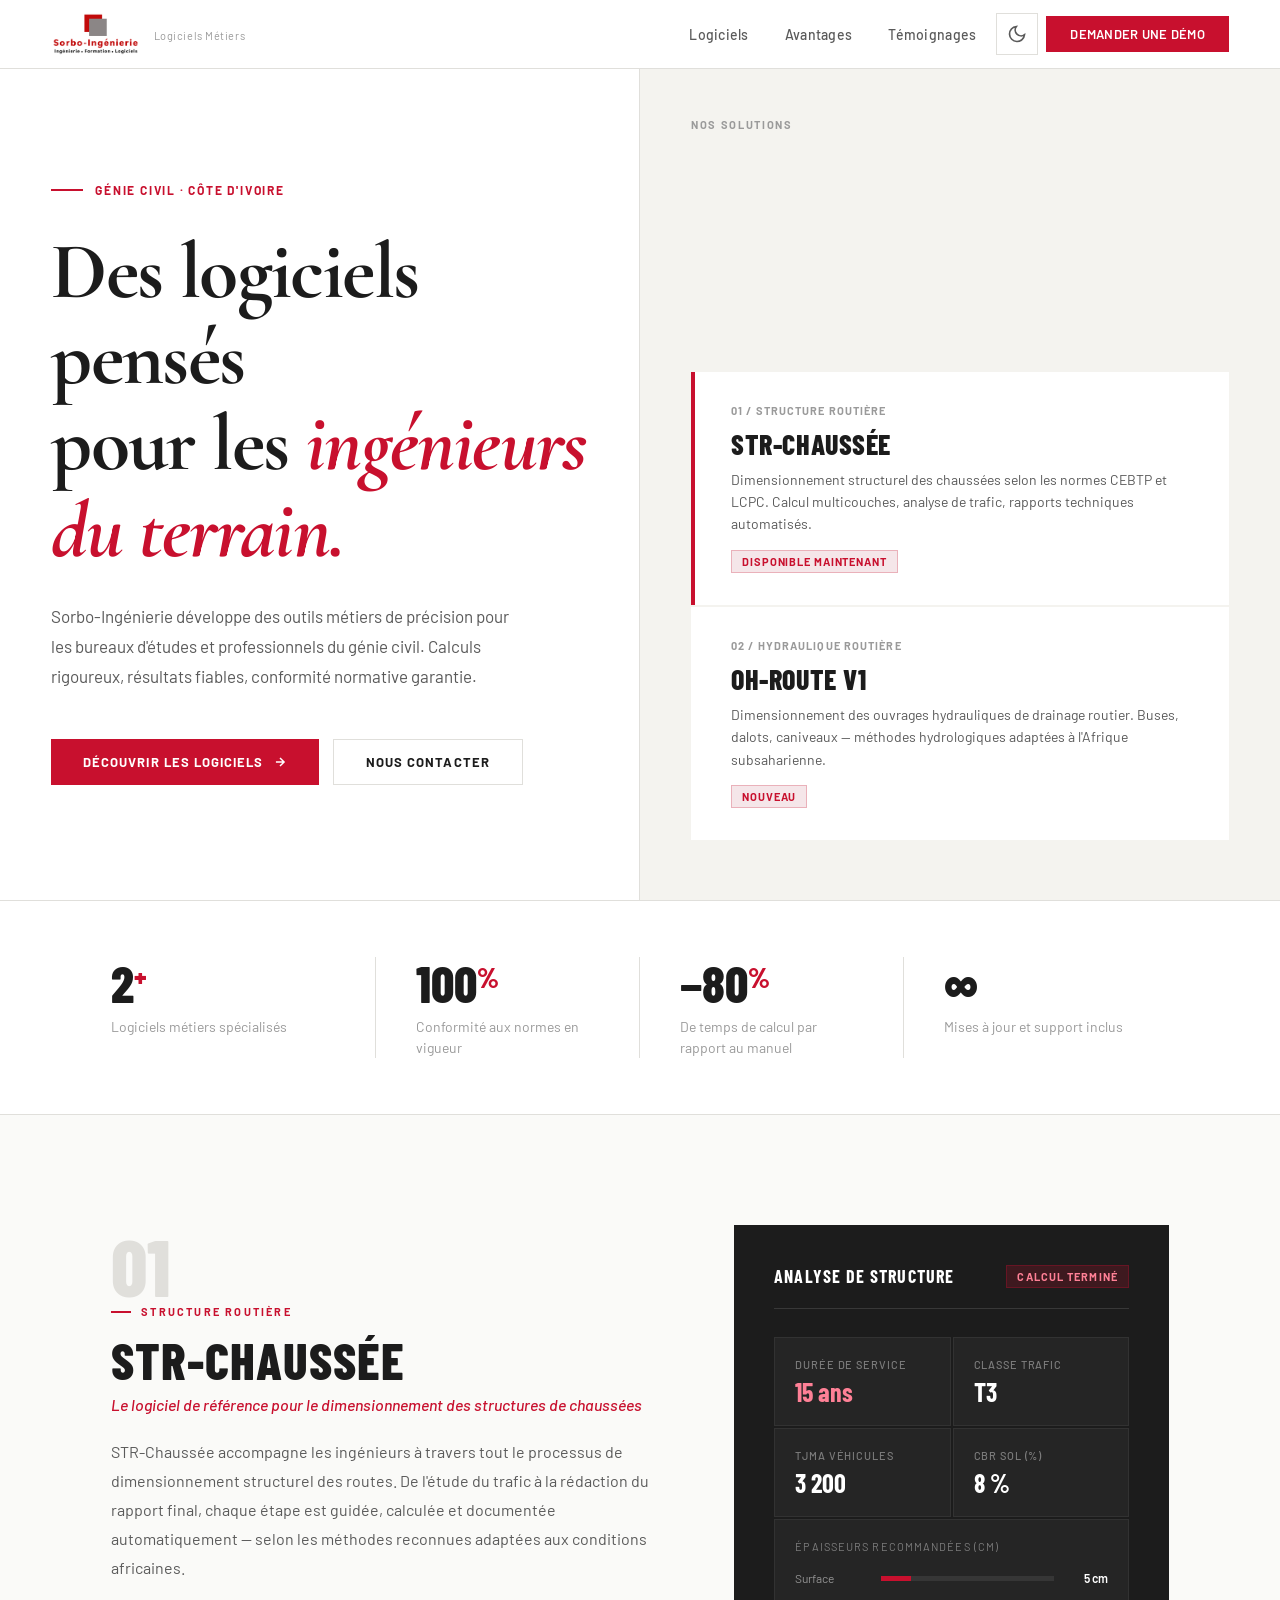
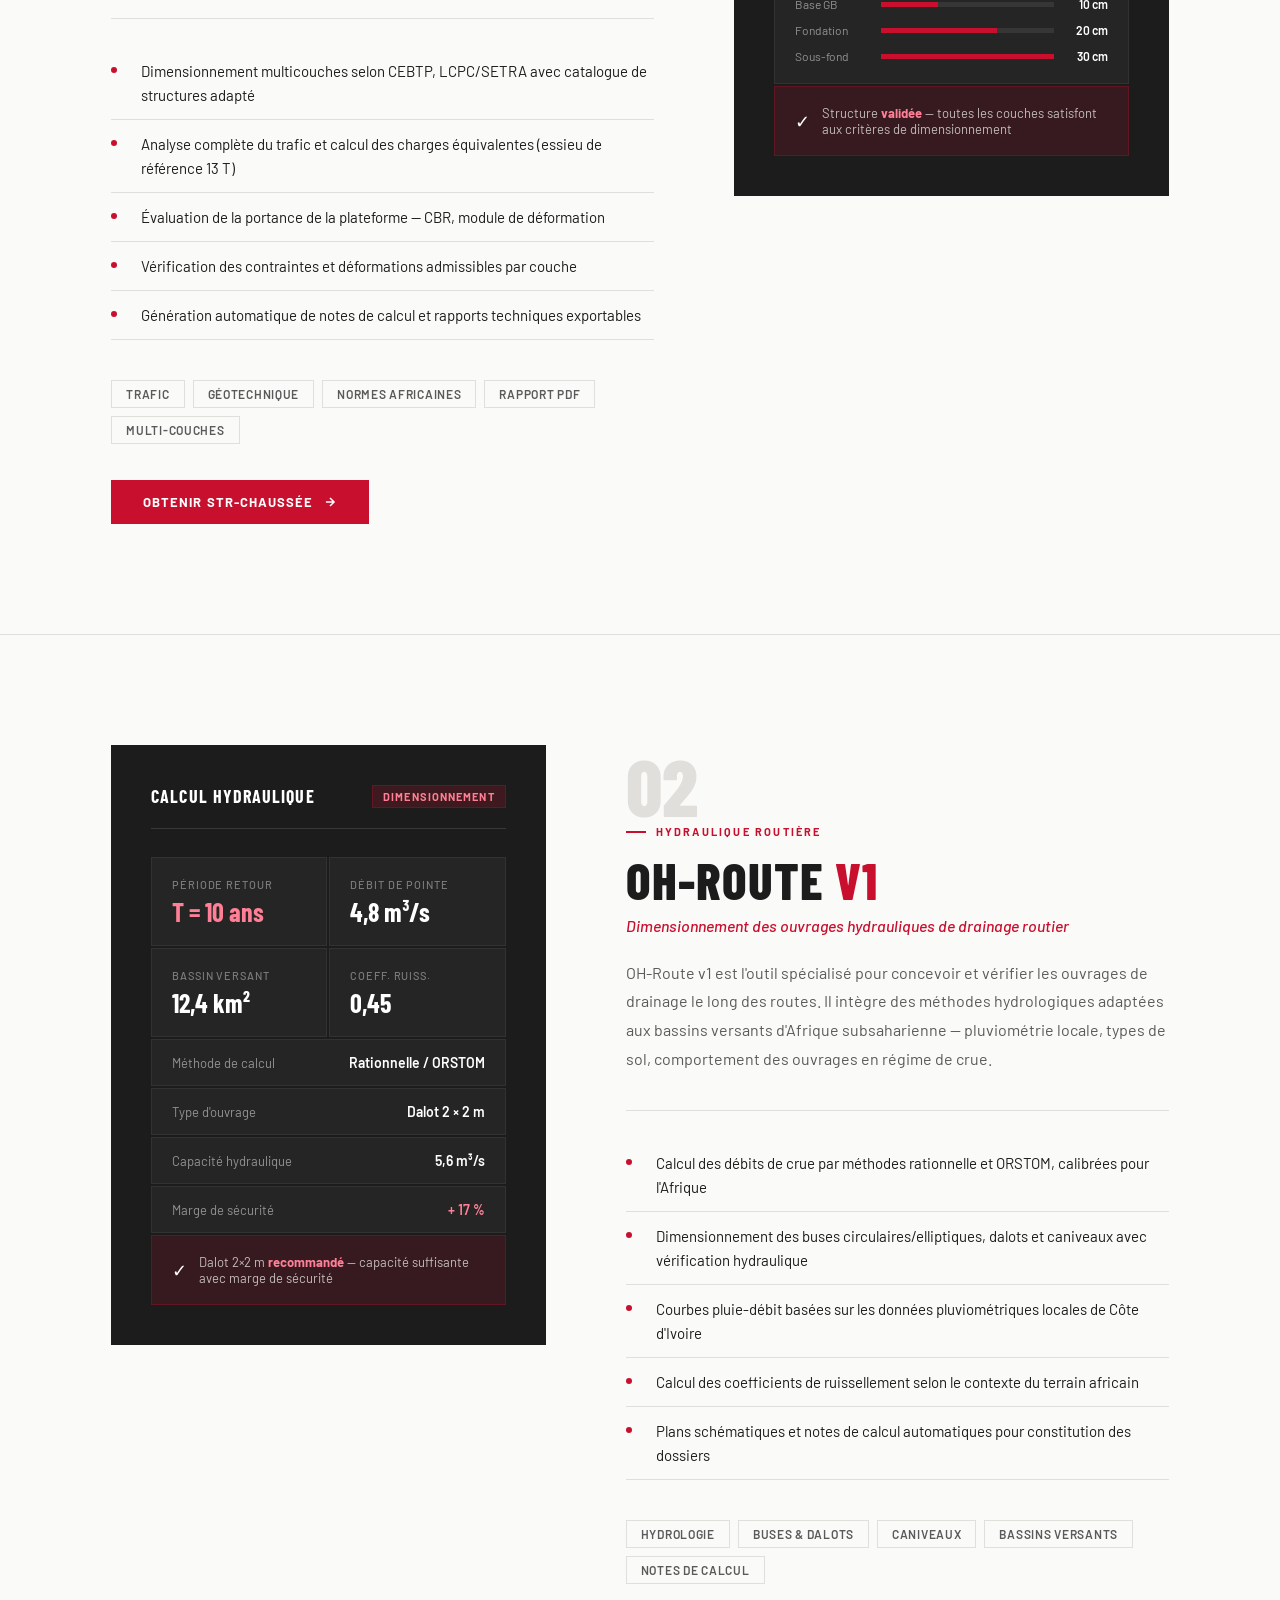
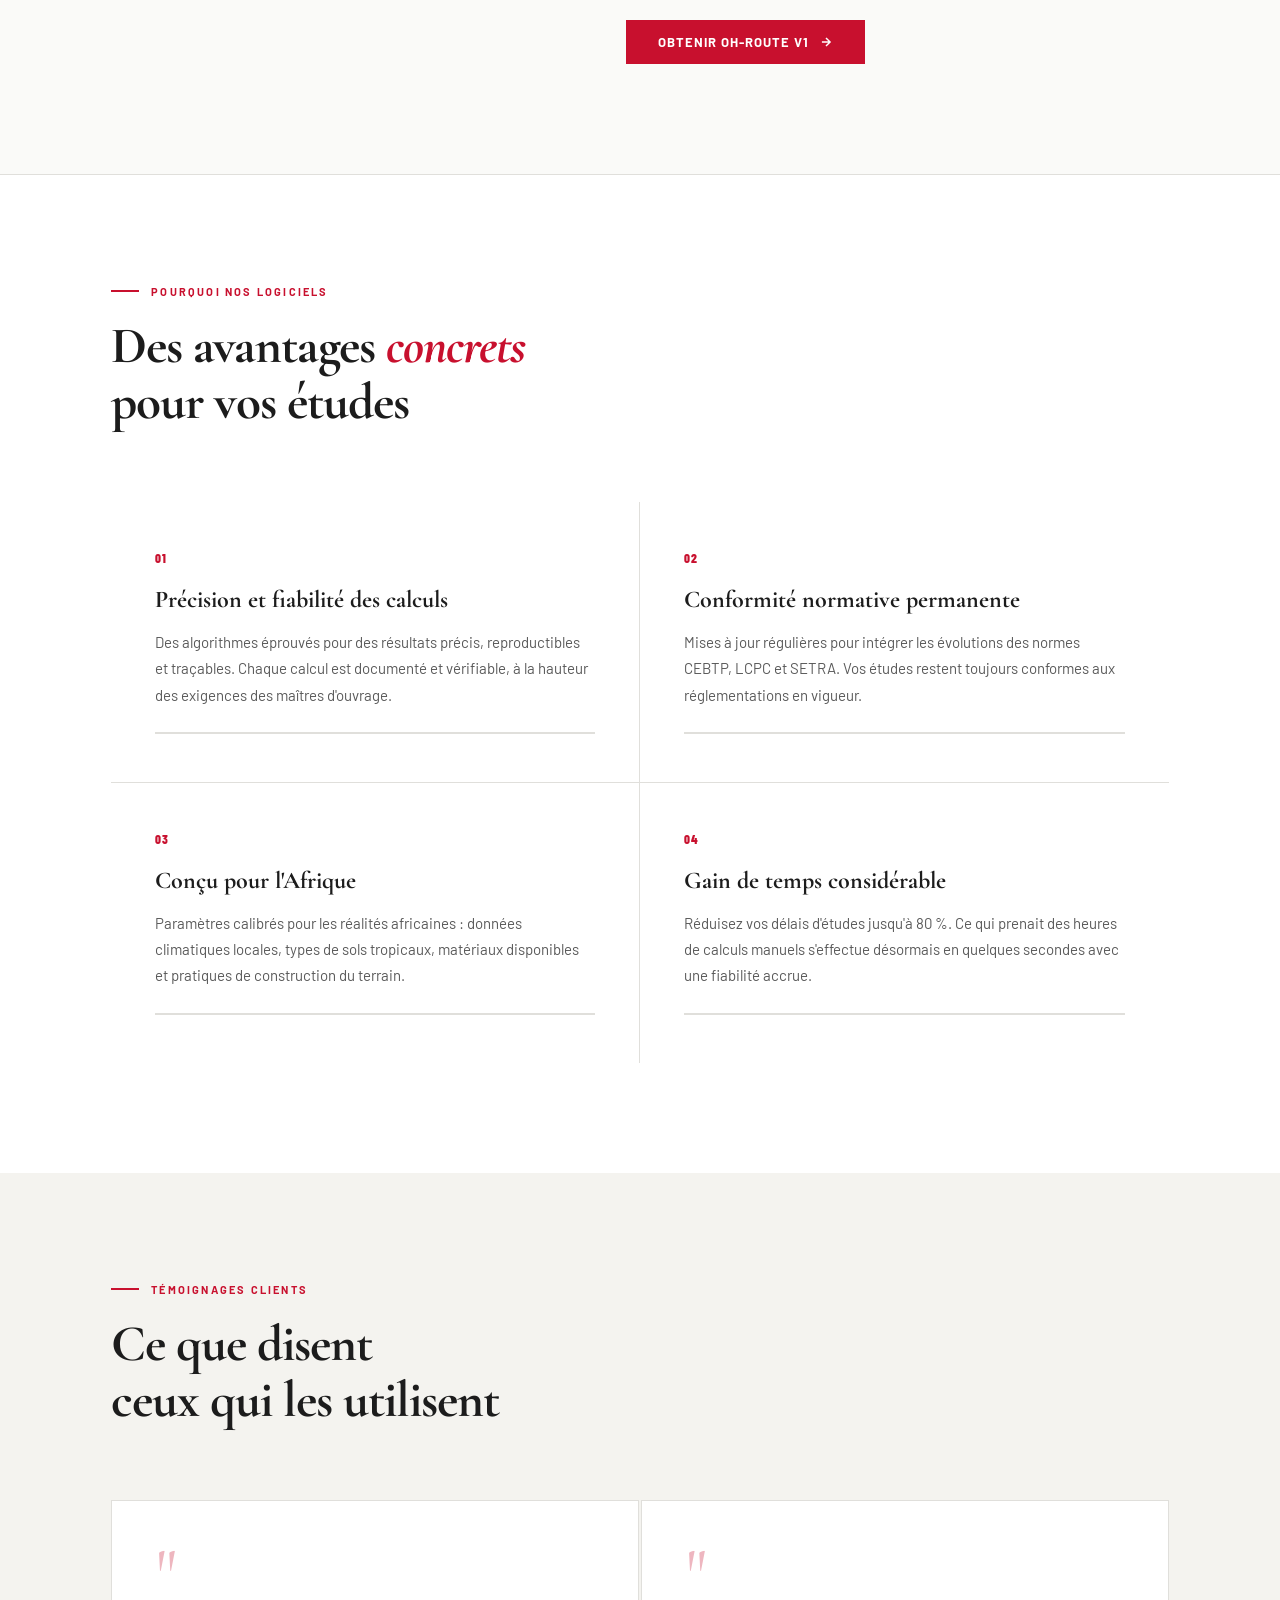
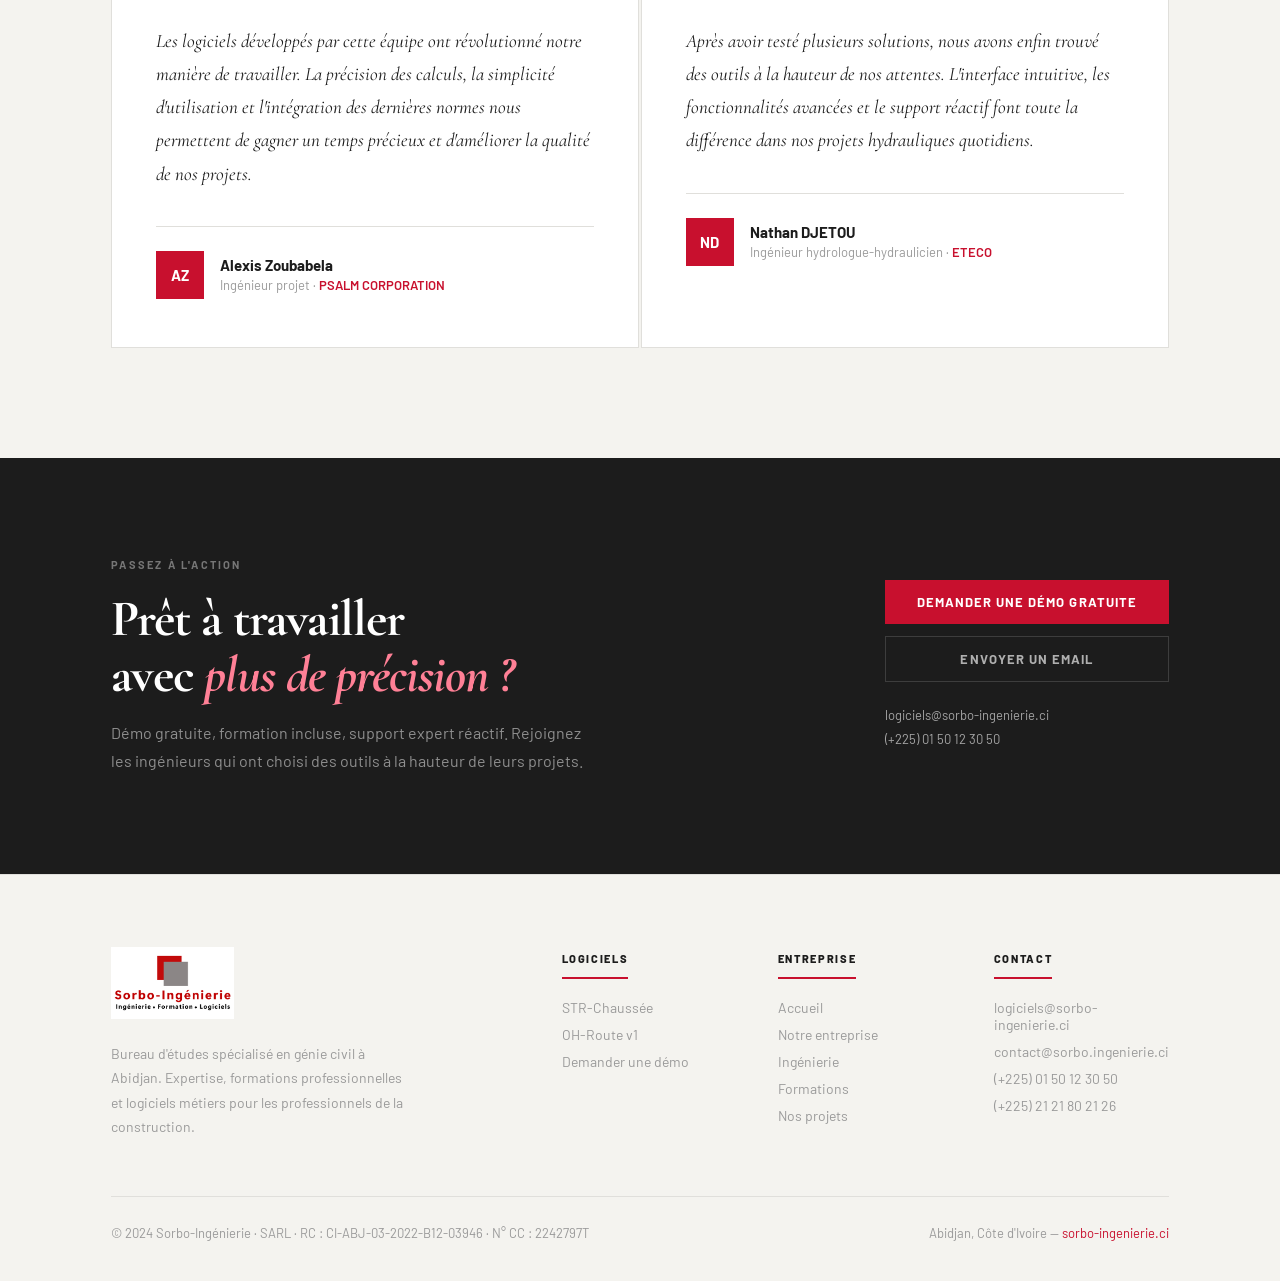
==== index.html @ fe6ba9fb "log" ====
<!DOCTYPE html>
<html lang="fr">
<head>
<meta charset="UTF-8">
<meta name="viewport" content="width=device-width, initial-scale=1, viewport-fit=cover">
<title>Logiciels Métiers — Sorbo-Ingénierie</title>
<script>
(function () {
  var k = 'sorbo-theme';
  var s = localStorage.getItem(k);
  var t = (s === 'light' || s === 'dark') ? s : (window.matchMedia('(prefers-color-scheme: dark)').matches ? 'dark' : 'light');
  document.documentElement.setAttribute('data-theme', t);
})();
</script>
<link href="https://fonts.googleapis.com/css2?family=Cormorant+Garamond:ital,wght@0,400;0,600;0,700;1,400;1,600&family=Barlow:wght@300;400;500;600;700&family=Barlow+Condensed:wght@600;700;800&display=swap" rel="stylesheet">
<link rel="stylesheet" href="sorbo-logiciels-v2.css">
</head>
<body>

<!-- NAVBAR -->
<nav class="site-nav" id="site-nav">
  <a href="#" class="nav-brand">
    <img src="images/logo.mr.png" alt="Sorbo-Ingénierie — Ingénierie, Formation, Logiciels" class="nav-brand-logo" width="200" height="80" decoding="async">
    <div class="nav-brand-text">
      <span class="nav-brand-sub">Logiciels Métiers</span>
    </div>
  </a>
  <div class="nav-shell">
    <button type="button" class="nav-burger" id="nav-burger" aria-controls="nav-links" aria-expanded="false" aria-label="Ouvrir le menu">
      <span class="nav-burger-bar" aria-hidden="true"></span>
      <span class="nav-burger-bar" aria-hidden="true"></span>
      <span class="nav-burger-bar" aria-hidden="true"></span>
    </button>
    <div class="nav-links" id="nav-links">
      <a href="logiciels.html">Logiciels</a>
      <a href="#avantages">Avantages</a>
      <a href="#temoignages">Témoignages</a>
      <button type="button" class="theme-toggle" id="theme-toggle" aria-label="Basculer thème clair ou sombre" title="Thème clair / sombre">
        <svg class="icon-moon" width="20" height="20" viewBox="0 0 24 24" fill="none" stroke="currentColor" stroke-width="2" aria-hidden="true"><path d="M21 12.79A9 9 0 1 1 11.21 3 7 7 0 0 0 21 12.79z"/></svg>
        <svg class="icon-sun" width="20" height="20" viewBox="0 0 24 24" fill="none" stroke="currentColor" stroke-width="2" aria-hidden="true"><circle cx="12" cy="12" r="4"/><path d="M12 2v2M12 20v2M4.93 4.93l1.41 1.41M17.66 17.66l1.41 1.41M2 12h2M20 12h2M6.34 17.66l-1.41 1.41M19.07 4.93l-1.41 1.41"/></svg>
      </button>
      <a href="https://sorbo-ingenierie.ci/contact" class="nav-btn">Demander une démo</a>
    </div>
  </div>
</nav>

<!-- HERO -->
<section class="hero">
  <div class="hero-left">
    <div class="hero-eyebrow">
      <span class="hero-eyebrow-line"></span>
      Génie Civil · Côte d'Ivoire
    </div>
    <h1 class="hero-h1">
      Des logiciels pensés<br>
      pour les <em>ingénieurs<br>
      du terrain.</em>
    </h1>
    <p class="hero-lead">
      Sorbo-Ingénierie développe des outils métiers de précision pour les bureaux d'études 
      et professionnels du génie civil. Calculs rigoureux, résultats fiables, 
      conformité normative garantie.
    </p>
    <div class="hero-actions">
      <a href="#solutions" class="btn-red">
        Découvrir les logiciels
        <svg width="14" height="14" fill="none" viewBox="0 0 24 24" stroke="currentColor" stroke-width="2.5"><path d="M5 12h14M12 5l7 7-7 7"/></svg>
      </a>
      <a href="https://sorbo-ingenierie.ci/contact" class="btn-outline">
        Nous contacter
      </a>
    </div>
  </div>
  <div class="hero-right">
    <div class="hero-right-label">NOS SOLUTIONS</div>
    <div class="hero-software-list">
      <div class="hero-sw-card active">
        <div class="hero-sw-num">01 / STRUCTURE ROUTIÈRE</div>
        <div class="hero-sw-name">STR-Chaussée</div>
        <div class="hero-sw-desc">Dimensionnement structurel des chaussées selon les normes CEBTP et LCPC. Calcul multicouches, analyse de trafic, rapports techniques automatisés.</div>
        <span class="hero-sw-tag">Disponible maintenant</span>
      </div>
      <div class="hero-sw-card">
        <div class="hero-sw-num">02 / HYDRAULIQUE ROUTIÈRE</div>
        <div class="hero-sw-name">OH-Route v1</div>
        <div class="hero-sw-desc">Dimensionnement des ouvrages hydrauliques de drainage routier. Buses, dalots, caniveaux — méthodes hydrologiques adaptées à l'Afrique subsaharienne.</div>
        <span class="hero-sw-tag">Nouveau</span>
      </div>
    </div>
  </div>
</section>

<!-- NUMBERS BAR -->
<div class="numbers-bar">
  <div class="wrap">
    <div class="numbers-grid">
      <div class="number-item reveal">
        <div class="number-val"><span class="js-count" data-target="2">0</span><sup>+</sup></div>
        <div class="number-desc">Logiciels métiers spécialisés</div>
      </div>
      <div class="number-item reveal delay-1">
        <div class="number-val"><span class="js-count" data-target="100">0</span><sup>%</sup></div>
        <div class="number-desc">Conformité aux normes en vigueur</div>
      </div>
      <div class="number-item reveal delay-2">
        <div class="number-val"><span class="js-count" data-target="-80">0</span><sup>%</sup></div>
        <div class="number-desc">De temps de calcul par rapport au manuel</div>
      </div>
      <div class="number-item reveal delay-3">
        <div class="number-val" aria-label="Infini">∞</div>
        <div class="number-desc">Mises à jour et support inclus</div>
      </div>
    </div>
  </div>
</div>

<!-- SOLUTIONS -->
<div id="solutions"></div>

<!-- STR-CHAUSSÉE -->
<section class="product-section white-bg">
  <div class="wrap">
    <div class="product-grid">
      <div class="product-info reveal">
        <div class="product-num">01</div>
        <div class="product-cat">Structure routière</div>
        <h2 class="product-name">STR-Chaussée</h2>
        <p class="product-subtitle">Le logiciel de référence pour le dimensionnement des structures de chaussées</p>
        <p class="product-desc">
          STR-Chaussée accompagne les ingénieurs à travers tout le processus de dimensionnement 
          structurel des routes. De l'étude du trafic à la rédaction du rapport final, 
          chaque étape est guidée, calculée et documentée automatiquement — selon les méthodes 
          reconnues adaptées aux conditions africaines.
        </p>
        <div class="product-feats">
          <div class="product-feat">
            <div class="product-feat-bullet"></div>
            <div class="product-feat-text">Dimensionnement multicouches selon CEBTP, LCPC/SETRA avec catalogue de structures adapté</div>
          </div>
          <div class="product-feat">
            <div class="product-feat-bullet"></div>
            <div class="product-feat-text">Analyse complète du trafic et calcul des charges équivalentes (essieu de référence 13 T)</div>
          </div>
          <div class="product-feat">
            <div class="product-feat-bullet"></div>
            <div class="product-feat-text">Évaluation de la portance de la plateforme — CBR, module de déformation</div>
          </div>
          <div class="product-feat">
            <div class="product-feat-bullet"></div>
            <div class="product-feat-text">Vérification des contraintes et déformations admissibles par couche</div>
          </div>
          <div class="product-feat">
            <div class="product-feat-bullet"></div>
            <div class="product-feat-text">Génération automatique de notes de calcul et rapports techniques exportables</div>
          </div>
        </div>
        <div class="product-tags">
          <span class="product-tag">Trafic</span>
          <span class="product-tag">Géotechnique</span>
          <span class="product-tag">Normes africaines</span>
          <span class="product-tag">Rapport PDF</span>
          <span class="product-tag">Multi-couches</span>
        </div>
        <a href="https://sorbo-ingenierie.ci/contact" class="btn-red">
          Obtenir STR-Chaussée
          <svg width="14" height="14" fill="none" viewBox="0 0 24 24" stroke="currentColor" stroke-width="2.5"><path d="M5 12h14M12 5l7 7-7 7"/></svg>
        </a>
      </div>
      <div class="product-panel reveal delay-2" id="str-structure-panel">
        <div class="panel-header">
          <div class="panel-title">Analyse de structure</div>
          <div class="panel-status">Calcul terminé</div>
        </div>
        <div class="panel-metric-grid">
          <div class="panel-metric">
            <div class="panel-metric-label">Durée de service</div>
            <div class="panel-metric-val red"><span class="js-str-metric" data-target="15" data-suffix=" ans">0</span></div>
          </div>
          <div class="panel-metric">
            <div class="panel-metric-label">Classe trafic</div>
            <div class="panel-metric-val js-str-fade">T3</div>
          </div>
          <div class="panel-metric">
            <div class="panel-metric-label">TJMA véhicules</div>
            <div class="panel-metric-val"><span class="js-str-metric" data-target="3200" data-format="space">0</span></div>
          </div>
          <div class="panel-metric">
            <div class="panel-metric-label">CBR sol (%) </div>
            <div class="panel-metric-val"><span class="js-str-metric" data-target="8" data-suffix=" %">0</span></div>
          </div>
        </div>
        <div class="panel-bar-section">
          <div class="panel-bar-title">Épaisseurs recommandées (cm)</div>
          <div class="p-bar">
            <div class="p-bar-name">Surface</div>
            <div class="p-bar-track"><div class="p-bar-fill js-str-bar" data-width="17"></div></div>
            <div class="p-bar-val"><span class="js-str-metric" data-target="5" data-suffix="">0</span> cm</div>
          </div>
          <div class="p-bar">
            <div class="p-bar-name">Base GB</div>
            <div class="p-bar-track"><div class="p-bar-fill js-str-bar" data-width="33"></div></div>
            <div class="p-bar-val"><span class="js-str-metric" data-target="10" data-suffix="">0</span> cm</div>
          </div>
          <div class="p-bar">
            <div class="p-bar-name">Fondation</div>
            <div class="p-bar-track"><div class="p-bar-fill js-str-bar" data-width="67"></div></div>
            <div class="p-bar-val"><span class="js-str-metric" data-target="20" data-suffix="">0</span> cm</div>
          </div>
          <div class="p-bar">
            <div class="p-bar-name">Sous-fond</div>
            <div class="p-bar-track"><div class="p-bar-fill js-str-bar" data-width="100"></div></div>
            <div class="p-bar-val"><span class="js-str-metric" data-target="30" data-suffix="">0</span> cm</div>
          </div>
        </div>
        <div class="panel-result">
          <div class="panel-result-icon">✓</div>
          <div class="panel-result-text">Structure <span class="panel-result-val">validée</span> — toutes les couches satisfont aux critères de dimensionnement</div>
        </div>
      </div>
    </div>
  </div>
</section>

<!-- OH-ROUTE -->
<section class="product-section grey-bg">
  <div class="wrap">
    <div class="product-grid flip">
      <div class="product-panel reveal delay-2">
        <div class="panel-header">
          <div class="panel-title">Calcul hydraulique</div>
          <div class="panel-status">Dimensionnement</div>
        </div>
        <div class="panel-metric-grid">
          <div class="panel-metric">
            <div class="panel-metric-label">Période retour</div>
            <div class="panel-metric-val red">T = 10 ans</div>
          </div>
          <div class="panel-metric">
            <div class="panel-metric-label">Débit de pointe</div>
            <div class="panel-metric-val">4,8 m³/s</div>
          </div>
          <div class="panel-metric">
            <div class="panel-metric-label">Bassin versant</div>
            <div class="panel-metric-val">12,4 km²</div>
          </div>
          <div class="panel-metric">
            <div class="panel-metric-label">Coeff. ruiss.</div>
            <div class="panel-metric-val">0,45</div>
          </div>
        </div>
        <div class="panel-rows">
          <div class="panel-row">
            <div class="panel-row-label">Méthode de calcul</div>
            <div class="panel-row-val">Rationnelle / ORSTOM</div>
          </div>
          <div class="panel-row">
            <div class="panel-row-label">Type d'ouvrage</div>
            <div class="panel-row-val">Dalot 2 × 2 m</div>
          </div>
          <div class="panel-row">
            <div class="panel-row-label">Capacité hydraulique</div>
            <div class="panel-row-val">5,6 m³/s</div>
          </div>
          <div class="panel-row">
            <div class="panel-row-label">Marge de sécurité</div>
            <div class="panel-row-val panel-row-val--accent">+ 17 %</div>
          </div>
        </div>
        <div class="panel-result">
          <div class="panel-result-icon">✓</div>
          <div class="panel-result-text">Dalot 2×2 m <span class="panel-result-val">recommandé</span> — capacité suffisante avec marge de sécurité</div>
        </div>
      </div>
      <div class="product-info reveal">
        <div class="product-num">02</div>
        <div class="product-cat">Hydraulique routière</div>
        <h2 class="product-name">OH-Route <span class="product-name-version">v1</span></h2>
        <p class="product-subtitle">Dimensionnement des ouvrages hydrauliques de drainage routier</p>
        <p class="product-desc">
          OH-Route v1 est l'outil spécialisé pour concevoir et vérifier les ouvrages de drainage 
          le long des routes. Il intègre des méthodes hydrologiques adaptées aux bassins versants 
          d'Afrique subsaharienne — pluviométrie locale, types de sol, comportement des ouvrages 
          en régime de crue.
        </p>
        <div class="product-feats">
          <div class="product-feat">
            <div class="product-feat-bullet"></div>
            <div class="product-feat-text">Calcul des débits de crue par méthodes rationnelle et ORSTOM, calibrées pour l'Afrique</div>
          </div>
          <div class="product-feat">
            <div class="product-feat-bullet"></div>
            <div class="product-feat-text">Dimensionnement des buses circulaires/elliptiques, dalots et caniveaux avec vérification hydraulique</div>
          </div>
          <div class="product-feat">
            <div class="product-feat-bullet"></div>
            <div class="product-feat-text">Courbes pluie-débit basées sur les données pluviométriques locales de Côte d'Ivoire</div>
          </div>
          <div class="product-feat">
            <div class="product-feat-bullet"></div>
            <div class="product-feat-text">Calcul des coefficients de ruissellement selon le contexte du terrain africain</div>
          </div>
          <div class="product-feat">
            <div class="product-feat-bullet"></div>
            <div class="product-feat-text">Plans schématiques et notes de calcul automatiques pour constitution des dossiers</div>
          </div>
        </div>
        <div class="product-tags">
          <span class="product-tag">Hydrologie</span>
          <span class="product-tag">Buses & Dalots</span>
          <span class="product-tag">Caniveaux</span>
          <span class="product-tag">Bassins versants</span>
          <span class="product-tag">Notes de calcul</span>
        </div>
        <a href="https://sorbo-ingenierie.ci/contact" class="btn-red">
          Obtenir OH-Route v1
          <svg width="14" height="14" fill="none" viewBox="0 0 24 24" stroke="currentColor" stroke-width="2.5"><path d="M5 12h14M12 5l7 7-7 7"/></svg>
        </a>
      </div>
    </div>
  </div>
</section>

<!-- AVANTAGES -->
<section class="section white-bg" id="avantages">
  <div class="wrap">
    <div class="section-head reveal">
      <div class="section-label">Pourquoi nos logiciels</div>
      <h2 class="section-h2">Des avantages <em>concrets</em><br>pour vos études</h2>
    </div>
    <div class="avantages-grid">
      <div class="avantage-card reveal delay-1">
        <div class="avantage-num">01</div>
        <div class="avantage-title">Précision et fiabilité des calculs</div>
        <p class="avantage-text">Des algorithmes éprouvés pour des résultats précis, reproductibles et traçables. Chaque calcul est documenté et vérifiable, à la hauteur des exigences des maîtres d'ouvrage.</p>
        <div class="avantage-bar"></div>
      </div>
      <div class="avantage-card reveal delay-2">
        <div class="avantage-num">02</div>
        <div class="avantage-title">Conformité normative permanente</div>
        <p class="avantage-text">Mises à jour régulières pour intégrer les évolutions des normes CEBTP, LCPC et SETRA. Vos études restent toujours conformes aux réglementations en vigueur.</p>
        <div class="avantage-bar"></div>
      </div>
      <div class="avantage-card reveal delay-1">
        <div class="avantage-num">03</div>
        <div class="avantage-title">Conçu pour l'Afrique</div>
        <p class="avantage-text">Paramètres calibrés pour les réalités africaines : données climatiques locales, types de sols tropicaux, matériaux disponibles et pratiques de construction du terrain.</p>
        <div class="avantage-bar"></div>
      </div>
      <div class="avantage-card reveal delay-2">
        <div class="avantage-num">04</div>
        <div class="avantage-title">Gain de temps considérable</div>
        <p class="avantage-text">Réduisez vos délais d'études jusqu'à 80 %. Ce qui prenait des heures de calculs manuels s'effectue désormais en quelques secondes avec une fiabilité accrue.</p>
        <div class="avantage-bar"></div>
      </div>
    </div>
  </div>
</section>

<!-- TEMOIGNAGES -->
<section class="section grey-bg" id="temoignages">
  <div class="wrap">
    <div class="section-head reveal">
      <div class="section-label">Témoignages clients</div>
      <h2 class="section-h2">Ce que disent<br>ceux qui les utilisent</h2>
    </div>
    <div class="testi-layout">
      <div class="testi-card reveal delay-1">
        <span class="testi-quote-mark">"</span>
        <p class="testi-text">Les logiciels développés par cette équipe ont révolutionné notre manière de travailler. La précision des calculs, la simplicité d'utilisation et l'intégration des dernières normes nous permettent de gagner un temps précieux et d'améliorer la qualité de nos projets.</p>
        <div class="testi-author">
          <div class="testi-initials">AZ</div>
          <div>
            <div class="testi-name">Alexis Zoubabela</div>
            <div class="testi-role">Ingénieur projet · <span class="testi-company">PSALM CORPORATION</span></div>
          </div>
        </div>
      </div>
      <div class="testi-card reveal delay-2">
        <span class="testi-quote-mark">"</span>
        <p class="testi-text">Après avoir testé plusieurs solutions, nous avons enfin trouvé des outils à la hauteur de nos attentes. L'interface intuitive, les fonctionnalités avancées et le support réactif font toute la différence dans nos projets hydrauliques quotidiens.</p>
        <div class="testi-author">
          <div class="testi-initials">ND</div>
          <div>
            <div class="testi-name">Nathan DJETOU</div>
            <div class="testi-role">Ingénieur hydrologue-hydraulicien · <span class="testi-company">ETECO</span></div>
          </div>
        </div>
      </div>
    </div>
  </div>
</section>

<!-- CTA -->
<section class="cta-band">
  <div class="cta-inner">
    <div class="reveal">
      <div class="cta-label">Passez à l'action</div>
      <h2 class="cta-h2">Prêt à travailler<br>avec <em>plus de précision ?</em></h2>
      <p class="cta-p">Démo gratuite, formation incluse, support expert réactif. Rejoignez les ingénieurs qui ont choisi des outils à la hauteur de leurs projets.</p>
    </div>
    <div class="cta-actions reveal delay-2">
      <a href="https://sorbo-ingenierie.ci/contact" class="btn-red">
        Demander une démo gratuite
      </a>
      <a href="mailto:logiciels@sorbo-ingenierie.ci" class="btn-outline btn-outline-cta">
        Envoyer un email
      </a>
      <div class="cta-contact">
        <a href="mailto:logiciels@sorbo-ingenierie.ci">logiciels@sorbo-ingenierie.ci</a><br>
        <a href="tel:+2250150123050">(+225) 01 50 12 30 50</a>
      </div>
    </div>
  </div>
</section>

<!-- FOOTER -->
<footer>
  <div class="footer-wrap">
    <div class="footer-top">
      <div>
        <a href="https://sorbo-ingenierie.ci" class="footer-brand-link">
          <img src="images/logo.mr.png" alt="Sorbo-Ingénierie" class="footer-logo" width="220" height="88" decoding="async">
        </a>
        <p class="footer-brand-desc">Bureau d'études spécialisé en génie civil à Abidjan. Expertise, formations professionnelles et logiciels métiers pour les professionnels de la construction.</p>
      </div>
      <div class="footer-col">
        <h5>Logiciels</h5>
        <a href="logiciels.html#str-chaussee">STR-Chaussée</a>
        <a href="logiciels.html#oh-route">OH-Route v1</a>
        <a href="https://sorbo-ingenierie.ci/contact">Demander une démo</a>
      </div>
      <div class="footer-col">
        <h5>Entreprise</h5>
        <a href="https://sorbo-ingenierie.ci/">Accueil</a>
        <a href="https://sorbo-ingenierie.ci/notre-entreprise">Notre entreprise</a>
        <a href="https://sorbo-ingenierie.ci/ingenierie">Ingénierie</a>
        <a href="https://sorbo-ingenierie.ci/nos-formations">Formations</a>
        <a href="https://sorbo-ingenierie.ci/nos-projets">Nos projets</a>
      </div>
      <div class="footer-col">
        <h5>Contact</h5>
        <a href="mailto:logiciels@sorbo-ingenierie.ci">logiciels@sorbo-ingenierie.ci</a>
        <a href="mailto:contact@sorbo.ingenierie.ci">contact@sorbo.ingenierie.ci</a>
        <a href="tel:+2250150123050">(+225) 01 50 12 30 50</a>
        <a href="tel:+2252121802126">(+225) 21 21 80 21 26</a>
      </div>
    </div>
    <div class="footer-bottom">
      <span>© 2024 Sorbo-Ingénierie · SARL · RC : CI-ABJ-03-2022-B12-03946 · N° CC : 2242797T</span>
      <span>Abidjan, Côte d'Ivoire — <a href="https://sorbo-ingenierie.ci">sorbo-ingenierie.ci</a></span>
    </div>
  </div>
</footer>

<script src="sorbo-logiciels-v2.js" defer></script>

</body>
</html>
---- sorbo-logiciels-v2.css ----
* { margin: 0; padding: 0; box-sizing: border-box; }
html {
  scroll-behavior: smooth;
  font-size: 16px;
  -webkit-text-size-adjust: 100%;
  text-size-adjust: 100%;
}
body {
  font-family: 'Barlow', sans-serif;
  background: var(--off-white);
  color: var(--grey-dark);
  overflow-x: hidden;
  transition: background-color 0.35s ease, color 0.35s ease;
}

:root {
  --red: #C8102E;
  --red-dark: #9E0A22;
  --red-light: #F5E6E9;
  --grey-dark: #1C1C1C;
  --grey-mid: #5A5A5A;
  --grey-soft: #9A9A9A;
  --grey-line: #E0DFDB;
  --grey-bg: #F4F3EF;
  --white: #FFFFFF;
  --off-white: #FAFAF8;
  --ink: #1C1C1C;
  color-scheme: light;
  --pad-x: clamp(14px, 4vw, 72px);
  --nav-h: 68px;
  --touch: 44px;
}

[data-theme="dark"] {
  --red: #E8485F;
  --red-dark: #C8102E;
  --red-light: rgba(200, 16, 46, 0.18);
  --grey-dark: #EDECE6;
  --grey-mid: #A9A79E;
  --grey-soft: #7A7870;
  --grey-line: #3D3C38;
  --grey-bg: #1A1A18;
  --white: #242422;
  --off-white: #141413;
  --ink: #0E0E0D;
  color-scheme: dark;
}

/* ── THEME TOGGLE ── */
.theme-toggle {
  display: inline-flex;
  align-items: center;
  justify-content: center;
  width: 42px;
  height: 42px;
  margin-right: 4px;
  padding: 0;
  border: 1px solid var(--grey-line);
  border-radius: 0;
  background: transparent;
  color: var(--grey-mid);
  cursor: pointer;
  transition: color 0.2s, border-color 0.2s, background 0.2s;
}
.theme-toggle:hover {
  color: var(--red);
  border-color: var(--grey-mid);
  background: var(--grey-bg);
}
.theme-toggle:focus-visible {
  outline: 2px solid var(--red);
  outline-offset: 2px;
}
.theme-toggle .icon-sun { display: none; }
.theme-toggle .icon-moon { display: block; }
[data-theme="dark"] .theme-toggle .icon-sun { display: block; }
[data-theme="dark"] .theme-toggle .icon-moon { display: none; }
@media (max-width: 700px) {
  .theme-toggle { margin-right: 0; }
}

/* ── NAVBAR ── */
nav.site-nav {
  position: fixed; top: 0; left: 0; right: 0; z-index: 100;
  background: var(--white);
  border-bottom: 1px solid var(--grey-line);
  min-height: var(--nav-h);
  display: flex; align-items: center;
  padding: 8px max(var(--pad-x), env(safe-area-inset-left, 0px)) 8px max(var(--pad-x), env(safe-area-inset-right, 0px));
  justify-content: space-between;
  gap: 12px;
}
.nav-shell {
  display: flex;
  align-items: center;
  gap: 6px;
  margin-left: auto;
  flex: 1;
  justify-content: flex-end;
  min-width: 0;
}
.nav-burger {
  display: none;
  flex-direction: column;
  justify-content: center;
  align-items: center;
  gap: 5px;
  width: var(--touch);
  height: var(--touch);
  padding: 0;
  border: 1px solid var(--grey-line);
  background: transparent;
  color: var(--grey-dark);
  cursor: pointer;
  flex-shrink: 0;
  transition: border-color 0.2s, background 0.2s;
}
.nav-burger:hover {
  border-color: var(--grey-mid);
  background: var(--grey-bg);
}
.nav-burger:focus-visible {
  outline: 2px solid var(--red);
  outline-offset: 2px;
}
.nav-burger-bar {
  display: block;
  width: 20px;
  height: 2px;
  background: currentColor;
  transition: transform 0.3s ease, opacity 0.2s ease;
}
nav.site-nav.is-nav-open .nav-burger-bar:nth-child(1) {
  transform: translateY(7px) rotate(45deg);
}
nav.site-nav.is-nav-open .nav-burger-bar:nth-child(2) { opacity: 0; }
nav.site-nav.is-nav-open .nav-burger-bar:nth-child(3) {
  transform: translateY(-7px) rotate(-45deg);
}
.nav-brand { display: flex; align-items: center; gap: 14px; text-decoration: none; color: inherit; }
.nav-brand-logo {
  height: 52px;
  width: auto;
  max-width: min(200px, 38vw);
  object-fit: contain;
  object-position: left center;
  display: block;
  flex-shrink: 0;
}
.nav-brand-text { line-height: 1.2; }
.footer-brand-link {
  display: inline-block;
  text-decoration: none;
  margin-bottom: 4px;
}
.footer-logo {
  height: 72px;
  width: auto;
  max-width: 260px;
  object-fit: contain;
  object-position: left center;
  display: block;
}
.nav-brand-name {
  font-family: 'Barlow Condensed', sans-serif;
  font-weight: 700; font-size: 16px; color: var(--grey-dark);
  letter-spacing: 0.03em; text-transform: uppercase;
}
.nav-brand-sub { font-size: 11px; color: var(--grey-soft); font-weight: 400; letter-spacing: 0.05em; }
.nav-links { display: flex; align-items: center; gap: 4px; }
.nav-links a {
  font-size: 14px; color: var(--grey-mid); text-decoration: none;
  font-weight: 500; padding: 8px 16px; transition: color 0.2s;
  letter-spacing: 0.02em;
}
.nav-links a:hover { color: var(--red); }
.nav-btn {
  background: var(--red) !important;
  color: white !important; font-weight: 600 !important;
  padding: 10px 24px !important;
  letter-spacing: 0.04em; font-size: 13px !important;
  text-transform: uppercase !important;
  transition: background 0.2s !important;
}
.nav-btn:hover { background: var(--red-dark) !important; color: white !important; }

/* ── HERO ── */
.hero {
  padding-top: var(--nav-h);
  min-height: 100vh;
  min-height: 100dvh;
  display: grid;
  grid-template-columns: 1fr 1fr;
  background: var(--white);
}
.hero-left {
  padding: clamp(48px, 10vw, 80px) var(--pad-x);
  display: flex; flex-direction: column; justify-content: center;
  border-right: 1px solid var(--grey-line);
}
.hero-eyebrow {
  display: flex; align-items: center; gap: 12px;
  font-size: 12px; font-weight: 700; letter-spacing: 0.15em;
  text-transform: uppercase; color: var(--red); margin-bottom: 32px;
}
.hero-eyebrow-line { width: 32px; height: 2px; background: var(--red); flex-shrink: 0; }
.hero-h1 {
  font-family: 'Cormorant Garamond', serif;
  font-size: clamp(2.15rem, 6.5vw + 0.5rem, 5rem);
  font-weight: 700; line-height: 1.08;
  letter-spacing: -0.02em;
  color: var(--grey-dark);
  margin-bottom: 28px;
}
.hero-h1 em { font-style: italic; color: var(--red); }
.hero-lead {
  font-size: 17px; color: var(--grey-mid); line-height: 1.75;
  max-width: 480px; margin-bottom: 48px;
  font-weight: 400;
}
.hero-actions { display: flex; gap: 14px; flex-wrap: wrap; }
.btn-red {
  background: var(--red); color: white;
  font-family: 'Barlow', sans-serif;
  font-size: 13px; font-weight: 700;
  letter-spacing: 0.08em; text-transform: uppercase;
  padding: 14px 32px; text-decoration: none;
  transition: background 0.2s, transform 0.2s;
  display: inline-flex; align-items: center; gap: 10px;
  border: none; cursor: pointer;
}
.btn-red:hover { background: var(--red-dark); transform: translateY(-1px); }
.btn-outline {
  background: transparent; color: var(--grey-dark);
  font-family: 'Barlow', sans-serif;
  font-size: 13px; font-weight: 700;
  letter-spacing: 0.08em; text-transform: uppercase;
  padding: 14px 32px; text-decoration: none;
  border: 1.5px solid var(--grey-line);
  transition: border-color 0.2s, color 0.2s;
  display: inline-flex; align-items: center; gap: 10px;
}
.btn-outline:hover { border-color: var(--grey-dark); color: var(--grey-dark); }
.hero-right {
  background: var(--grey-bg);
  display: flex; flex-direction: column; justify-content: flex-end;
  position: relative; overflow: hidden;
  padding: clamp(40px, 8vw, 60px) var(--pad-x);
}
.hero-right-label {
  position: absolute; top: clamp(28px, 5vw, 50px); left: var(--pad-x);
  font-size: 11px; font-weight: 700; letter-spacing: 0.15em;
  text-transform: uppercase; color: var(--grey-soft);
}
.hero-software-list { display: flex; flex-direction: column; gap: 2px; }
.hero-sw-card {
  background: var(--white); padding: 32px 36px;
  border-left: 4px solid transparent;
  transition: all 0.3s; cursor: default;
}
.hero-sw-card.active { border-left-color: var(--red); }
.hero-sw-card:hover { border-left-color: var(--red); }
.hero-sw-num { font-size: 11px; font-weight: 700; color: var(--grey-soft); letter-spacing: 0.1em; margin-bottom: 10px; }
.hero-sw-name {
  font-family: 'Barlow Condensed', sans-serif;
  font-size: 28px; font-weight: 800;
  color: var(--grey-dark); letter-spacing: 0.02em; text-transform: uppercase;
  margin-bottom: 8px;
}
.hero-sw-desc { font-size: 14px; color: var(--grey-mid); line-height: 1.6; }
.hero-sw-tag {
  display: inline-block; margin-top: 14px;
  font-size: 11px; font-weight: 700; letter-spacing: 0.08em;
  text-transform: uppercase; color: var(--red);
  padding: 4px 10px; border: 1px solid rgba(200,16,46,0.25);
  background: var(--red-light);
}

/* ── SECTION BASE ── */
.section { padding: clamp(64px, 14vw, 110px) 0; }
.section.grey-bg { background: var(--grey-bg); }
.section.white-bg { background: var(--white); }
.wrap { max-width: 1160px; margin: 0 auto; padding: 0 var(--pad-x); }
.section-head { margin-bottom: 72px; }
.section-label {
  font-size: 11px; font-weight: 700; letter-spacing: 0.2em;
  text-transform: uppercase; color: var(--red);
  display: flex; align-items: center; gap: 12px; margin-bottom: 20px;
}
.section-label::before { content: ''; width: 28px; height: 2px; background: var(--red); }
.section-h2 {
  font-family: 'Cormorant Garamond', serif;
  font-size: clamp(2.4rem, 4vw, 3.6rem);
  font-weight: 700; line-height: 1.1;
  letter-spacing: -0.02em; color: var(--grey-dark);
}
.section-h2 em { font-style: italic; color: var(--red); }
.section-h2.large {
  font-size: clamp(3rem, 5vw, 4.5rem);
}
.section-p {
  font-size: 17px; color: var(--grey-mid); line-height: 1.75;
  max-width: 520px; margin-top: 20px;
}
.ruled { border-top: 1px solid var(--grey-line); padding-top: 20px; margin-top: 20px; }

/* ── NUMBERS BAR ── */
.numbers-bar {
  border-top: 1px solid var(--grey-line);
  border-bottom: 1px solid var(--grey-line);
  background: var(--white);
  padding: clamp(36px, 8vw, 56px) 0;
}
.numbers-grid { display: grid; grid-template-columns: repeat(4, 1fr); }
.number-item {
  padding: 0 40px;
  border-right: 1px solid var(--grey-line);
}
.number-item:last-child { border-right: none; }
.number-item:first-child { padding-left: 0; }
.number-val {
  font-family: 'Barlow Condensed', sans-serif;
  font-weight: 800; font-size: clamp(2rem, 8vw, 3.2rem);
  color: var(--grey-dark); line-height: 1; margin-bottom: 8px;
}
.number-val sup { color: var(--red); font-size: 1.8rem; vertical-align: top; margin-top: 6px; display: inline-block; }
.number-desc { font-size: 14px; color: var(--grey-soft); font-weight: 400; line-height: 1.5; }

/* ── PRODUCT SECTIONS ── */
.product-section { padding: clamp(64px, 14vw, 110px) 0; border-bottom: 1px solid var(--grey-line); }
.product-grid {
  display: grid; grid-template-columns: 5fr 4fr;
  gap: 80px; align-items: start;
}
.product-grid.flip { grid-template-columns: 4fr 5fr; }
.product-grid.flip .product-info { order: 2; }
.product-grid.flip .product-panel { order: 1; }
.product-num {
  font-family: 'Barlow Condensed', sans-serif;
  font-weight: 800; font-size: 80px; line-height: 1;
  color: var(--grey-line); margin-bottom: 0;
  user-select: none;
}
.product-cat {
  font-size: 11px; font-weight: 700; letter-spacing: 0.2em;
  text-transform: uppercase; color: var(--red); margin-bottom: 16px;
  display: flex; align-items: center; gap: 10px;
}
.product-cat::before { content: ''; width: 20px; height: 2px; background: var(--red); }
.product-name {
  font-family: 'Barlow Condensed', sans-serif;
  font-weight: 800; font-size: clamp(2.8rem, 4vw, 3.8rem);
  text-transform: uppercase; letter-spacing: 0.02em;
  color: var(--grey-dark); line-height: 1.0; margin-bottom: 10px;
}
.product-subtitle { font-size: 16px; color: var(--red); font-weight: 500; margin-bottom: 24px; font-style: italic; }
.product-desc { font-size: 16px; color: var(--grey-mid); line-height: 1.8; margin-bottom: 36px; }
.product-feats { border-top: 1px solid var(--grey-line); padding-top: 28px; margin-bottom: 40px; }
.product-feat {
  display: grid; grid-template-columns: 16px 1fr;
  gap: 14px; padding: 12px 0;
  border-bottom: 1px solid var(--grey-line);
  align-items: start;
}
.product-feat-bullet {
  width: 6px; height: 6px; background: var(--red); border-radius: 50%;
  margin-top: 8px; flex-shrink: 0;
}
.product-feat-text { font-size: 15px; color: var(--grey-dark); line-height: 1.6; }
.product-tags { display: flex; flex-wrap: wrap; gap: 8px; margin-top: 32px; margin-bottom: 36px; }
.product-tag {
  font-size: 12px; font-weight: 600; letter-spacing: 0.06em;
  text-transform: uppercase; padding: 6px 14px;
  border: 1px solid var(--grey-line); color: var(--grey-mid);
  transition: all 0.2s;
}
.product-tag:hover { border-color: var(--red); color: var(--red); }

/* ── PRODUCT PANEL (visuel données) ── */
.product-panel {
  background: var(--ink);
  color: white;
  padding: clamp(24px, 5vw, 40px);
  position: sticky; top: 100px;
}
.panel-header {
  border-bottom: 1px solid rgba(255,255,255,0.12);
  padding-bottom: 20px; margin-bottom: 28px;
  display: flex; justify-content: space-between; align-items: flex-start;
}
.panel-title {
  font-family: 'Barlow Condensed', sans-serif;
  font-size: 18px; font-weight: 700;
  text-transform: uppercase; letter-spacing: 0.06em;
}
.panel-status {
  font-size: 11px; font-weight: 700; letter-spacing: 0.1em;
  text-transform: uppercase; padding: 4px 10px;
  background: rgba(200,16,46,0.2); color: #FF8096;
  border: 1px solid rgba(200,16,46,0.3);
}
.panel-metric-grid { display: grid; grid-template-columns: 1fr 1fr; gap: 2px; margin-bottom: 2px; }
.panel-metric {
  background: rgba(255,255,255,0.04);
  padding: 20px; border: 1px solid rgba(255,255,255,0.06);
}
.panel-metric-label { font-size: 11px; color: rgba(255,255,255,0.4); font-weight: 500; letter-spacing: 0.08em; text-transform: uppercase; margin-bottom: 8px; }
.panel-metric-val {
  font-family: 'Barlow Condensed', sans-serif;
  font-size: 26px; font-weight: 700; color: white; line-height: 1;
}
.panel-metric-val.red { color: #FF8096; }
.panel-rows { margin: 2px 0; display: flex; flex-direction: column; gap: 2px; }
.panel-row {
  background: rgba(255,255,255,0.04);
  padding: 14px 20px; border: 1px solid rgba(255,255,255,0.06);
  display: flex; align-items: center; justify-content: space-between;
}
.panel-row-label { font-size: 13px; color: rgba(255,255,255,0.5); }
.panel-row-val { font-size: 14px; font-weight: 600; color: white; }
.panel-bar-section { background: rgba(255,255,255,0.04); padding: 20px; border: 1px solid rgba(255,255,255,0.06); margin-top: 2px; }
.panel-bar-title { font-size: 11px; color: rgba(255,255,255,0.4); letter-spacing: 0.1em; text-transform: uppercase; margin-bottom: 18px; }
.p-bar { display: flex; align-items: center; gap: 14px; margin-bottom: 12px; }
.p-bar:last-child { margin-bottom: 0; }
.p-bar-name { font-size: 12px; color: rgba(255,255,255,0.5); width: 72px; flex-shrink: 0; }
.p-bar-track { flex: 1; height: 5px; background: rgba(255,255,255,0.08); }
.p-bar-fill { height: 100%; background: var(--red); }
#str-structure-panel .p-bar-fill.js-str-bar {
  width: 0;
  max-width: 100%;
  transition: width 1.35s cubic-bezier(0.25, 0.82, 0.25, 1);
}
#str-structure-panel .js-str-fade {
  opacity: 0;
  transition: opacity 0.55s ease 0.2s;
}
#str-structure-panel.str-panel-done .js-str-fade {
  opacity: 1;
}
.p-bar-val { font-size: 12px; font-weight: 600; color: white; width: 40px; text-align: right; }
.panel-result {
  margin-top: 2px; padding: 18px 20px;
  background: rgba(200,16,46,0.15);
  border: 1px solid rgba(200,16,46,0.3);
  display: flex; align-items: center; gap: 12px;
}
.panel-result-icon { font-size: 18px; }
.panel-result-text { font-size: 13px; color: rgba(255,255,255,0.7); }
.panel-result-val { font-weight: 700; color: #FF8096; }

/* ── AVANTAGES ── */
.avantages-grid { display: grid; grid-template-columns: repeat(2, 1fr); gap: 0; }
.avantage-card {
  padding: 48px 44px;
  border-right: 1px solid var(--grey-line);
  border-bottom: 1px solid var(--grey-line);
  transition: background 0.3s;
}
.avantage-card:nth-child(2n) { border-right: none; }
.avantage-card:nth-child(3), .avantage-card:nth-child(4) { border-bottom: none; }
.avantage-card:hover { background: var(--white); }
.avantage-num {
  font-family: 'Barlow Condensed', sans-serif;
  font-size: 13px; font-weight: 800; letter-spacing: 0.1em;
  color: var(--red); margin-bottom: 20px;
}
.avantage-title {
  font-family: 'Cormorant Garamond', serif;
  font-size: 24px; font-weight: 700;
  color: var(--grey-dark); margin-bottom: 14px; line-height: 1.2;
}
.avantage-text { font-size: 15px; color: var(--grey-mid); line-height: 1.75; }
.avantage-bar {
  margin-top: 24px; height: 2px;
  background: var(--grey-line); position: relative; overflow: hidden;
}
.avantage-bar::after {
  content: ''; position: absolute; left: 0; top: 0;
  height: 100%; width: 0; background: var(--red);
  transition: width 0.8s ease;
}
.avantage-card:hover .avantage-bar::after { width: 100%; }

/* ── TEMOIGNAGES ── */
.testi-layout { display: grid; grid-template-columns: 1fr 1fr; gap: 2px; }
.testi-card {
  background: var(--white); padding: 48px 44px;
  border: 1px solid var(--grey-line);
}
.testi-quote-mark {
  font-family: 'Cormorant Garamond', serif;
  font-size: 72px; color: var(--red); line-height: 0.7;
  margin-bottom: 24px; display: block; opacity: 0.3;
}
.testi-text {
  font-family: 'Cormorant Garamond', serif;
  font-size: 19px; font-style: italic;
  color: var(--grey-dark); line-height: 1.75;
  margin-bottom: 36px;
}
.testi-author { display: flex; align-items: center; gap: 16px; padding-top: 24px; border-top: 1px solid var(--grey-line); }
.testi-initials {
  width: 48px; height: 48px; background: var(--red);
  display: flex; align-items: center; justify-content: center;
  font-family: 'Barlow', sans-serif; font-weight: 700;
  font-size: 15px; color: white; letter-spacing: 0.04em;
  flex-shrink: 0;
}
.testi-name { font-weight: 700; font-size: 15px; color: var(--grey-dark); margin-bottom: 3px; }
.testi-role { font-size: 13px; color: var(--grey-soft); }
.testi-company { color: var(--red); font-weight: 600; }

/* ── CTA BAND ── */
.cta-band {
  background: var(--ink); padding: clamp(64px, 12vw, 100px) 0;
}
.cta-actions .btn-red,
.cta-actions .btn-outline {
  width: 100%;
  justify-content: center;
}
.cta-actions .btn-outline-cta {
  border-color: rgba(255, 255, 255, 0.15);
  color: rgba(255, 255, 255, 0.65);
}
.cta-actions .btn-outline-cta:hover {
  border-color: rgba(255, 255, 255, 0.35);
  color: rgba(255, 255, 255, 0.9);
}
.cta-inner {
  max-width: 1160px; margin: 0 auto; padding: 0 var(--pad-x);
  display: grid; grid-template-columns: 1fr auto;
  gap: 60px; align-items: center;
}
.cta-label { font-size: 11px; font-weight: 700; letter-spacing: 0.2em; text-transform: uppercase; color: rgba(255,255,255,0.4); margin-bottom: 20px; }
.cta-h2 {
  font-family: 'Cormorant Garamond', serif;
  font-size: clamp(2.5rem, 4vw, 3.8rem);
  font-weight: 700; color: white; line-height: 1.1;
  letter-spacing: -0.02em;
}
.cta-h2 em { font-style: italic; color: #FF8096; }
.cta-p { font-size: 16px; color: rgba(255,255,255,0.5); margin-top: 16px; line-height: 1.7; max-width: 480px; }
.cta-actions { display: flex; flex-direction: column; gap: 12px; align-items: flex-start; min-width: 220px; }
.cta-contact { font-size: 13px; color: rgba(255,255,255,0.4); margin-top: 10px; line-height: 1.8; }
.cta-contact a { color: rgba(255,255,255,0.6); text-decoration: none; }
.cta-contact a:hover { color: white; }

/* ── FOOTER ── */
footer {
  background: var(--grey-bg); border-top: 1px solid var(--grey-line);
  padding: clamp(48px, 10vw, 72px) 0 calc(40px + env(safe-area-inset-bottom, 0px));
}
.footer-wrap { max-width: 1160px; margin: 0 auto; padding: 0 var(--pad-x); }
.footer-top { display: grid; grid-template-columns: 2.5fr 1fr 1fr 1fr; gap: 60px; margin-bottom: 56px; }
.footer-brand-desc { font-size: 14px; color: var(--grey-soft); line-height: 1.75; max-width: 300px; margin-top: 16px; }
.footer-col h5 {
  font-size: 11px; font-weight: 800; letter-spacing: 0.15em;
  text-transform: uppercase; color: var(--grey-dark);
  margin-bottom: 20px; padding-bottom: 12px; border-bottom: 2px solid var(--red);
  display: inline-block;
}
.footer-col a {
  display: block; font-size: 14px; color: var(--grey-soft);
  text-decoration: none; margin-bottom: 10px; transition: color 0.2s;
}
.footer-col a:hover { color: var(--red); }
.footer-bottom {
  border-top: 1px solid var(--grey-line); padding-top: 28px;
  display: flex; justify-content: space-between; align-items: center;
  font-size: 13px; color: var(--grey-soft); flex-wrap: wrap; gap: 10px;
}
.footer-bottom a { color: var(--red); text-decoration: none; }

/* ── REVEAL ANIM ── */
.reveal { opacity: 0; transform: translateY(24px); transition: opacity 0.65s ease, transform 0.65s ease; }
.reveal.up { opacity: 1; transform: translateY(0); }
.delay-1 { transition-delay: 0.1s; }
.delay-2 { transition-delay: 0.2s; }
.delay-3 { transition-delay: 0.3s; }
.delay-4 { transition-delay: 0.4s; }

/* ── RESPONSIVE ── */
@media (max-width: 1200px) {
  .product-grid, .product-grid.flip { gap: clamp(32px, 5vw, 80px); }
}
@media (max-width: 1024px) {
  body.nav-open {
    overflow: hidden;
    overscroll-behavior: contain;
  }
  .nav-burger { display: flex; }
  nav.site-nav {
    position: fixed;
    z-index: 200;
  }
  .nav-shell {
    flex: 0 0 auto;
    margin-left: auto;
    position: static;
  }
  .nav-links {
    position: absolute;
    top: 100%;
    left: 0;
    right: 0;
    flex-direction: column;
    align-items: stretch;
    gap: 0;
    margin: 0;
    padding: 8px var(--pad-x) calc(16px + env(safe-area-inset-bottom, 0px));
    background: var(--white);
    border-bottom: 1px solid var(--grey-line);
    box-shadow: 0 20px 40px rgba(0, 0, 0, 0.1);
    max-height: 0;
    overflow: hidden;
    opacity: 0;
    visibility: hidden;
    transition: max-height 0.45s ease, opacity 0.3s ease, visibility 0.45s;
  }
  nav.site-nav.is-nav-open .nav-links {
    max-height: min(78vh, 520px);
    overflow-y: auto;
    -webkit-overflow-scrolling: touch;
    opacity: 1;
    visibility: visible;
  }
  .nav-links a {
    display: flex !important;
    align-items: center;
    width: 100%;
    min-height: var(--touch);
    padding: 12px 14px !important;
    box-sizing: border-box;
    border-bottom: 1px solid var(--grey-line);
  }
  .nav-links a.nav-btn {
    justify-content: center;
    margin-top: 8px;
    border-bottom: none;
  }
  .nav-links .theme-toggle {
    align-self: flex-end;
    margin: 8px 0 4px;
  }
  .hero {
    grid-template-columns: 1fr;
    min-height: 0;
  }
  .hero-left { border-right: none; }
  .hero-right {
    min-height: min(420px, 55vh);
    padding: clamp(32px, 6vw, 40px) var(--pad-x);
  }
  .hero-right-label { top: clamp(20px, 4vw, 30px); }
  .hero-sw-card { padding: clamp(20px, 4vw, 32px) clamp(18px, 4vw, 36px); }
  .hero-sw-name { font-size: clamp(1.35rem, 5vw, 28px); }
  .product-grid, .product-grid.flip { grid-template-columns: 1fr; }
  .product-grid.flip .product-info { order: 1; }
  .product-grid.flip .product-panel { order: 2; }
  .product-panel { position: static; }
  .numbers-grid { grid-template-columns: repeat(2, 1fr); }
  .number-item { padding: 24px 16px; border-right: none; border-bottom: 1px solid var(--grey-line); }
  .number-item:first-child { padding-left: 16px; }
  .footer-top { grid-template-columns: 1fr 1fr; gap: clamp(32px, 6vw, 60px); }
  .cta-inner { grid-template-columns: 1fr; gap: clamp(32px, 6vw, 60px); }
  .cta-actions { min-width: 0; width: 100%; max-width: 360px; }
  .section-h2 { font-size: clamp(2rem, 6vw, 3.6rem); }
  .software-catalog { padding-top: 56px; padding-bottom: clamp(72px, 12vw, 110px); }
  .software-grid { grid-template-columns: repeat(auto-fill, minmax(min(100%, 280px), 1fr)); }
}
@media (max-width: 700px) {
  .avantages-grid { grid-template-columns: 1fr; }
  .avantage-card { border-right: none; padding: clamp(32px, 8vw, 48px) clamp(22px, 5vw, 44px); }
  .avantage-card:nth-child(3), .avantage-card:nth-child(4) { border-bottom: 1px solid var(--grey-line); }
  .testi-layout { grid-template-columns: 1fr; }
  .testi-card { padding: clamp(32px, 8vw, 48px) clamp(22px, 5vw, 44px); }
  .footer-top { grid-template-columns: 1fr; }
  .product-num { font-size: clamp(3rem, 18vw, 80px); }
  .btn-red, .btn-outline { min-height: var(--touch); padding-left: clamp(18px, 4vw, 32px); padding-right: clamp(18px, 4vw, 32px); }
  .software-grid { grid-template-columns: 1fr; }
}
@media (max-width: 600px) {
  .numbers-grid { grid-template-columns: 1fr; }
  .number-item { padding-left: 0; padding-right: 0; }
  .number-item:first-child { padding-left: 0; }
  .number-desc { font-size: 13px; }
}
@media (max-width: 480px) {
  .nav-brand-logo { height: 44px; max-width: min(200px, 62vw); }
  .nav-brand-sub { font-size: 10px; letter-spacing: 0.04em; }
  .panel-metric-grid { grid-template-columns: 1fr; }
  .panel-metric-val { font-size: clamp(1.35rem, 6vw, 26px); }
  .p-bar { flex-wrap: wrap; row-gap: 8px; }
  .p-bar-name { flex: 1 1 40%; min-width: 5.5rem; }
  .p-bar-track { flex: 1 1 100%; order: 3; min-width: 0; }
  .p-bar-val { flex: 0 0 auto; margin-left: auto; }
  .footer-logo { height: 56px; max-width: 220px; }
  .sw-card-icon { left: clamp(14px, 4vw, 24px); }
  .sw-card-body { padding: 38px clamp(18px, 4vw, 28px) 28px; }
}

.panel-row-val--accent { color: #ff8096; }
.product-name-version { color: var(--red); }

/* ── PAGE CATALOGUE LOGICIELS ── */
.page-hero {
  padding: clamp(88px, 16vw, 120px) 0 clamp(40px, 8vw, 56px);
  margin-top: 0;
  background: var(--white);
  border-bottom: 1px solid var(--grey-line);
}
.page-hero .section-p { max-width: 560px; }
.software-catalog { padding-top: 72px; padding-bottom: 110px; }
.software-grid {
  display: grid;
  grid-template-columns: repeat(auto-fill, minmax(300px, 1fr));
  gap: 36px;
  align-items: stretch;
}
.software-card {
  display: flex;
  flex-direction: column;
  background: var(--white);
  border: 1px solid var(--grey-line);
  transition: border-color 0.25s ease, box-shadow 0.25s ease;
}
.software-card:hover {
  border-color: rgba(200, 16, 46, 0.35);
  box-shadow: 0 16px 40px rgba(28, 28, 28, 0.06);
}
[data-theme="dark"] .software-card:hover {
  box-shadow: 0 16px 40px rgba(0, 0, 0, 0.35);
}
.sw-card-header {
  position: relative;
  flex-shrink: 0;
  /* Pas d'overflow ici : l'icône déborde volontairement sous le bandeau */
}
.sw-card-header-media {
  position: relative;
  height: 176px;
  overflow: hidden;
}
.sw-card-header-bg {
  position: absolute;
  inset: 0;
  background: linear-gradient(148deg, var(--ink) 0%, #3a3a36 45%, var(--red-dark) 180%);
  opacity: 1;
}
.sw-card-header--hydro .sw-card-header-bg {
  background: linear-gradient(148deg, #1a2830 0%, #2c3a42 50%, var(--red-dark) 180%);
}
.sw-card-cover {
  position: absolute;
  inset: 0;
  width: 100%;
  height: 100%;
  object-fit: cover;
  object-position: center;
  z-index: 1;
}
.sw-card-icon {
  position: absolute;
  bottom: -28px;
  left: 24px;
  z-index: 3;
  width: 58px;
  height: 58px;
  padding: 12px;
  box-sizing: border-box;
  background: var(--red);
  border: 3px solid var(--white);
  display: flex;
  align-items: center;
  justify-content: center;
  color: white;
  box-shadow: 0 8px 24px rgba(0, 0, 0, 0.15);
}
.sw-card-icon svg {
  display: block;
  width: 30px;
  height: 30px;
  flex-shrink: 0;
  overflow: visible;
}
.sw-card-body {
  padding: 40px 28px 32px;
  display: flex;
  flex-direction: column;
  flex: 1;
  gap: 14px;
}
.sw-card-cat {
  font-size: 11px;
  font-weight: 700;
  letter-spacing: 0.18em;
  text-transform: uppercase;
  color: var(--red);
  margin-top: 4px;
}
.sw-card-title {
  font-family: 'Barlow Condensed', sans-serif;
  font-weight: 800;
  font-size: clamp(1.6rem, 3vw, 2rem);
  text-transform: uppercase;
  letter-spacing: 0.02em;
  color: var(--grey-dark);
  line-height: 1.1;
}
.sw-card-desc {
  font-size: 15px;
  color: var(--grey-mid);
  line-height: 1.7;
  flex: 1;
}
.software-card .btn-red {
  align-self: flex-start;
  margin-top: 8px;
}
.nav-links a.is-active {
  color: var(--red);
}
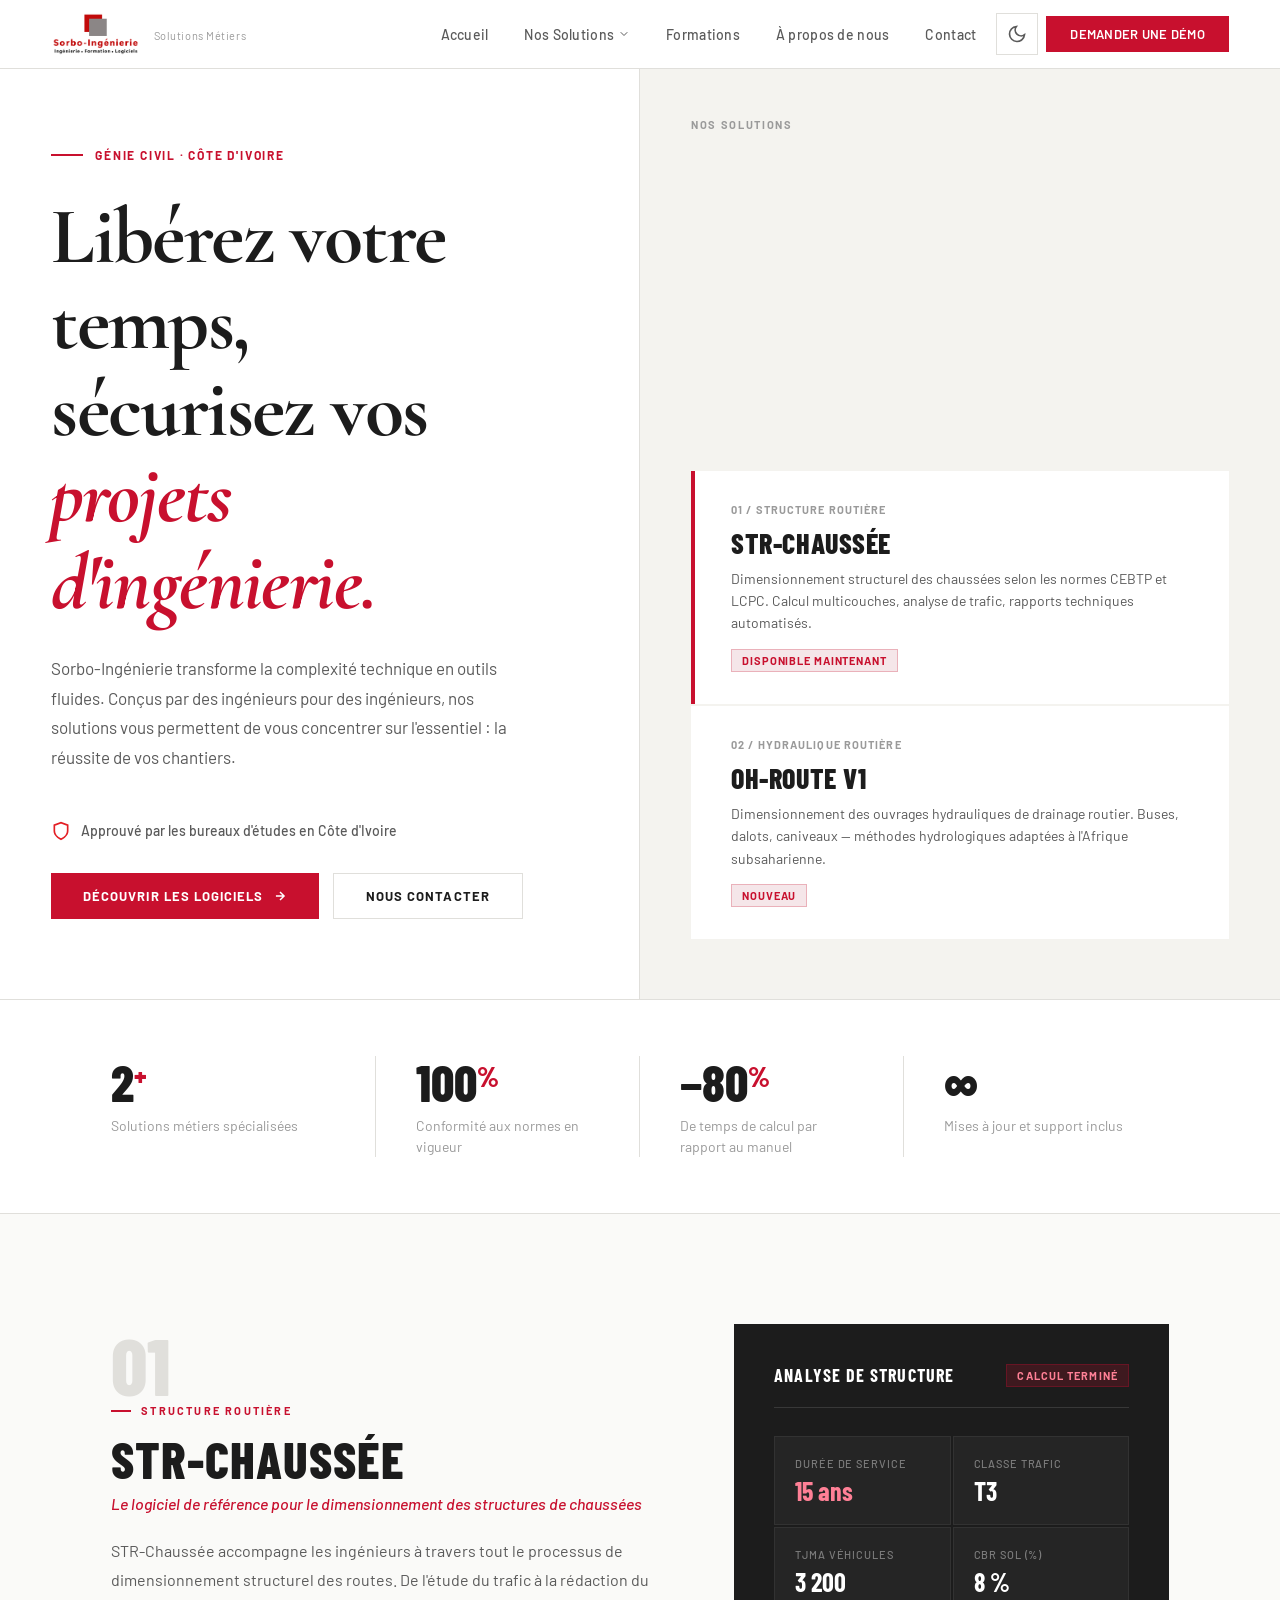
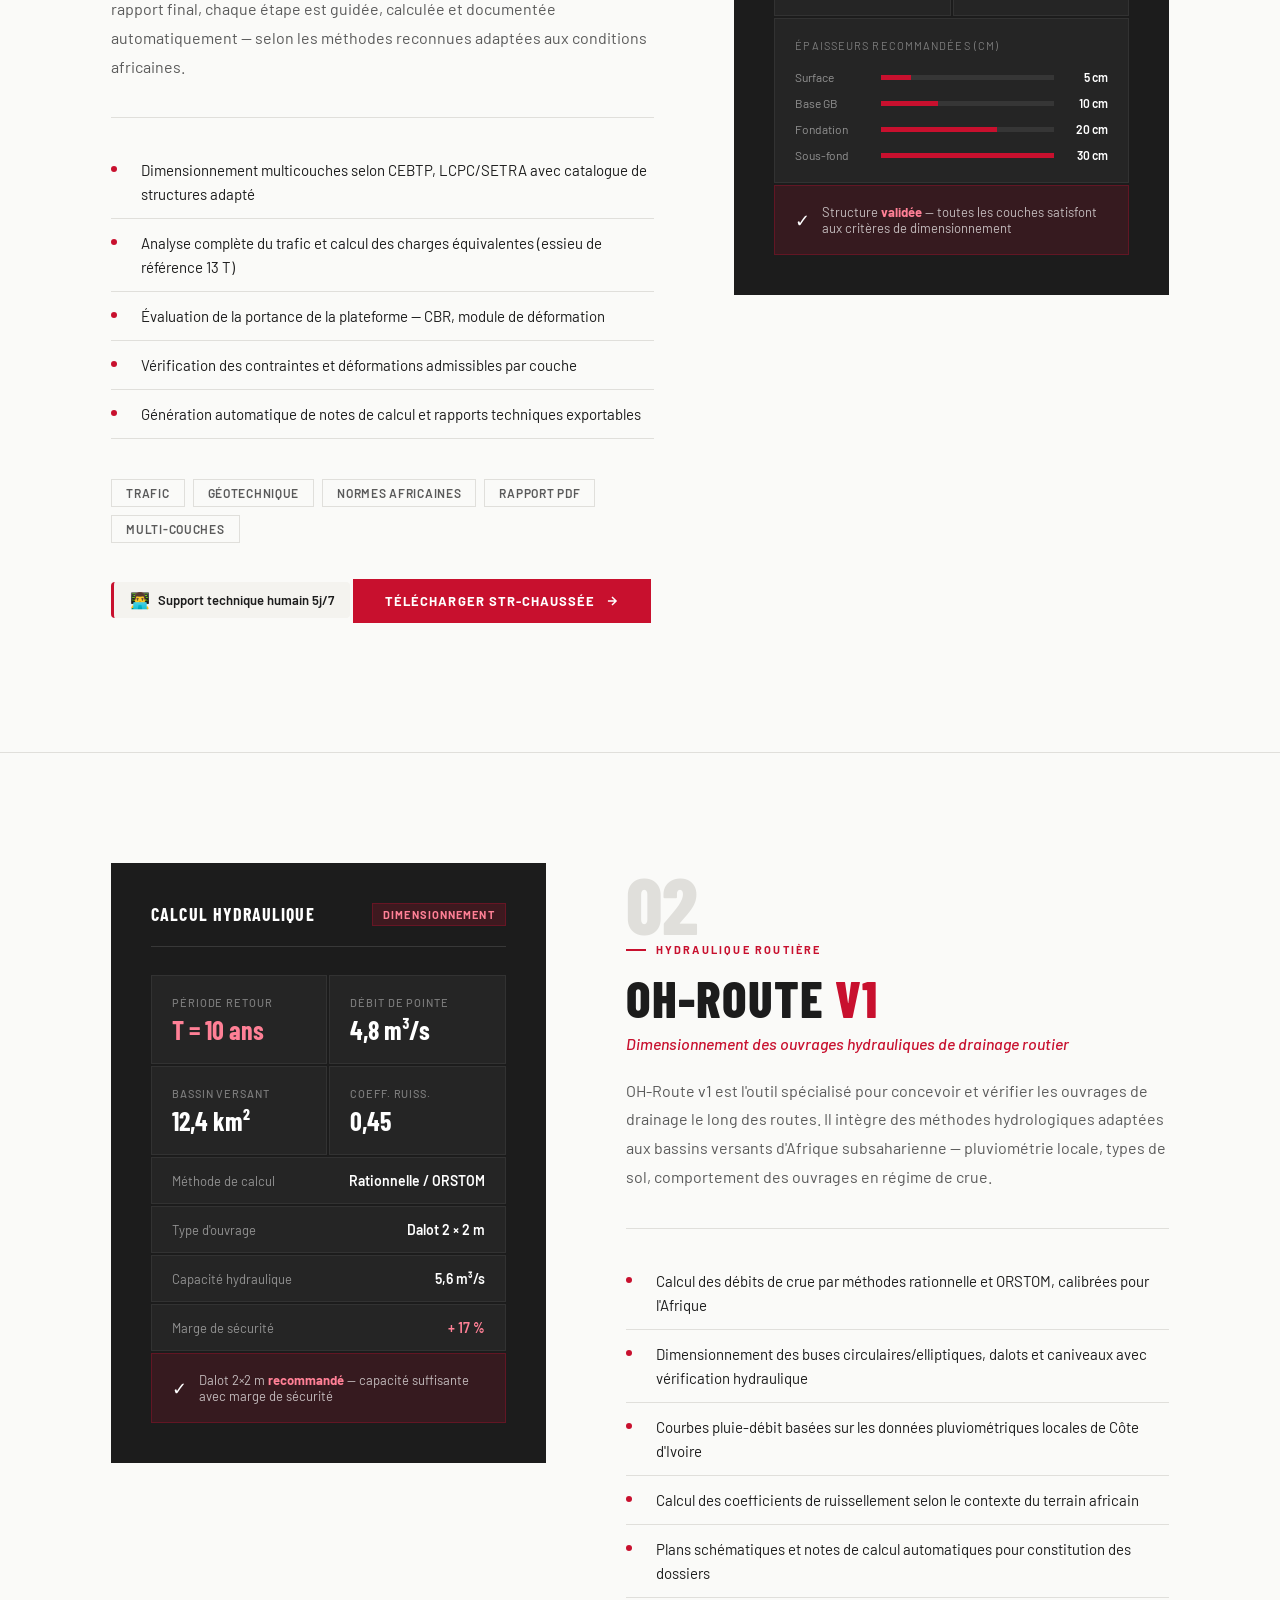
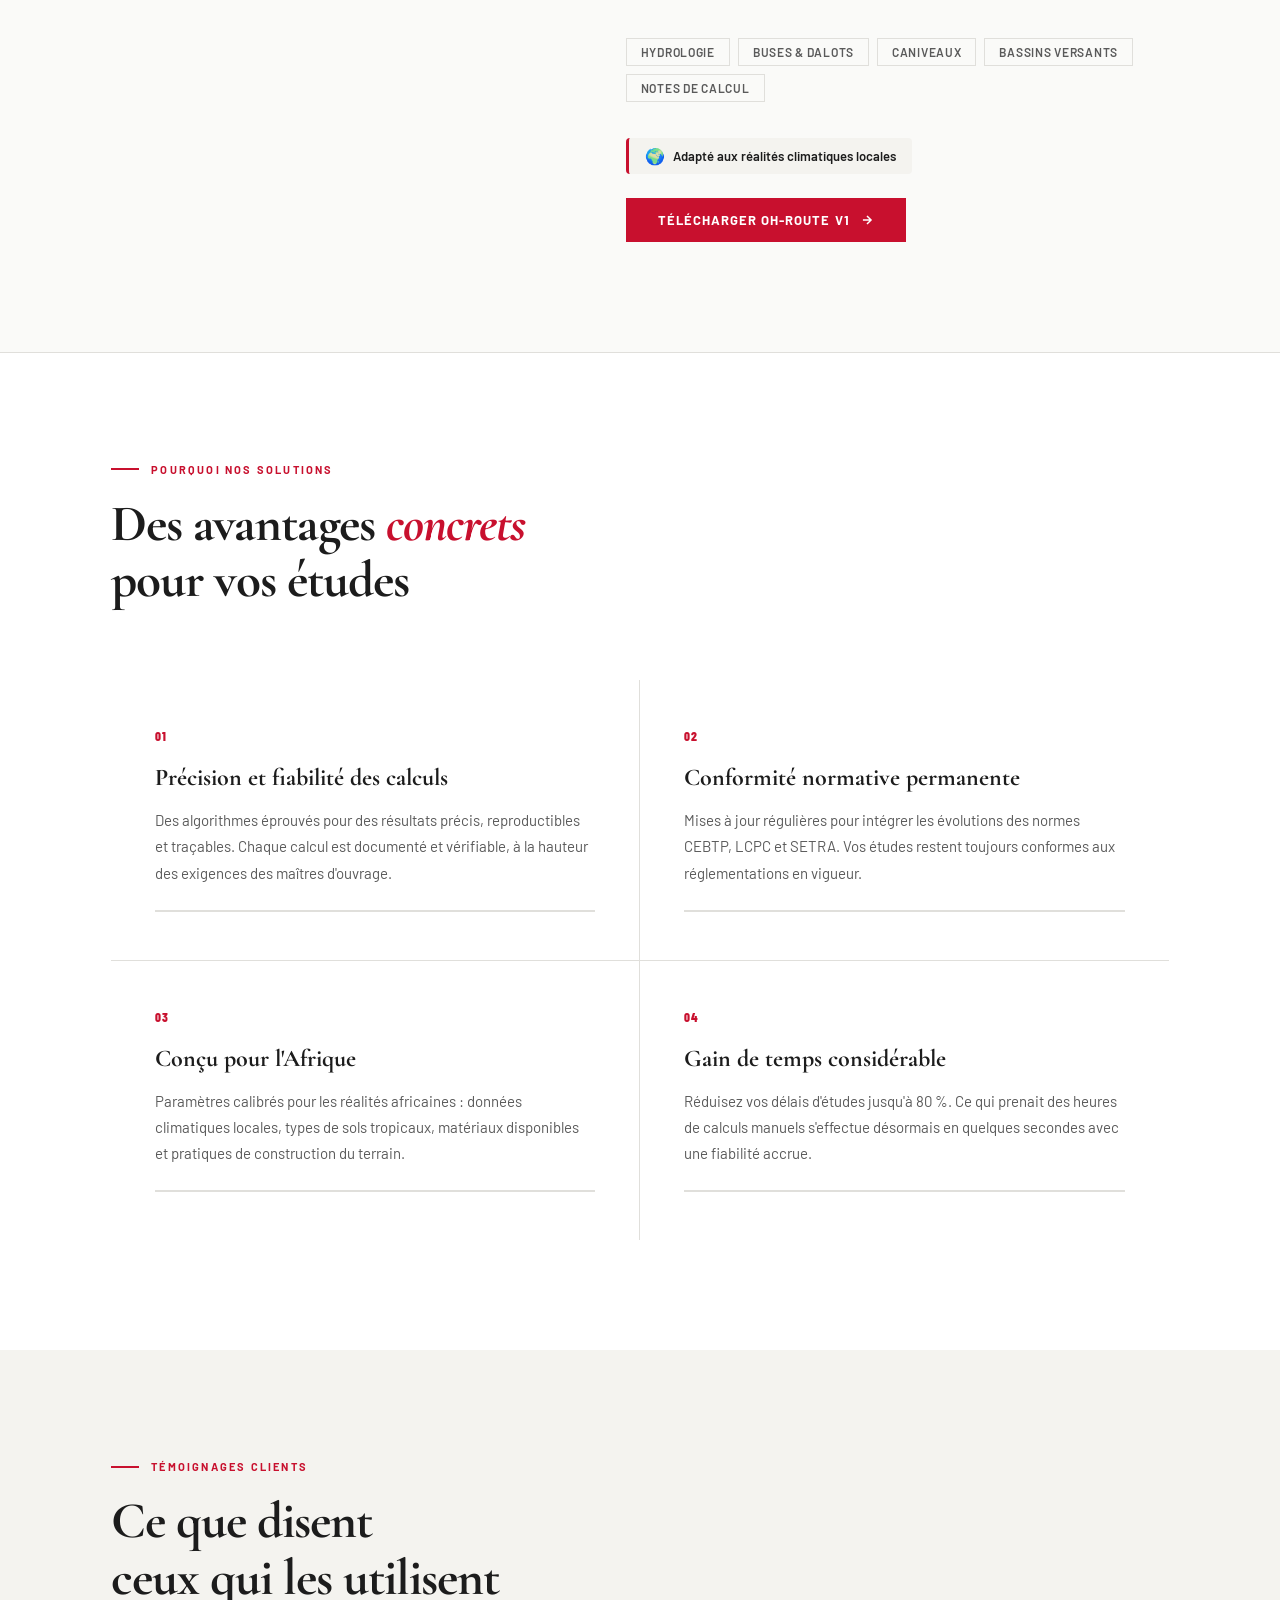
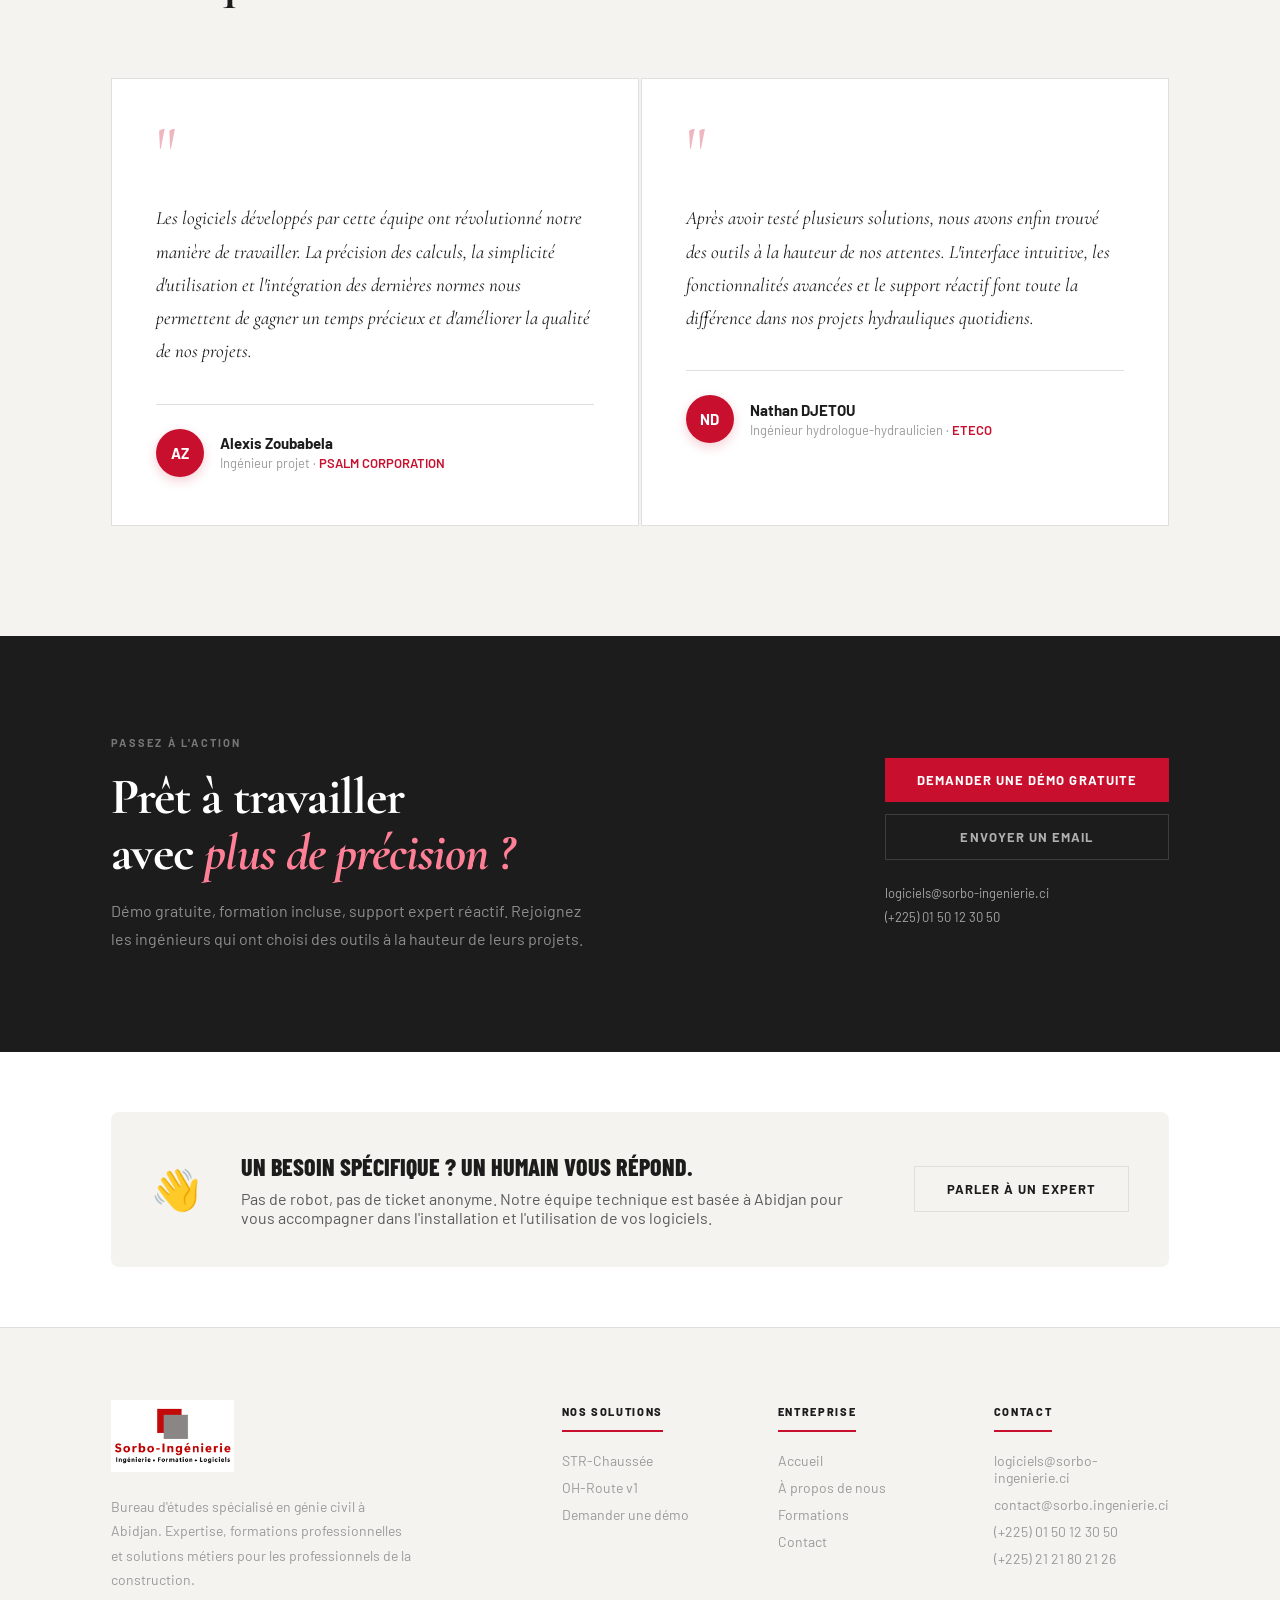
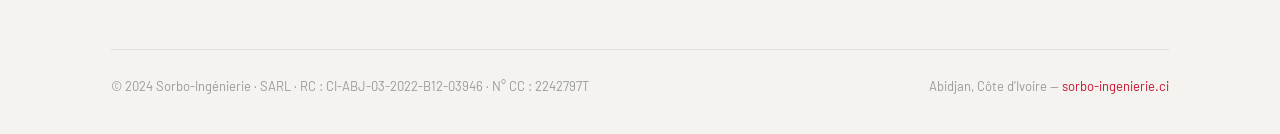
==== commit eba183a4: "jhh" ====
--- a/index.html
+++ b/index.html
@@ -3,7 +3,8 @@
 <head>
 <meta charset="UTF-8">
 <meta name="viewport" content="width=device-width, initial-scale=1, viewport-fit=cover">
-<title>Logiciels Métiers — Sorbo-Ingénierie</title>
+<link rel="icon" type="image/png" href="images/logo.mr.png">
+<title>Solutions Métiers — Sorbo-Ingénierie</title>
 <script>
 (function () {
   var k = 'sorbo-theme';
@@ -22,7 +23,7 @@
   <a href="#" class="nav-brand">
     <img src="images/logo.mr.png" alt="Sorbo-Ingénierie — Ingénierie, Formation, Logiciels" class="nav-brand-logo" width="200" height="80" decoding="async">
     <div class="nav-brand-text">
-      <span class="nav-brand-sub">Logiciels Métiers</span>
+      <span class="nav-brand-sub">Solutions Métiers</span>
     </div>
   </a>
   <div class="nav-shell">
@@ -32,9 +33,34 @@
       <span class="nav-burger-bar" aria-hidden="true"></span>
     </button>
     <div class="nav-links" id="nav-links">
-      <a href="logiciels.html">Logiciels</a>
-      <a href="#avantages">Avantages</a>
-      <a href="#temoignages">Témoignages</a>
+      <a href="index.html">Accueil</a>
+      <div class="nav-item-has-mega">
+        <a href="logiciels.html" class="nav-link-mega">Nos Solutions <svg width="12" height="12" viewBox="0 0 24 24" fill="none" stroke="currentColor" stroke-width="2" stroke-linecap="round" stroke-linejoin="round" style="margin-left:4px;"><polyline points="6 9 12 15 18 9"></polyline></svg></a>
+        <div class="mega-menu">
+          <div class="mega-menu-inner">
+            <a href="str-chaussee.html" class="mega-card mega-str" style="background-image: url('https://images.unsplash.com/photo-1519817914152-22d216bb9170?auto=format&fit=crop&w=600&q=80');">
+              <div class="mega-card-content">
+                <span class="mega-tag">Structure routière</span>
+                <h4>STR-Chaussée</h4>
+                <p>Dimensionnement multicouches des chaussées (CEBTP, LCPC)</p>
+              </div>
+            </a>
+            <a href="oh-route.html" class="mega-card mega-oh" style="background-image: url('https://images.unsplash.com/photo-1432405972618-c60b0225b8f9?auto=format&fit=crop&w=600&q=80');">
+              <div class="mega-card-content">
+                <span class="mega-tag">Hydraulique routière</span>
+                <h4>OH-Route v1</h4>
+                <p>Dimensionnement des ouvrages de drainage et débits de crue</p>
+              </div>
+            </a>
+          </div>
+          <div class="mega-menu-footer">
+            <a href="logiciels.html">Voir tout le catalogue <svg width="14" height="14" viewBox="0 0 24 24" fill="none" stroke="currentColor" stroke-width="2" stroke-linecap="round" stroke-linejoin="round"><line x1="5" y1="12" x2="19" y2="12"></line><polyline points="12 5 19 12 12 19"></polyline></svg></a>
+          </div>
+        </div>
+      </div>
+      <a href="formations.html">Formations</a>
+      <a href="a-propos.html">À propos de nous</a>
+      <a href="contact.html">Contact</a>
       <button type="button" class="theme-toggle" id="theme-toggle" aria-label="Basculer thème clair ou sombre" title="Thème clair / sombre">
         <svg class="icon-moon" width="20" height="20" viewBox="0 0 24 24" fill="none" stroke="currentColor" stroke-width="2" aria-hidden="true"><path d="M21 12.79A9 9 0 1 1 11.21 3 7 7 0 0 0 21 12.79z"/></svg>
         <svg class="icon-sun" width="20" height="20" viewBox="0 0 24 24" fill="none" stroke="currentColor" stroke-width="2" aria-hidden="true"><circle cx="12" cy="12" r="4"/><path d="M12 2v2M12 20v2M4.93 4.93l1.41 1.41M17.66 17.66l1.41 1.41M2 12h2M20 12h2M6.34 17.66l-1.41 1.41M19.07 4.93l-1.41 1.41"/></svg>
@@ -52,15 +78,19 @@
       Génie Civil · Côte d'Ivoire
     </div>
     <h1 class="hero-h1">
-      Des logiciels pensés<br>
-      pour les <em>ingénieurs<br>
-      du terrain.</em>
+      Libérez votre temps,<br>
+      sécurisez vos <em>projets<br>
+      d'ingénierie.</em>
     </h1>
     <p class="hero-lead">
-      Sorbo-Ingénierie développe des outils métiers de précision pour les bureaux d'études 
-      et professionnels du génie civil. Calculs rigoureux, résultats fiables, 
-      conformité normative garantie.
+      Sorbo-Ingénierie transforme la complexité technique en outils fluides. Conçus 
+      par des ingénieurs pour des ingénieurs, nos solutions vous permettent de 
+      vous concentrer sur l'essentiel : la réussite de vos chantiers.
     </p>
+    <div class="hero-trust-badge">
+      <svg width="20" height="20" viewBox="0 0 24 24" fill="none" stroke="#E31E24" stroke-width="2"><path d="M12 22s8-4 8-10V5l-8-3-8 3v7c0 6 8 10 8 10z"/></svg>
+      <span>Approuvé par les bureaux d'études en Côte d'Ivoire</span>
+    </div>
     <div class="hero-actions">
       <a href="#solutions" class="btn-red">
         Découvrir les logiciels
@@ -96,7 +126,7 @@
     <div class="numbers-grid">
       <div class="number-item reveal">
         <div class="number-val"><span class="js-count" data-target="2">0</span><sup>+</sup></div>
-        <div class="number-desc">Logiciels métiers spécialisés</div>
+        <div class="number-desc">Solutions métiers spécialisées</div>
       </div>
       <div class="number-item reveal delay-1">
         <div class="number-val"><span class="js-count" data-target="100">0</span><sup>%</sup></div>
@@ -161,8 +191,12 @@
           <span class="product-tag">Rapport PDF</span>
           <span class="product-tag">Multi-couches</span>
         </div>
-        <a href="https://sorbo-ingenierie.ci/contact" class="btn-red">
-          Obtenir STR-Chaussée
+        <div class="human-badge">
+          <span class="human-badge-icon">👨‍💻</span>
+          <span class="human-badge-text">Support technique humain 5j/7</span>
+        </div>
+        <a href="/telecharger/str-chaussee" class="btn-red">
+          Télécharger STR-Chaussée
           <svg width="14" height="14" fill="none" viewBox="0 0 24 24" stroke="currentColor" stroke-width="2.5"><path d="M5 12h14M12 5l7 7-7 7"/></svg>
         </a>
       </div>
@@ -311,8 +345,12 @@
           <span class="product-tag">Bassins versants</span>
           <span class="product-tag">Notes de calcul</span>
         </div>
-        <a href="https://sorbo-ingenierie.ci/contact" class="btn-red">
-          Obtenir OH-Route v1
+        <div class="human-badge">
+          <span class="human-badge-icon">🌍</span>
+          <span class="human-badge-text">Adapté aux réalités climatiques locales</span>
+        </div>
+        <a href="/telecharger/oh-route" class="btn-red">
+          Télécharger OH-Route v1
           <svg width="14" height="14" fill="none" viewBox="0 0 24 24" stroke="currentColor" stroke-width="2.5"><path d="M5 12h14M12 5l7 7-7 7"/></svg>
         </a>
       </div>
@@ -324,7 +362,7 @@
 <section class="section white-bg" id="avantages">
   <div class="wrap">
     <div class="section-head reveal">
-      <div class="section-label">Pourquoi nos logiciels</div>
+      <div class="section-label">Pourquoi nos solutions</div>
       <h2 class="section-h2">Des avantages <em>concrets</em><br>pour vos études</h2>
     </div>
     <div class="avantages-grid">
@@ -413,6 +451,20 @@
   </div>
 </section>
 
+<!-- HUMAN SUPPORT SECTION -->
+<section class="section white-bg" style="padding: 60px 0;">
+  <div class="wrap">
+    <div class="support-box reveal" style="display: flex; align-items: center; gap: 40px; background: var(--grey-bg); padding: 40px; border-radius: 8px;">
+      <div class="support-icon" style="font-size: 40px;">👋</div>
+      <div class="support-content">
+        <h3 style="font-family: 'Barlow Condensed', sans-serif; font-weight: 800; font-size: 24px; text-transform: uppercase; margin-bottom: 8px;">Un besoin spécifique ? Un humain vous répond.</h3>
+        <p style="color: var(--grey-mid); font-size: 16px;">Pas de robot, pas de ticket anonyme. Notre équipe technique est basée à Abidjan pour vous accompagner dans l'installation et l'utilisation de vos logiciels.</p>
+      </div>
+      <a href="https://sorbo-ingenierie.ci/contact" class="btn-outline" style="white-space: nowrap;">Parler à un expert</a>
+    </div>
+  </div>
+</section>
+
 <!-- FOOTER -->
 <footer>
   <div class="footer-wrap">
@@ -421,21 +473,20 @@
         <a href="https://sorbo-ingenierie.ci" class="footer-brand-link">
           <img src="images/logo.mr.png" alt="Sorbo-Ingénierie" class="footer-logo" width="220" height="88" decoding="async">
         </a>
-        <p class="footer-brand-desc">Bureau d'études spécialisé en génie civil à Abidjan. Expertise, formations professionnelles et logiciels métiers pour les professionnels de la construction.</p>
+        <p class="footer-brand-desc">Bureau d'études spécialisé en génie civil à Abidjan. Expertise, formations professionnelles et solutions métiers pour les professionnels de la construction.</p>
       </div>
       <div class="footer-col">
-        <h5>Logiciels</h5>
+        <h5>Nos Solutions</h5>
         <a href="logiciels.html#str-chaussee">STR-Chaussée</a>
         <a href="logiciels.html#oh-route">OH-Route v1</a>
         <a href="https://sorbo-ingenierie.ci/contact">Demander une démo</a>
       </div>
       <div class="footer-col">
         <h5>Entreprise</h5>
-        <a href="https://sorbo-ingenierie.ci/">Accueil</a>
-        <a href="https://sorbo-ingenierie.ci/notre-entreprise">Notre entreprise</a>
-        <a href="https://sorbo-ingenierie.ci/ingenierie">Ingénierie</a>
-        <a href="https://sorbo-ingenierie.ci/nos-formations">Formations</a>
-        <a href="https://sorbo-ingenierie.ci/nos-projets">Nos projets</a>
+        <a href="index.html">Accueil</a>
+        <a href="a-propos.html">À propos de nous</a>
+        <a href="formations.html">Formations</a>
+        <a href="contact.html">Contact</a>
       </div>
       <div class="footer-col">
         <h5>Contact</h5>
--- a/sorbo-logiciels-v2.css
+++ b/sorbo-logiciels-v2.css
@@ -821,3 +821,236 @@
 .nav-links a.is-active {
   color: var(--red);
 }
+
+/* ── HUMAN DESIGN ADDITIONS ── */
+.hero-trust-badge {
+  display: flex;
+  align-items: center;
+  gap: 10px;
+  margin-bottom: 32px;
+  font-size: 14px;
+  color: var(--grey-mid);
+  font-weight: 500;
+}
+.hero-trust-badge svg { flex-shrink: 0; }
+
+.human-badge {
+  display: inline-flex;
+  align-items: center;
+  gap: 8px;
+  background: var(--grey-bg);
+  padding: 8px 16px;
+  border-radius: 4px;
+  margin-bottom: 24px;
+  border-left: 3px solid var(--red);
+}
+.human-badge-icon { font-size: 16px; }
+.human-badge-text {
+  font-size: 13px;
+  font-weight: 600;
+  color: var(--grey-dark);
+}
+
+.testi-initials {
+  border-radius: 50%; /* Humanize initials with circles */
+  box-shadow: 0 4px 12px rgba(200,16,46,0.2);
+}
+
+.testi-card {
+  transition: transform 0.3s ease, box-shadow 0.3s ease;
+}
+.testi-card:hover {
+  transform: translateY(-5px);
+  box-shadow: 0 12px 32px rgba(0,0,0,0.08);
+}
+
+@media (max-width: 768px) {
+  .support-box {
+    flex-direction: column;
+    text-align: center;
+    gap: 24px !important;
+  }
+  .hero-trust-badge {
+    justify-content: center;
+  }
+}
+
+/* ── MEGA MENU ── */
+.nav-item-has-mega {
+  position: relative;
+  display: inline-flex;
+  align-items: center;
+  height: 100%;
+}
+.nav-link-mega {
+  display: inline-flex !important;
+  align-items: center;
+}
+.mega-menu {
+  position: absolute;
+  top: 100%;
+  left: 50%;
+  transform: translateX(-50%) translateY(15px);
+  opacity: 0;
+  visibility: hidden;
+  background: var(--white);
+  border: 1px solid var(--grey-line);
+  border-radius: 12px;
+  box-shadow: 0 24px 48px rgba(0,0,0,0.12);
+  width: 720px;
+  padding: 24px;
+  transition: all 0.3s cubic-bezier(0.25, 0.82, 0.25, 1);
+  z-index: 1000;
+  pointer-events: none;
+}
+.nav-item-has-mega:hover .mega-menu {
+  opacity: 1;
+  visibility: visible;
+  transform: translateX(-50%) translateY(0);
+  pointer-events: auto;
+}
+.mega-menu-inner {
+  display: grid;
+  grid-template-columns: 1fr 1fr;
+  gap: 20px;
+  margin-bottom: 20px;
+}
+.mega-card {
+  position: relative;
+  display: flex;
+  flex-direction: column;
+  justify-content: flex-end;
+  height: 240px;
+  border-radius: 8px;
+  overflow: hidden;
+  text-decoration: none;
+  color: white !important;
+  background-size: cover;
+  background-position: center;
+  padding: 0 !important;
+}
+.mega-card::before {
+  content: '';
+  position: absolute;
+  inset: 0;
+  background: linear-gradient(to top, rgba(0,0,0,0.95) 0%, rgba(0,0,0,0.4) 50%, rgba(0,0,0,0.1) 100%);
+  transition: opacity 0.5s ease;
+  z-index: 1;
+}
+.mega-card::after {
+  content: '';
+  position: absolute;
+  bottom: 0;
+  left: 0;
+  width: 100%;
+  height: 0;
+  background: linear-gradient(to top, var(--mega-hover-color) 0%, rgba(0,0,0,0) 100%);
+  transition: height 0.6s cubic-bezier(0.25, 0.82, 0.25, 1);
+  z-index: 1;
+  opacity: 0.9;
+}
+.mega-card:hover::before {
+  opacity: 0.3;
+}
+.mega-card:hover::after {
+  height: 100%;
+}
+.mega-card.mega-str {
+  --mega-hover-color: rgba(200, 16, 46, 0.95);
+}
+.mega-card.mega-oh {
+  --mega-hover-color: rgba(0, 150, 180, 0.95);
+}
+.mega-card-content {
+  position: relative;
+  z-index: 2;
+  padding: 24px;
+}
+.mega-card:hover .mega-tag {
+  color: white;
+}
+.mega-tag {
+  font-size: 11px;
+  font-weight: 800;
+  text-transform: uppercase;
+  letter-spacing: 0.1em;
+  color: #FF8096;
+  margin-bottom: 8px;
+  display: block;
+}
+.mega-card h4 {
+  font-family: 'Barlow Condensed', sans-serif;
+  font-size: 26px;
+  font-weight: 800;
+  text-transform: uppercase;
+  margin-bottom: 8px;
+  color: white;
+  line-height: 1;
+}
+.mega-card p {
+  font-size: 14px;
+  color: rgba(255,255,255,0.85);
+  line-height: 1.5;
+  margin: 0;
+  font-weight: 400;
+}
+.mega-menu-footer {
+  border-top: 1px solid var(--grey-line);
+  padding-top: 16px;
+  text-align: center;
+}
+.mega-menu-footer a {
+  display: inline-flex !important;
+  align-items: center;
+  gap: 8px;
+  color: var(--red) !important;
+  font-weight: 700 !important;
+  font-size: 14px !important;
+  text-transform: uppercase;
+  letter-spacing: 0.05em;
+  padding: 0 !important;
+}
+.mega-menu-footer a:hover {
+  color: var(--red-dark) !important;
+}
+
+@media (max-width: 1024px) {
+  .nav-item-has-mega {
+    display: flex;
+    flex-direction: column;
+    align-items: flex-start;
+    height: auto;
+    width: 100%;
+  }
+  .nav-link-mega {
+    width: 100%;
+    justify-content: space-between;
+  }
+  .mega-menu {
+    position: static;
+    transform: none;
+    opacity: 1;
+    visibility: visible;
+    pointer-events: auto;
+    width: 100%;
+    box-shadow: none;
+    border: none;
+    padding: 10px 0 20px 20px;
+    background: transparent;
+    display: none;
+  }
+  .nav-item-has-mega:focus-within .mega-menu,
+  .nav-item-has-mega:hover .mega-menu {
+    display: block;
+  }
+  .mega-menu-inner {
+    grid-template-columns: 1fr;
+    gap: 12px;
+  }
+  .mega-card {
+    height: 160px;
+  }
+  .mega-card-content {
+    padding: 16px;
+  }
+}
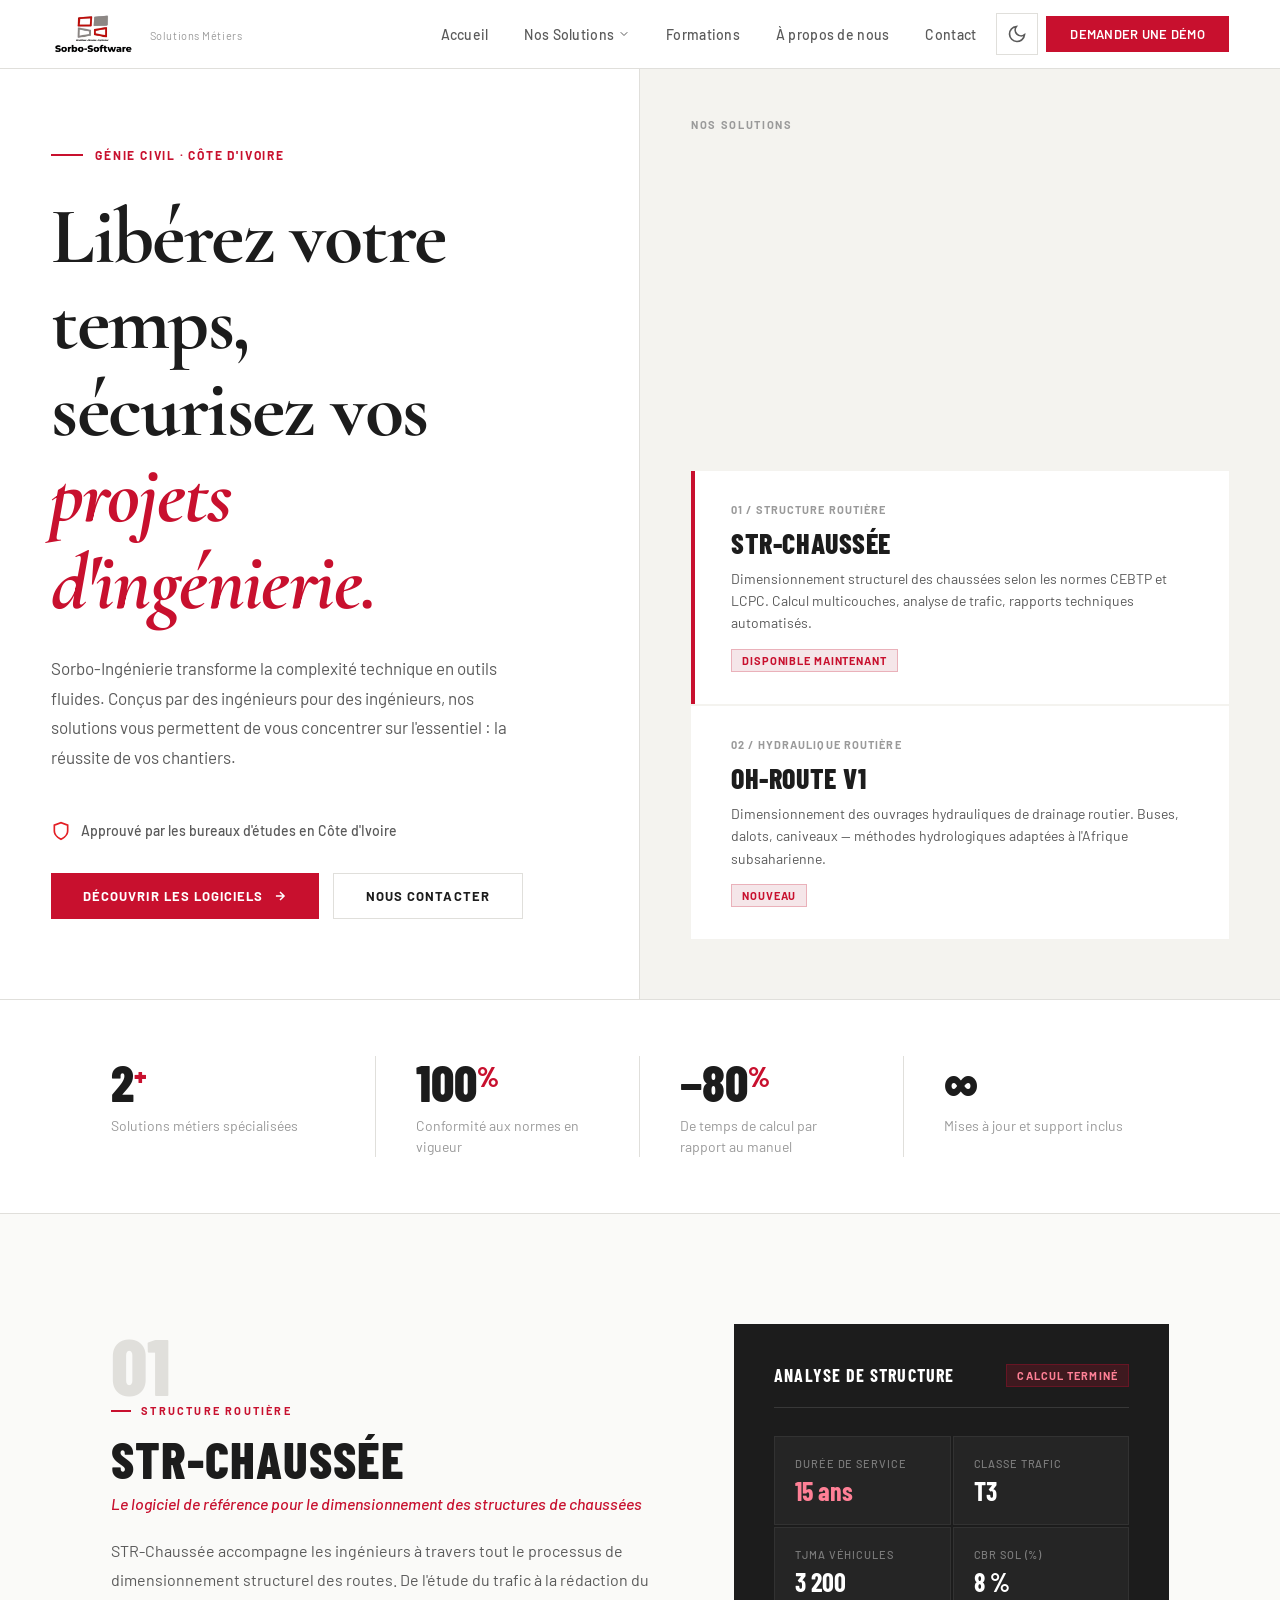
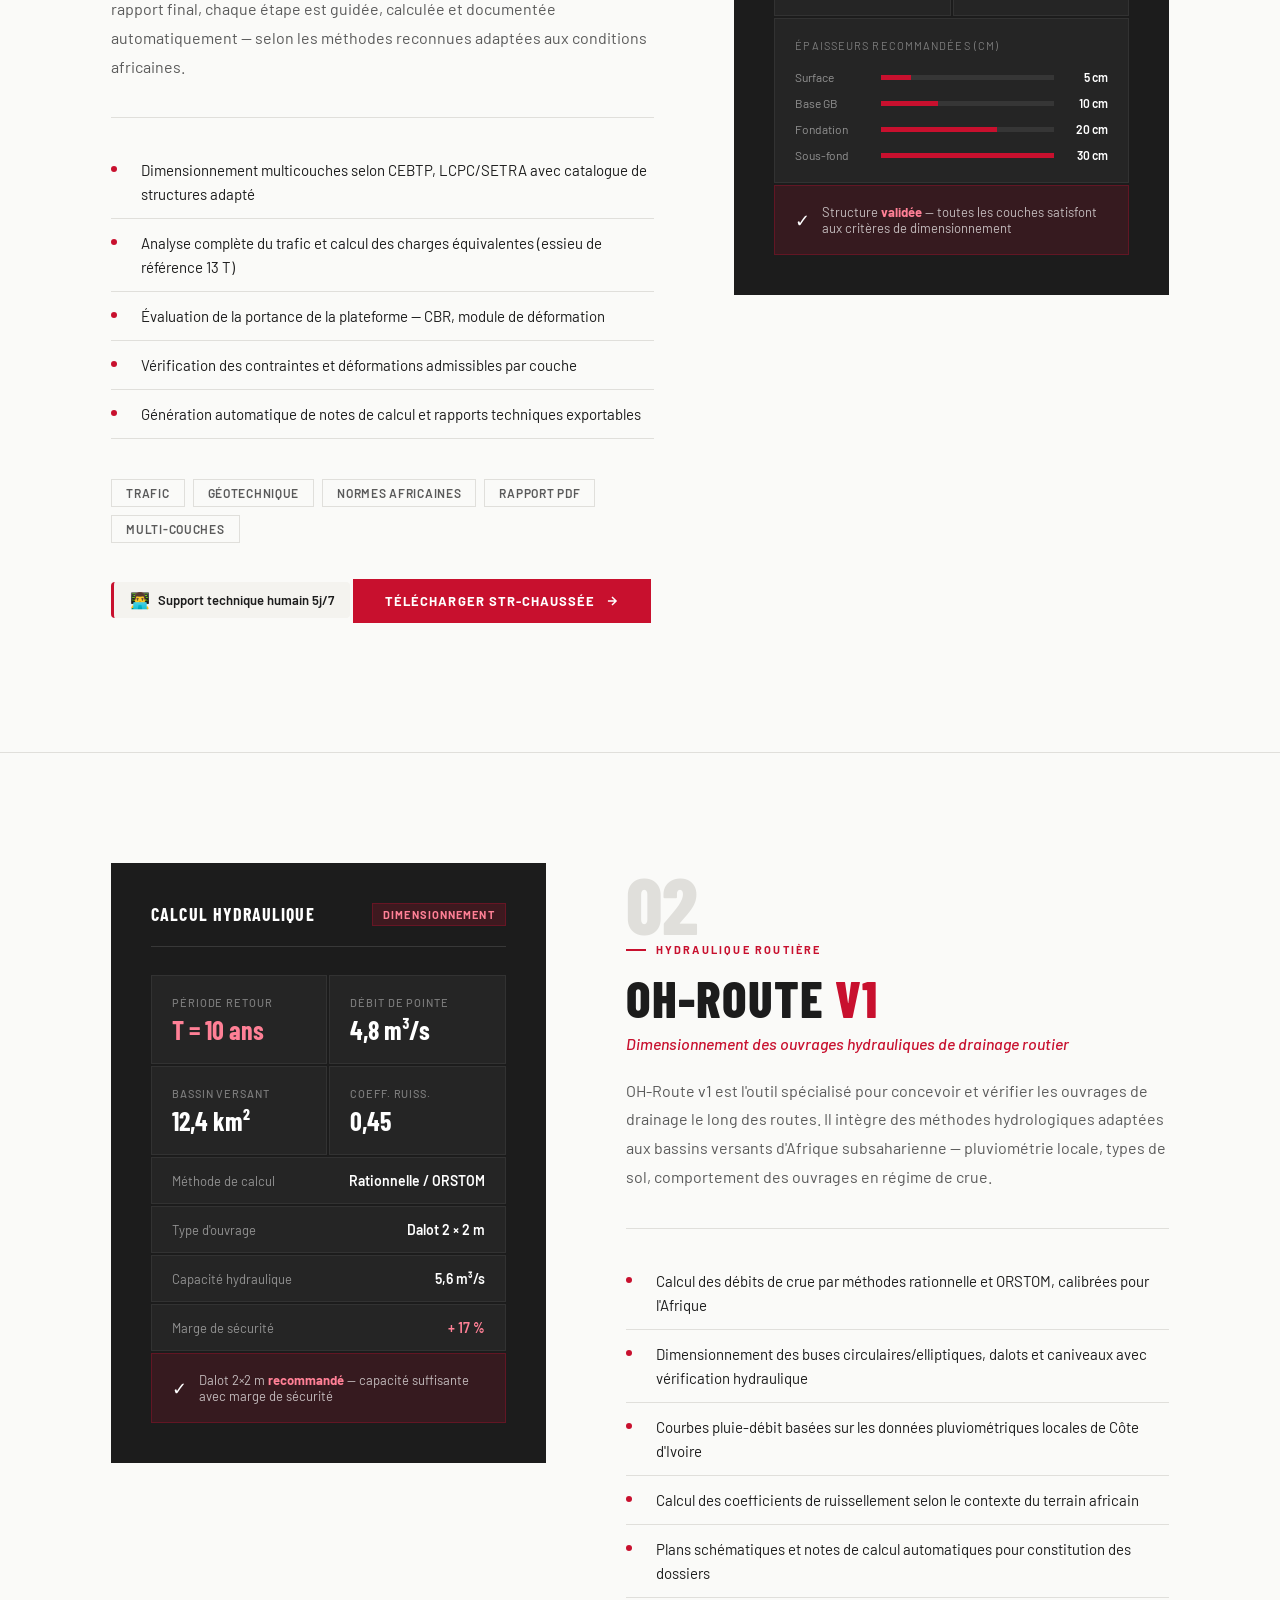
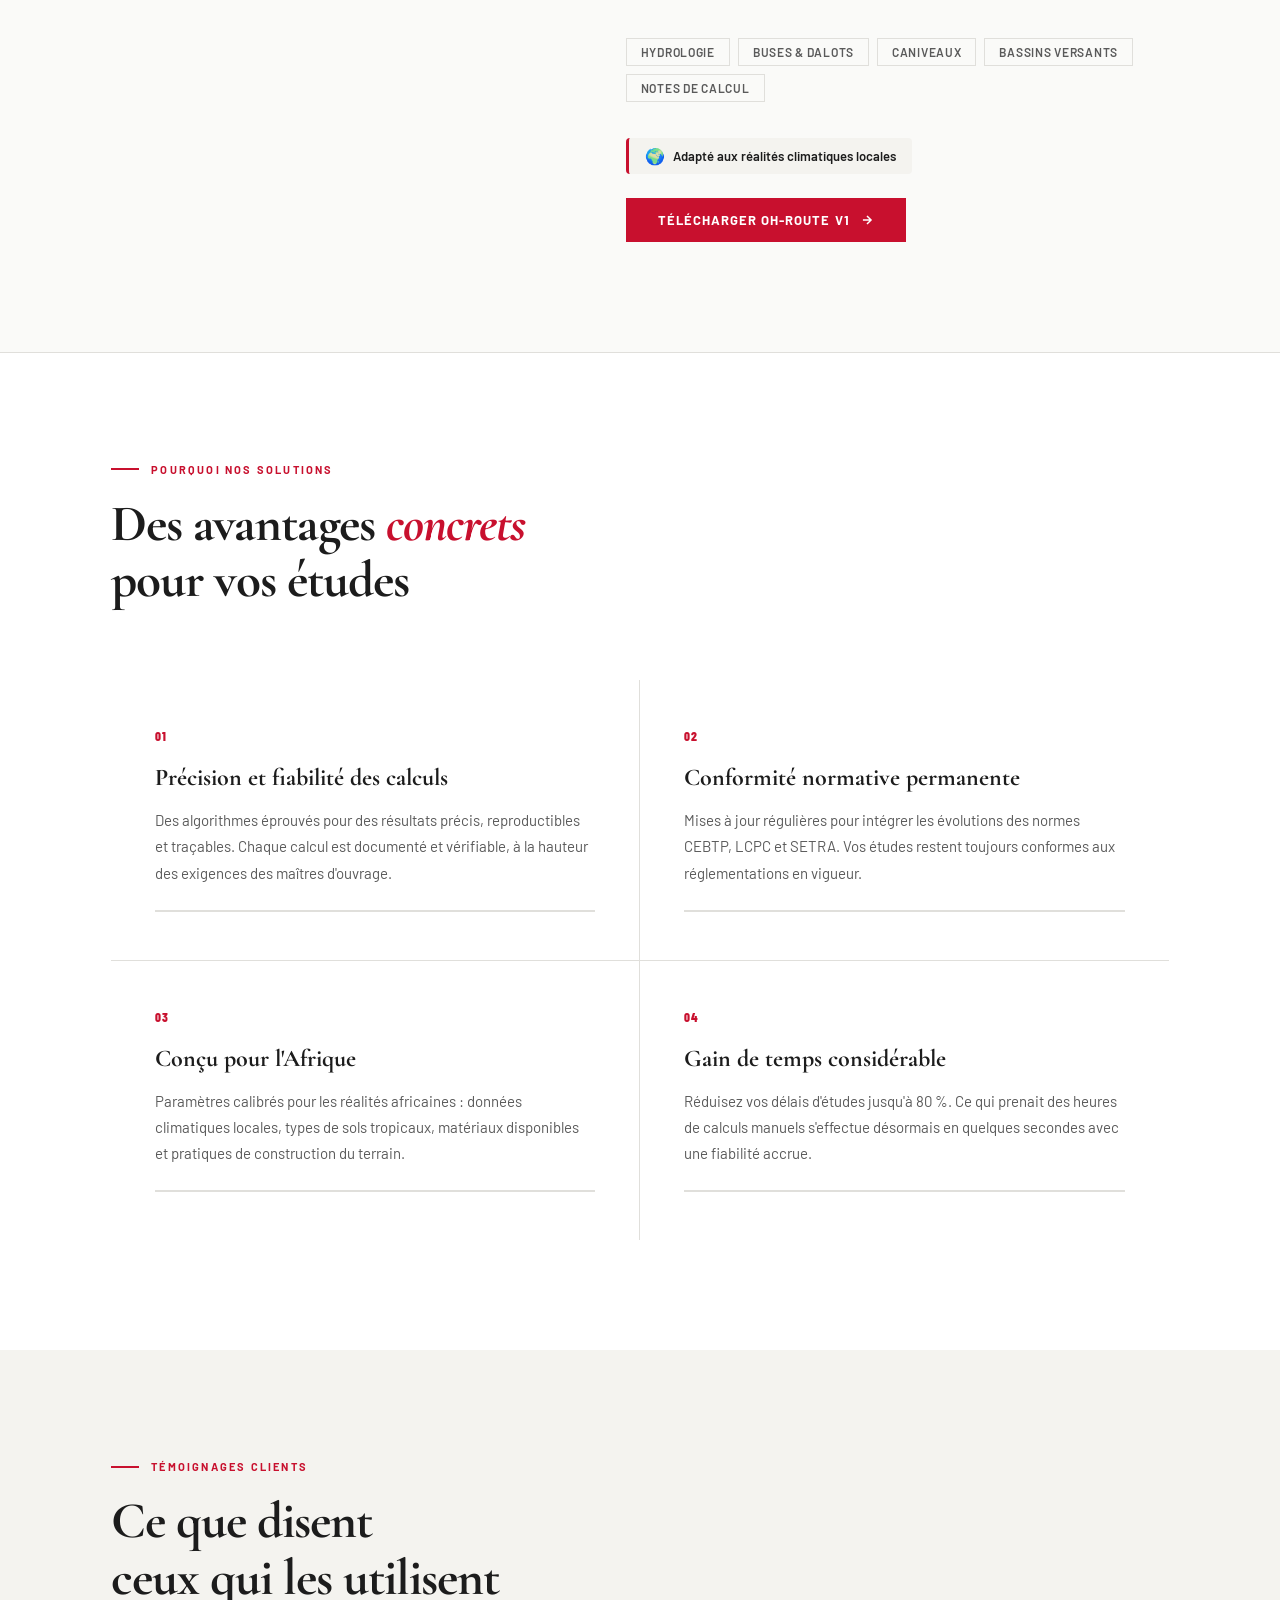
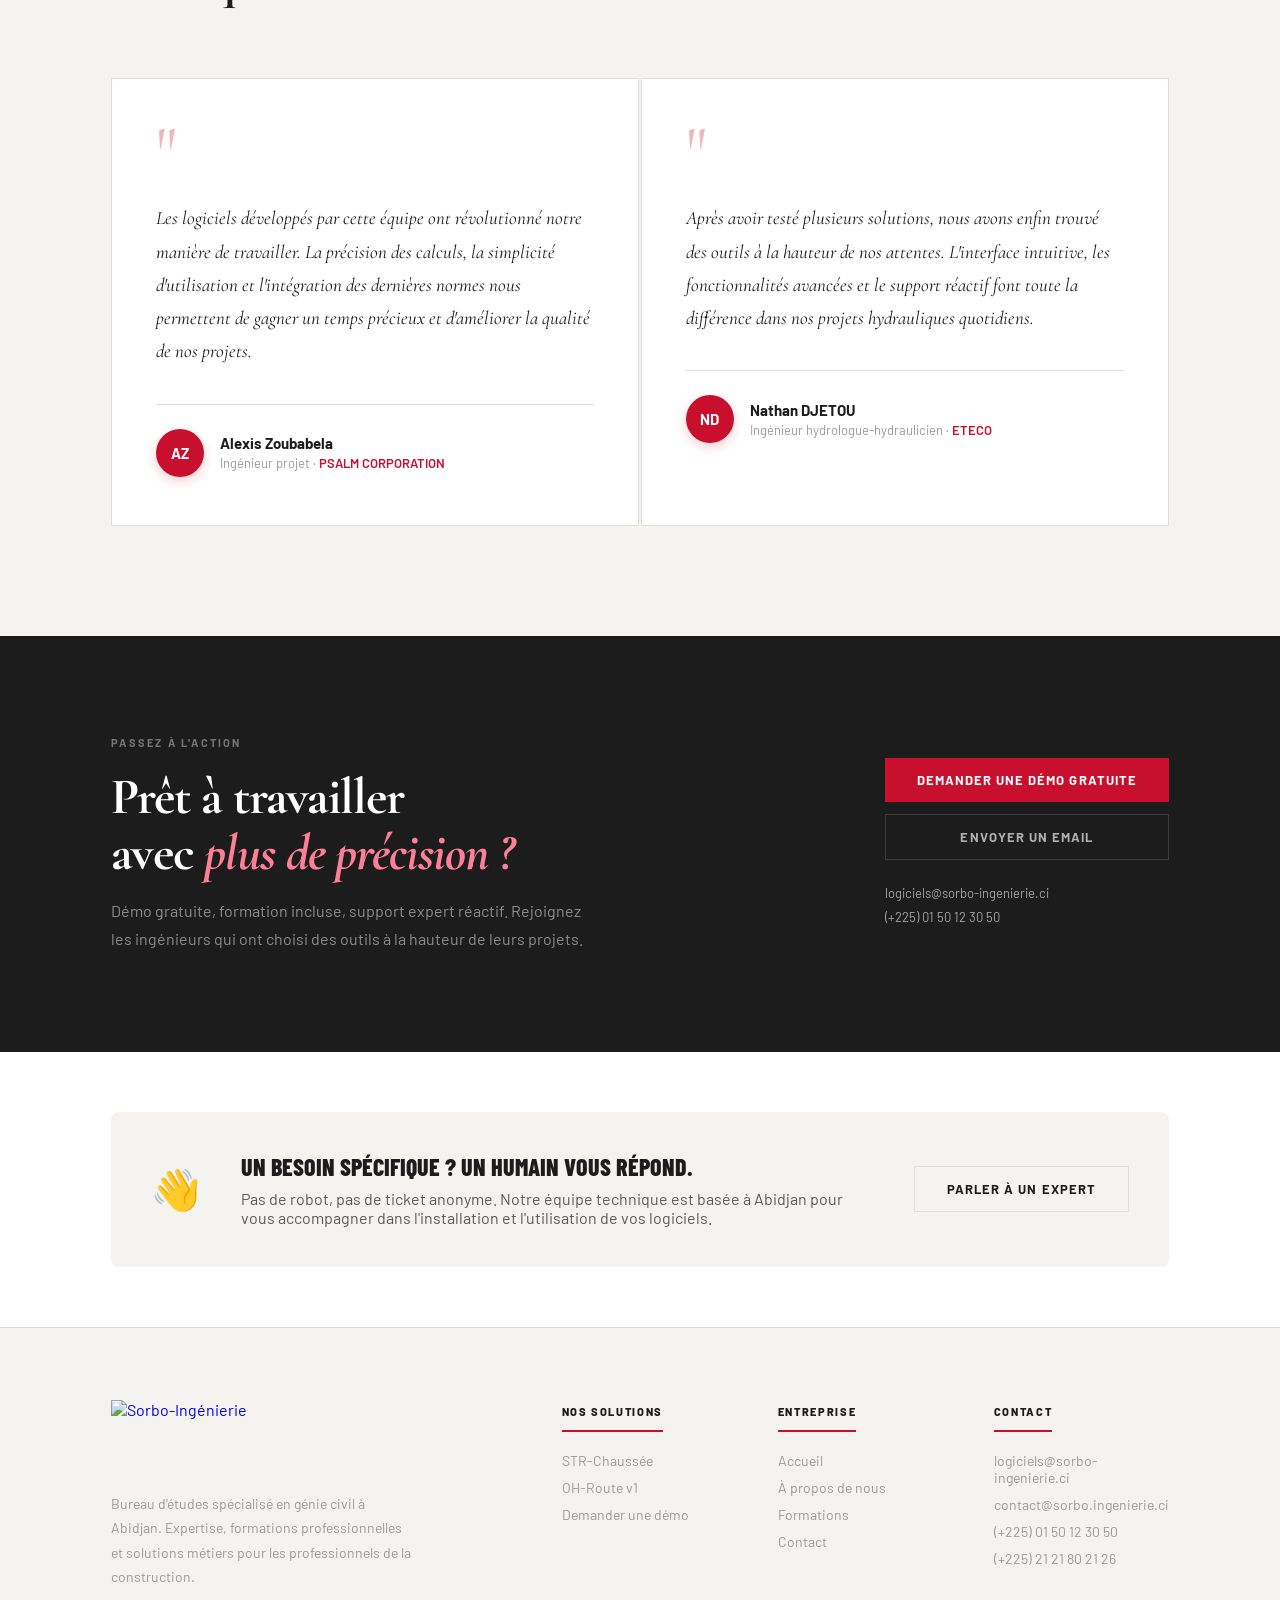
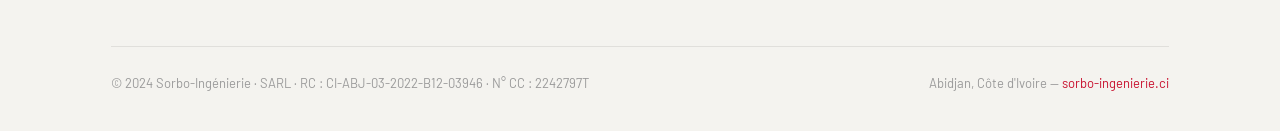
==== commit aaeec4b2: "de sorbo log a sorbo sofware" ====
--- a/index.html
+++ b/index.html
@@ -3,7 +3,7 @@
 <head>
 <meta charset="UTF-8">
 <meta name="viewport" content="width=device-width, initial-scale=1, viewport-fit=cover">
-<link rel="icon" type="image/png" href="images/logo.mr.png">
+<link rel="icon" type="image/png" href="images/logo.mr.jpeg">
 <title>Solutions Métiers — Sorbo-Ingénierie</title>
 <script>
 (function () {
@@ -21,7 +21,7 @@
 <!-- NAVBAR -->
 <nav class="site-nav" id="site-nav">
   <a href="#" class="nav-brand">
-    <img src="images/logo.mr.png" alt="Sorbo-Ingénierie — Ingénierie, Formation, Logiciels" class="nav-brand-logo" width="200" height="80" decoding="async">
+    <img src="images/logo.mr.jpeg" alt="Sorbo-Ingénierie — Ingénierie, Formation, Logiciels" class="nav-brand-logo" width="200" height="80" decoding="async">
     <div class="nav-brand-text">
       <span class="nav-brand-sub">Solutions Métiers</span>
     </div>
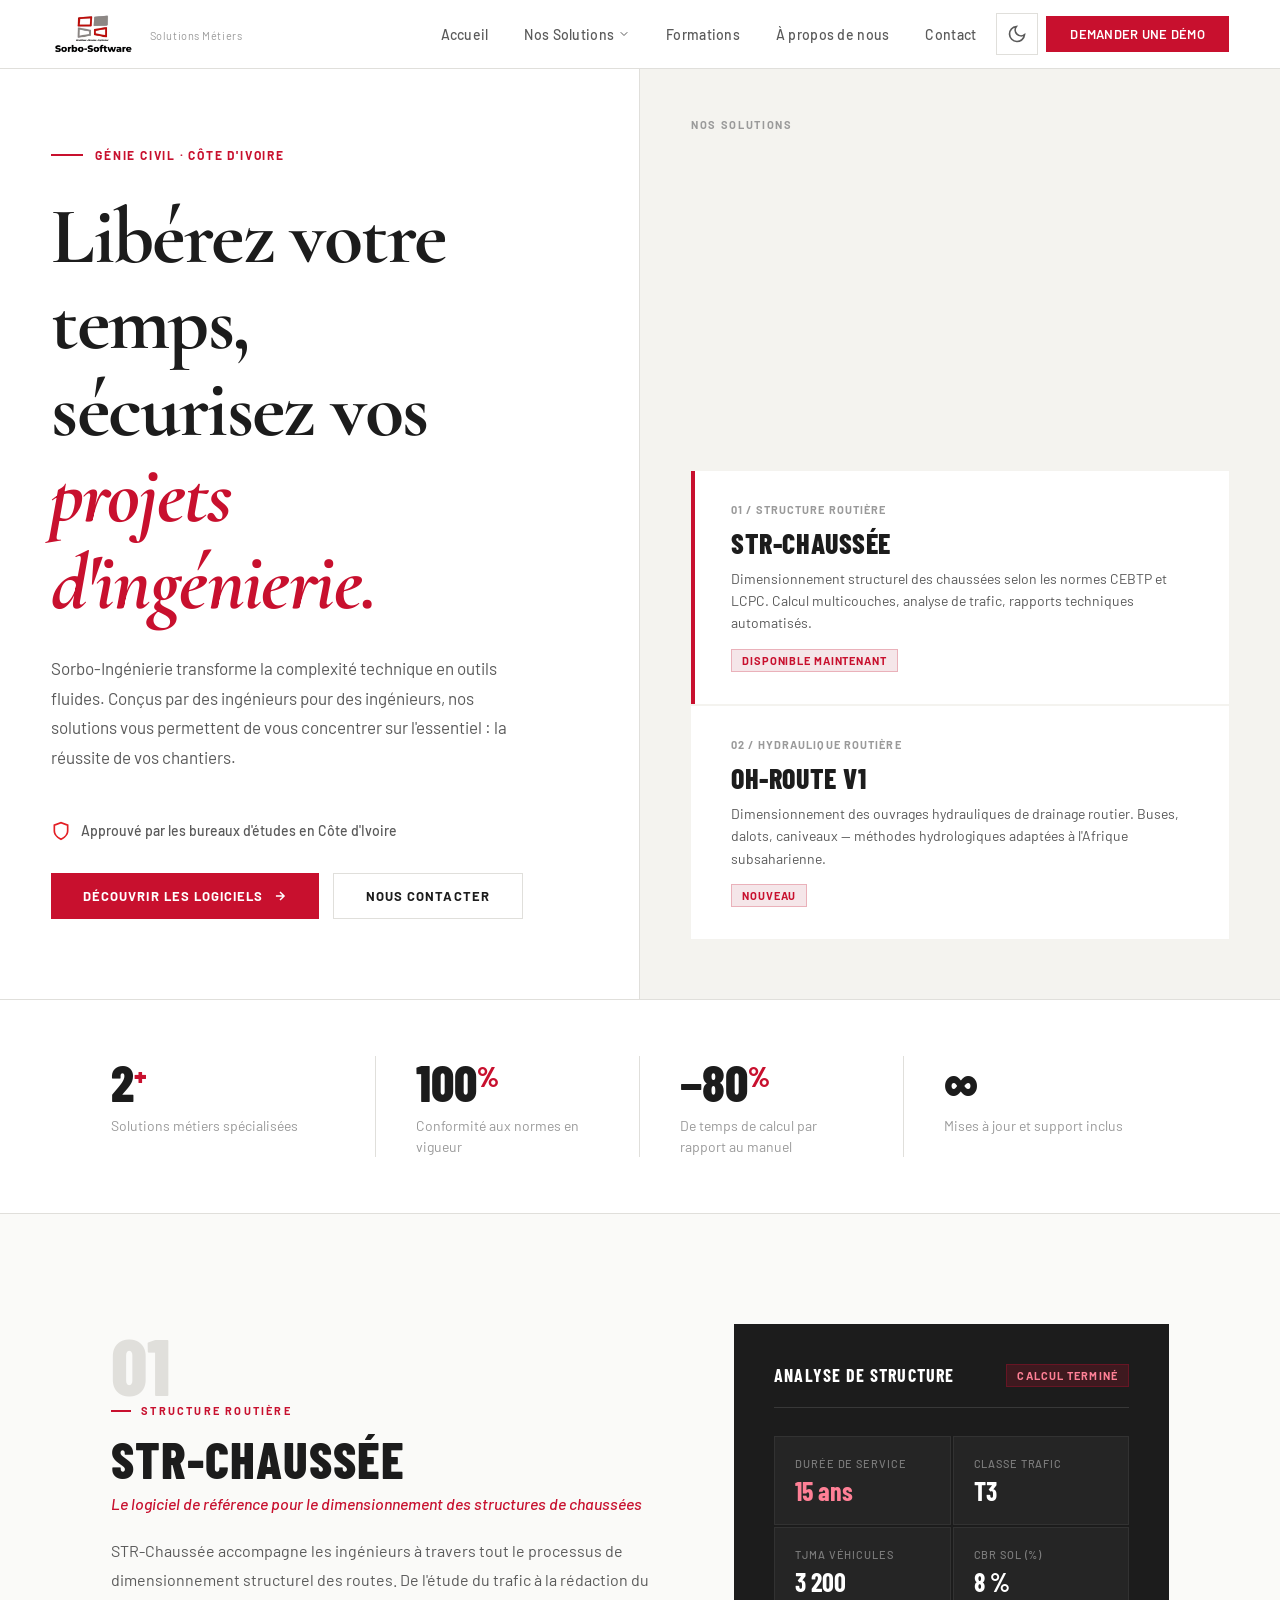
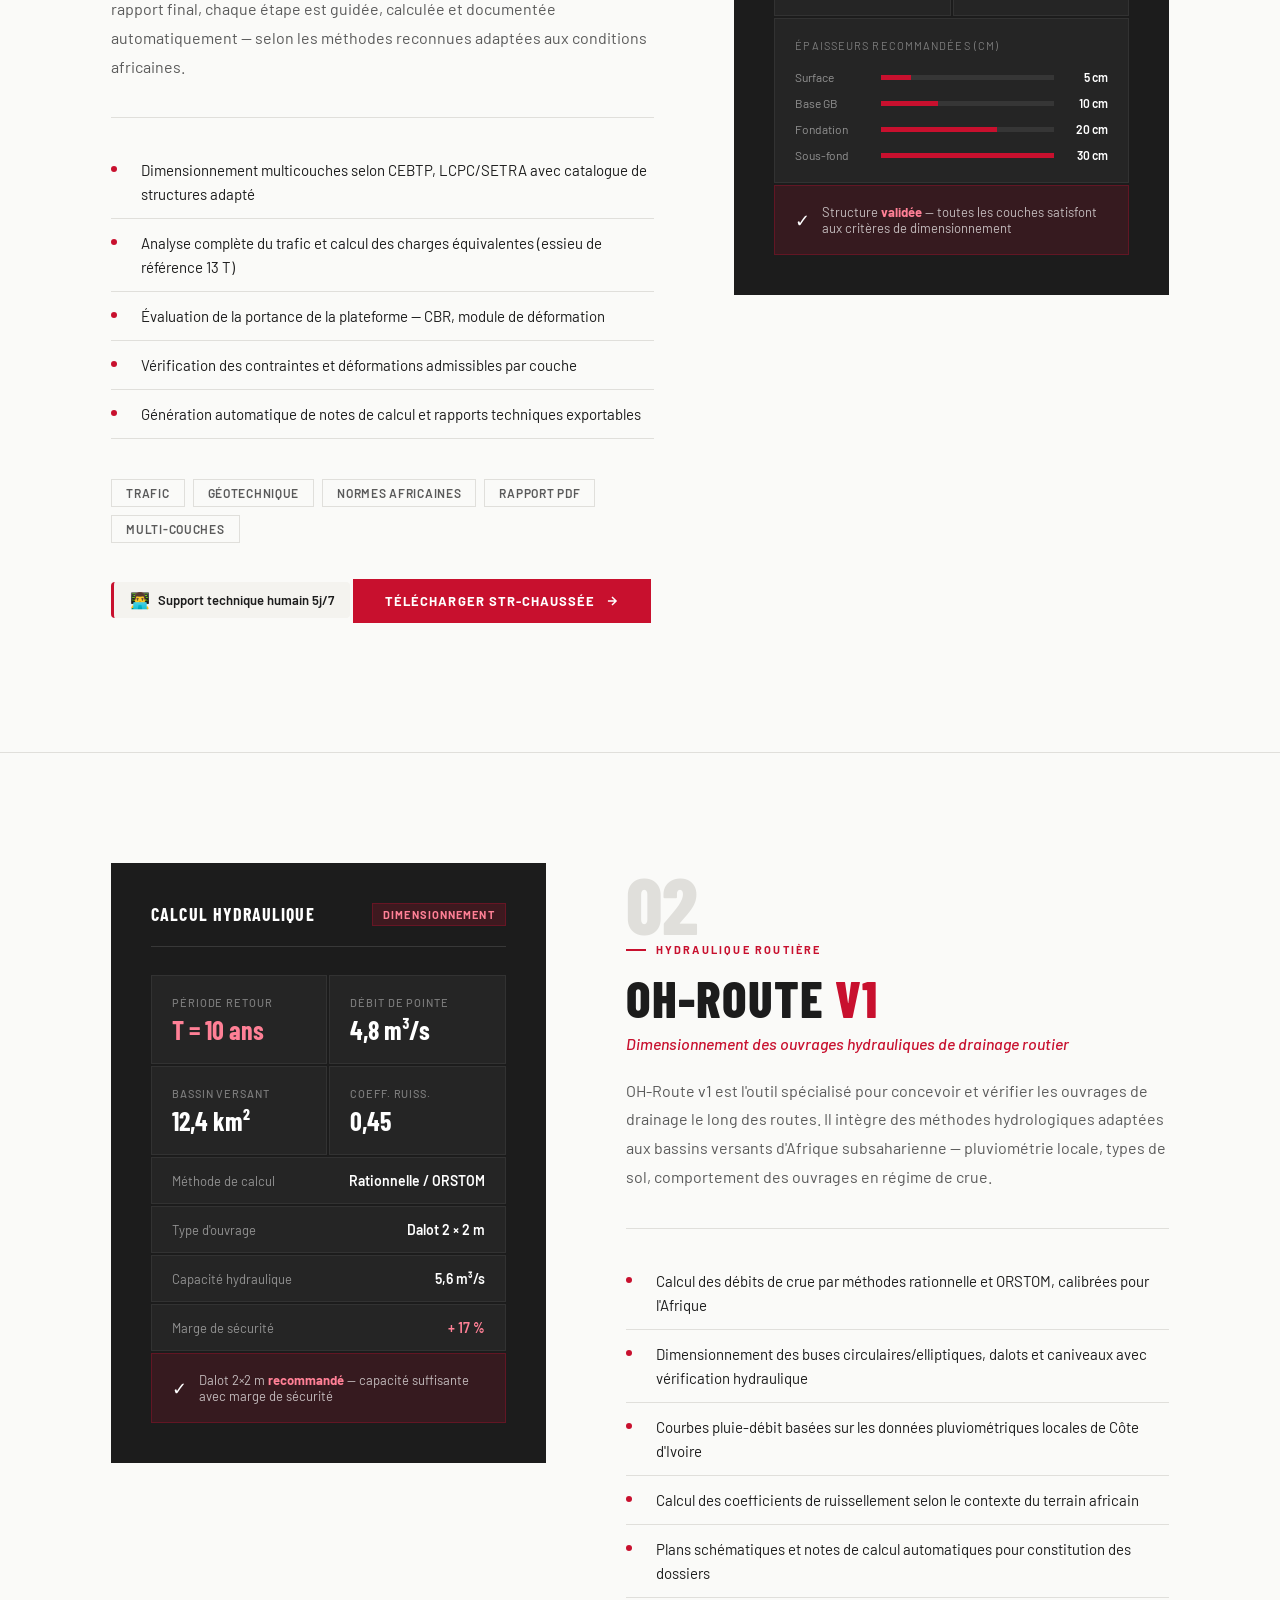
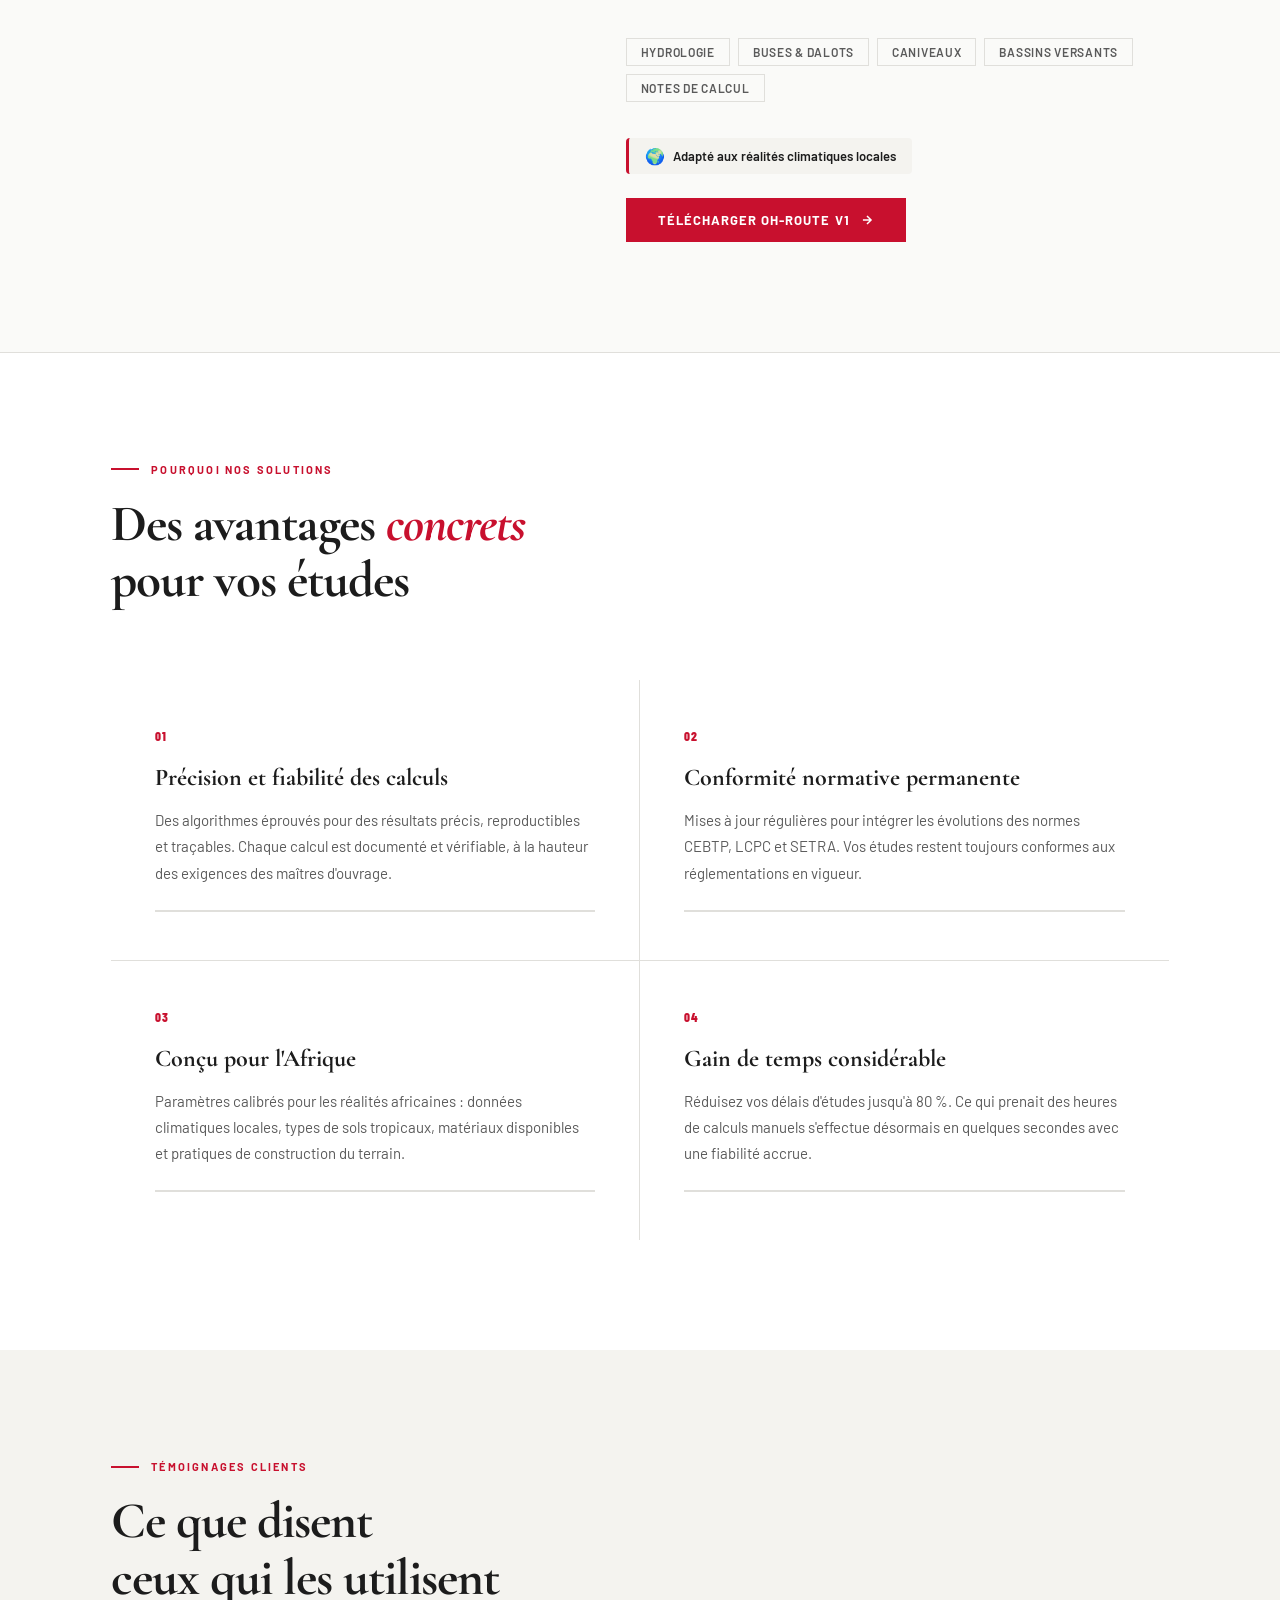
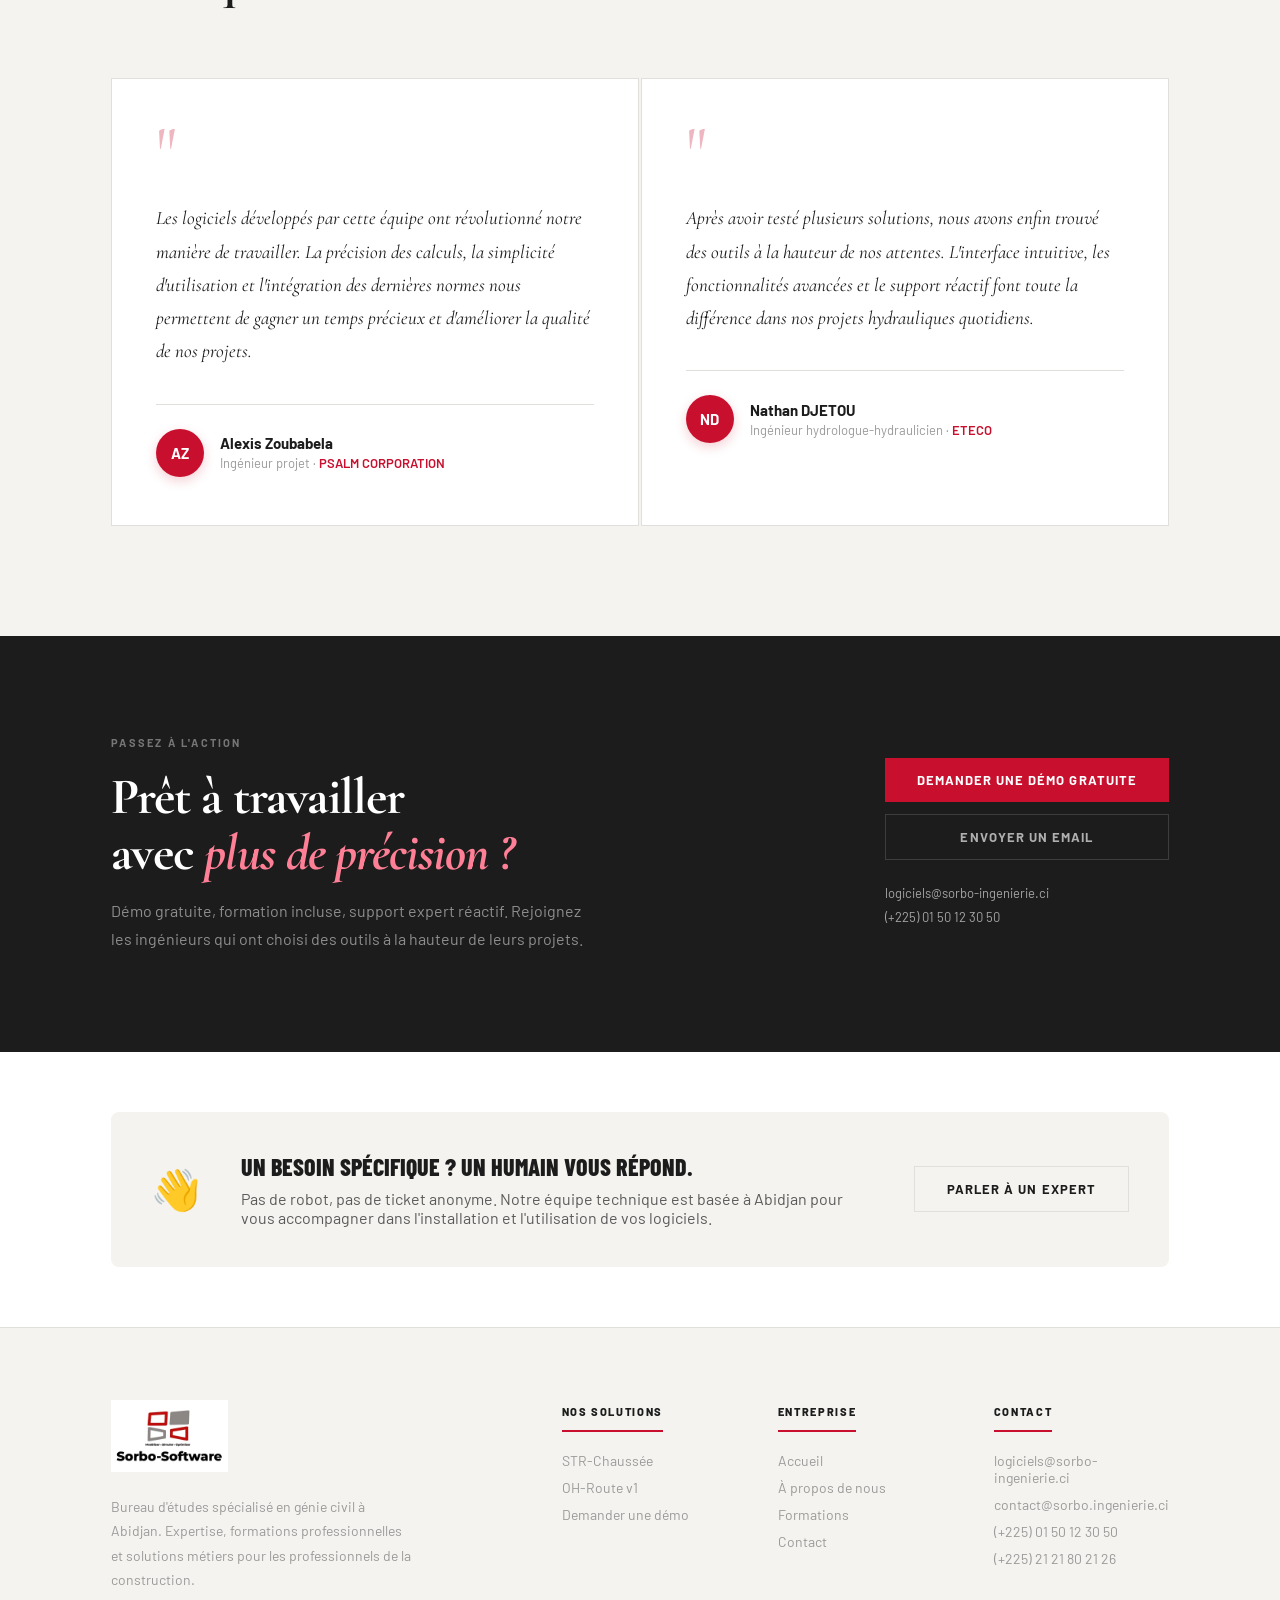
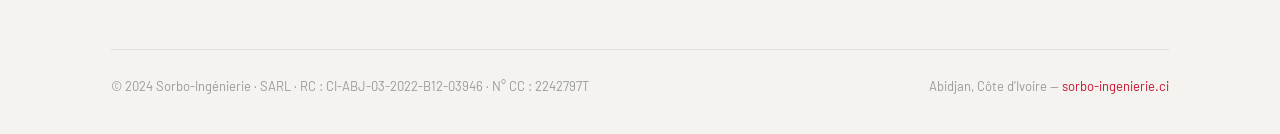
==== commit 7db2c031: "de sorbo log a sorbo sofware" ====
--- a/index.html
+++ b/index.html
@@ -471,7 +471,7 @@
     <div class="footer-top">
       <div>
         <a href="https://sorbo-ingenierie.ci" class="footer-brand-link">
-          <img src="images/logo.mr.png" alt="Sorbo-Ingénierie" class="footer-logo" width="220" height="88" decoding="async">
+          <img src="images/logo.mr.jpeg" alt="Sorbo-Ingénierie" class="footer-logo" width="220" height="88" decoding="async">
         </a>
         <p class="footer-brand-desc">Bureau d'études spécialisé en génie civil à Abidjan. Expertise, formations professionnelles et solutions métiers pour les professionnels de la construction.</p>
       </div>
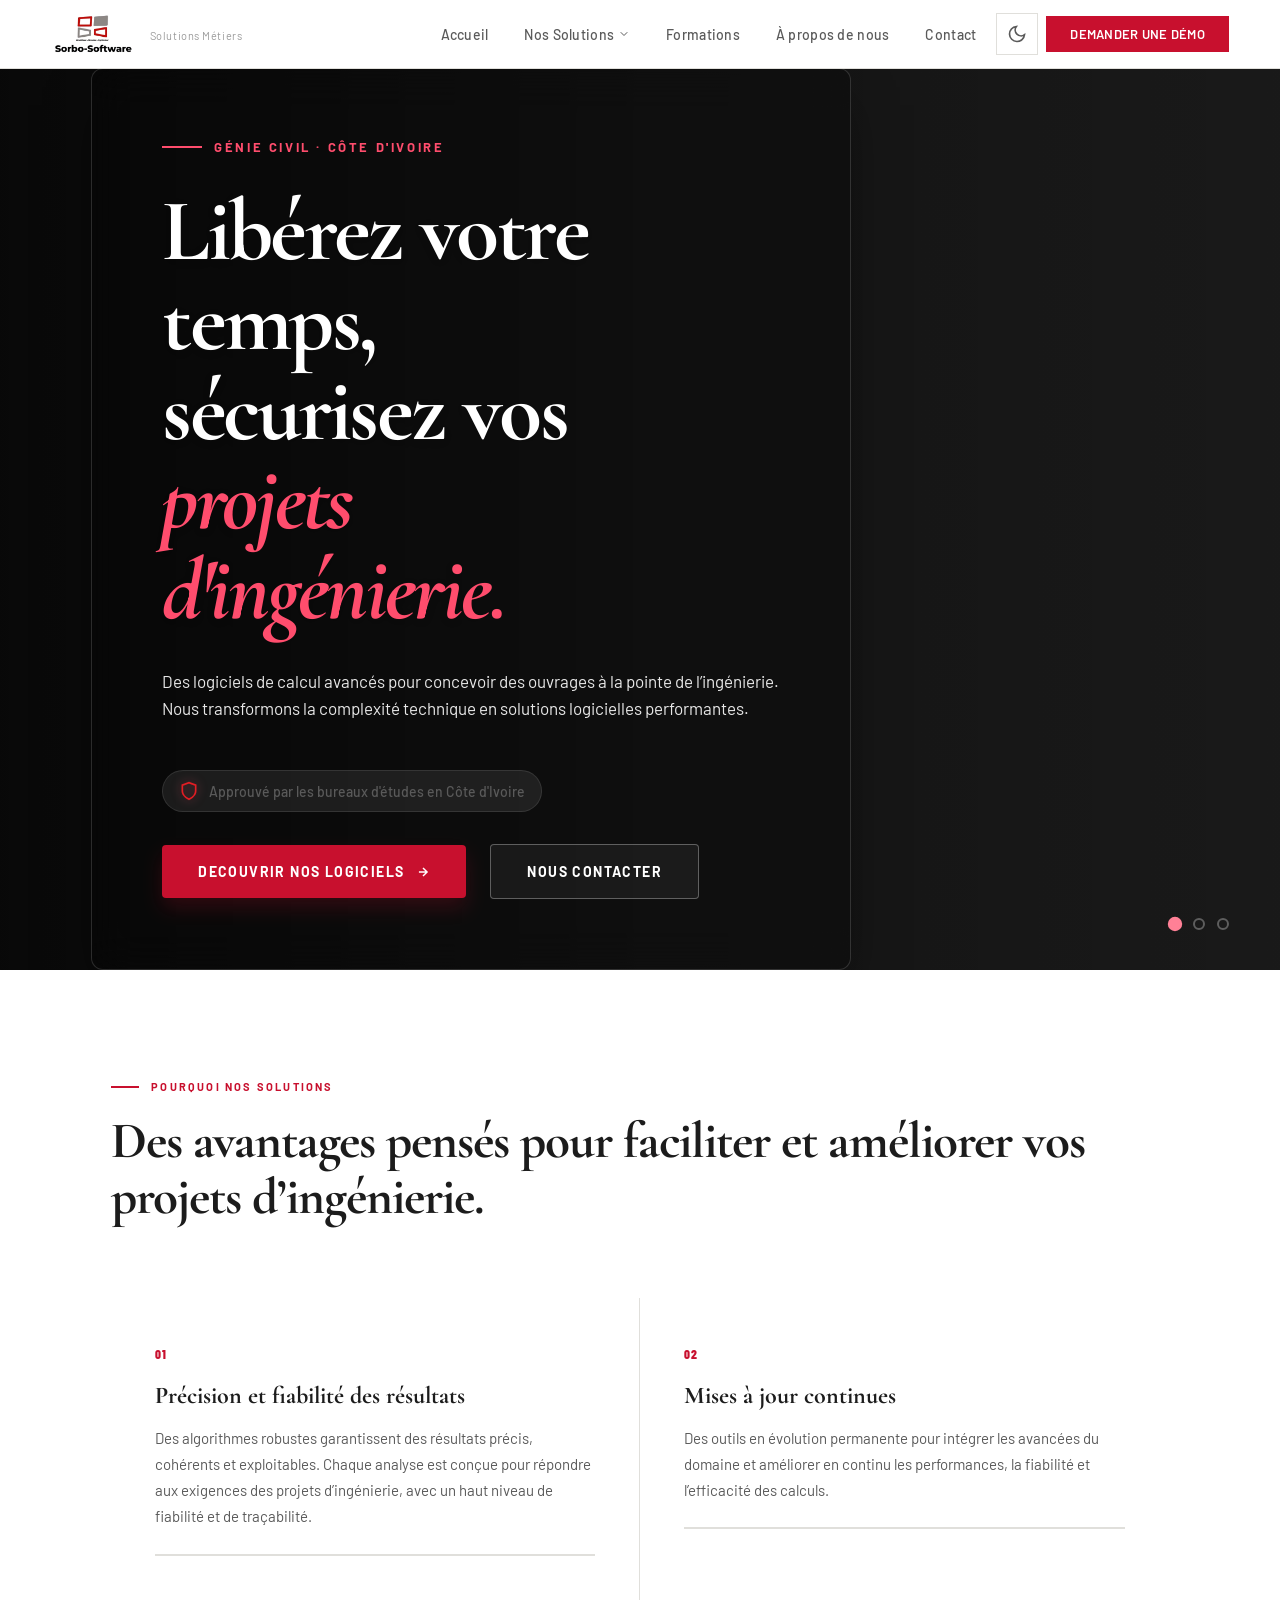
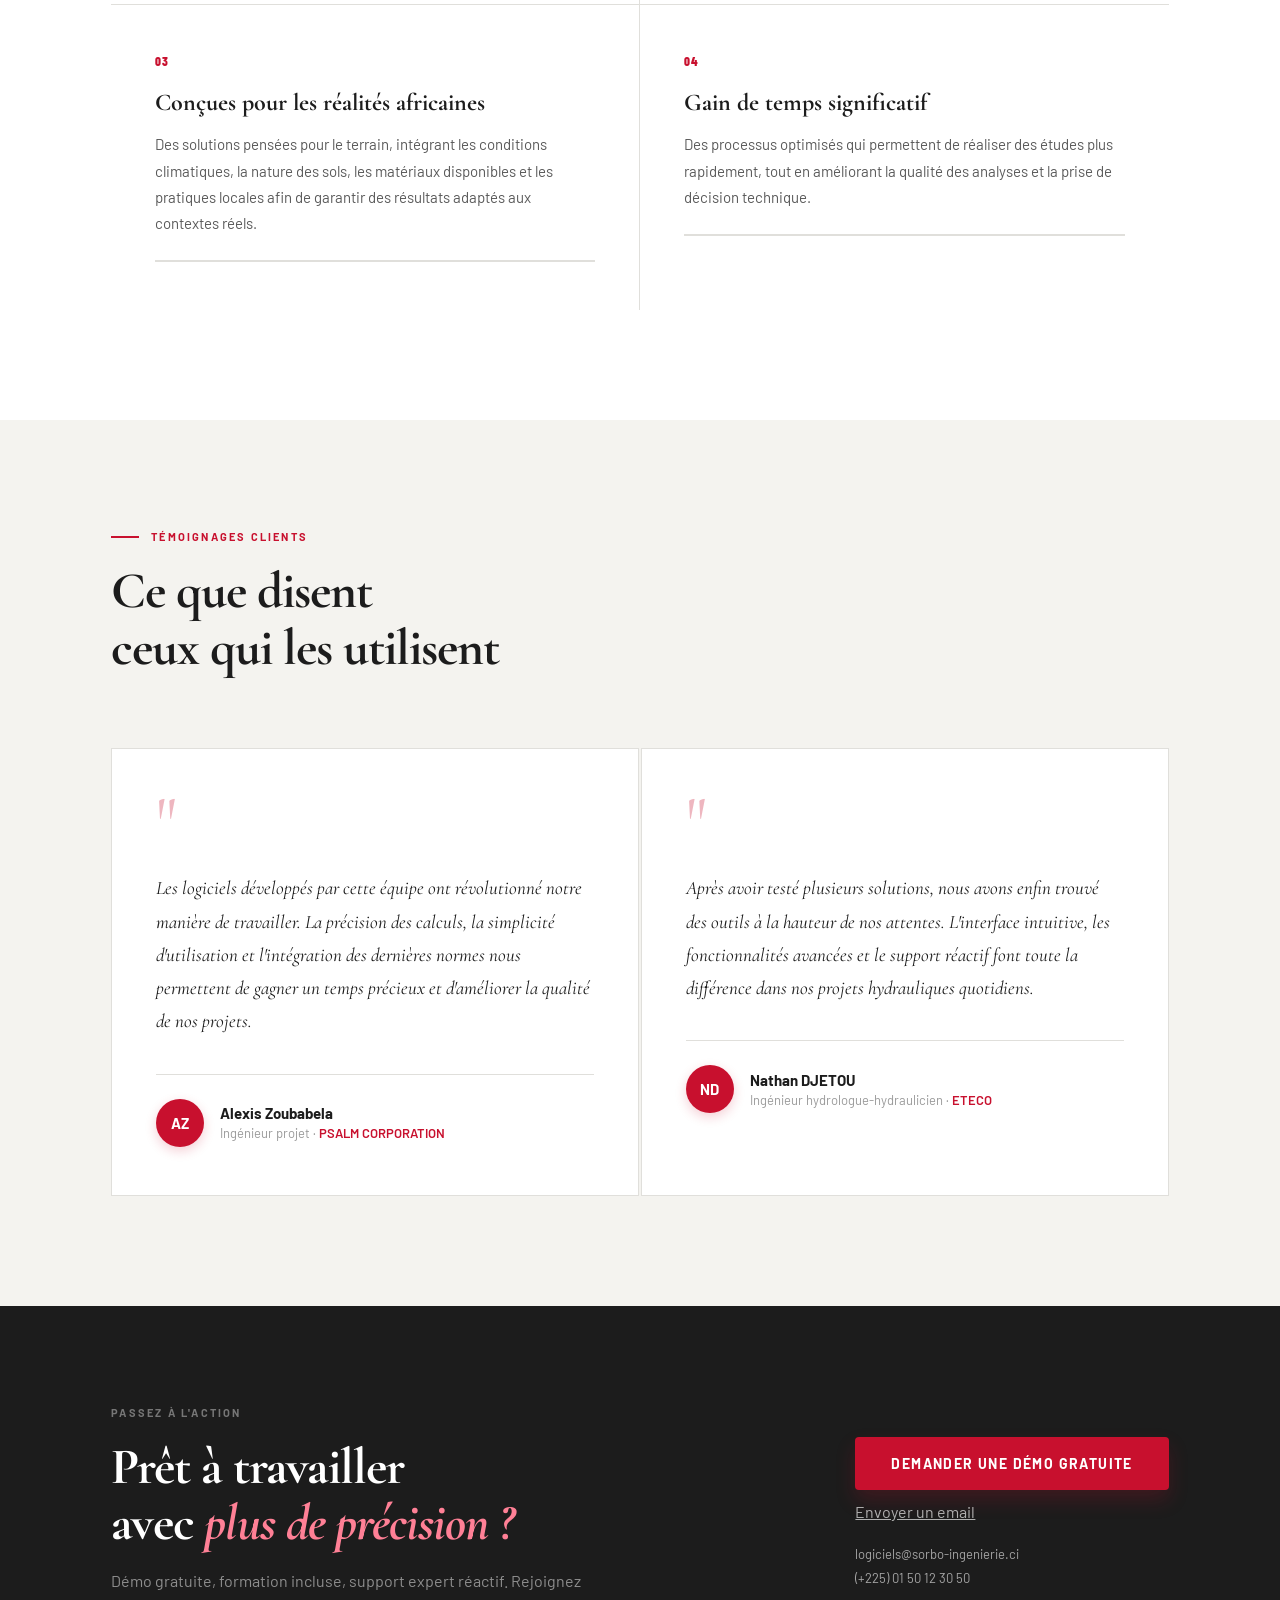
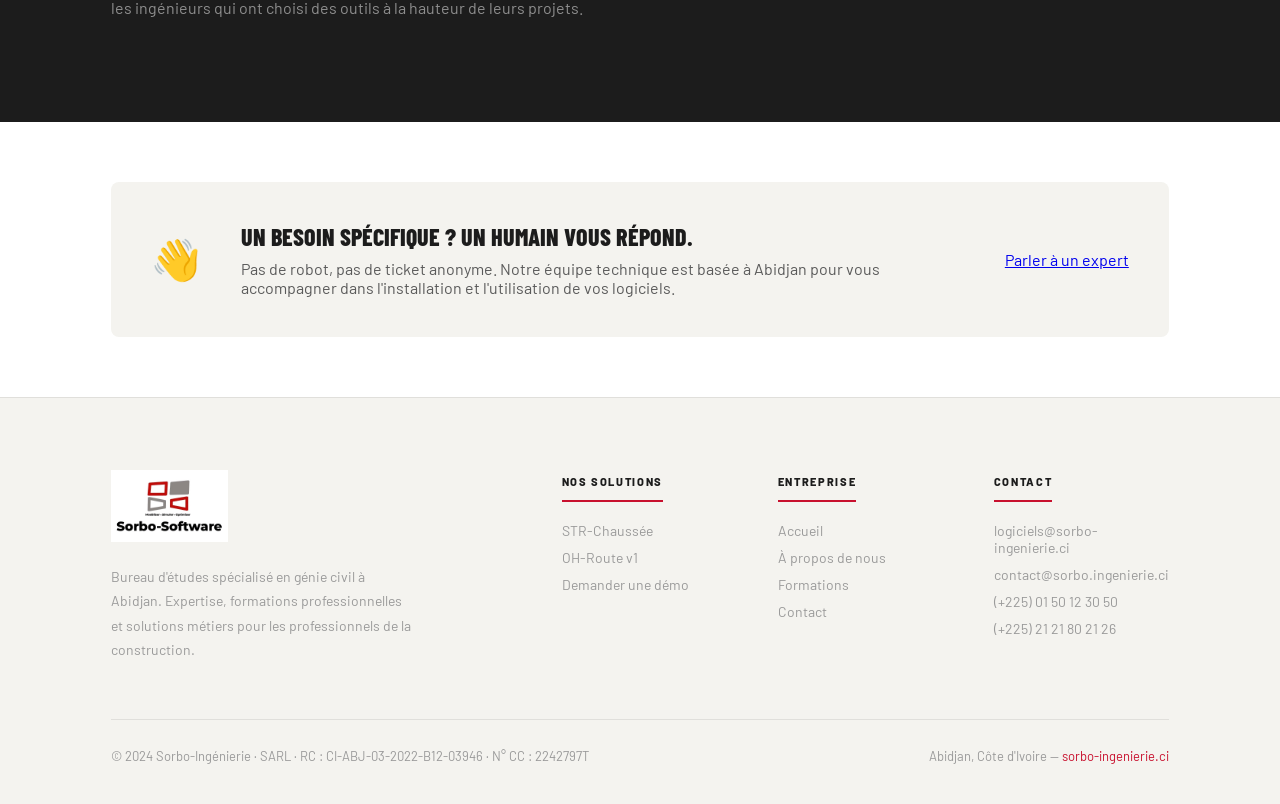
==== commit d25cfd3d: "jtjt" ====
--- a/index.html
+++ b/index.html
@@ -72,289 +72,47 @@
 
 <!-- HERO -->
 <section class="hero">
-  <div class="hero-left">
-    <div class="hero-eyebrow">
-      <span class="hero-eyebrow-line"></span>
-      Génie Civil · Côte d'Ivoire
-    </div>
-    <h1 class="hero-h1">
-      Libérez votre temps,<br>
-      sécurisez vos <em>projets<br>
-      d'ingénierie.</em>
-    </h1>
-    <p class="hero-lead">
-      Sorbo-Ingénierie transforme la complexité technique en outils fluides. Conçus 
-      par des ingénieurs pour des ingénieurs, nos solutions vous permettent de 
-      vous concentrer sur l'essentiel : la réussite de vos chantiers.
-    </p>
-    <div class="hero-trust-badge">
-      <svg width="20" height="20" viewBox="0 0 24 24" fill="none" stroke="#E31E24" stroke-width="2"><path d="M12 22s8-4 8-10V5l-8-3-8 3v7c0 6 8 10 8 10z"/></svg>
-      <span>Approuvé par les bureaux d'études en Côte d'Ivoire</span>
-    </div>
-    <div class="hero-actions">
-      <a href="#solutions" class="btn-red">
-        Découvrir les logiciels
-        <svg width="14" height="14" fill="none" viewBox="0 0 24 24" stroke="currentColor" stroke-width="2.5"><path d="M5 12h14M12 5l7 7-7 7"/></svg>
-      </a>
-      <a href="https://sorbo-ingenierie.ci/contact" class="btn-outline">
-        Nous contacter
-      </a>
-    </div>
-  </div>
-  <div class="hero-right">
-    <div class="hero-right-label">NOS SOLUTIONS</div>
-    <div class="hero-software-list">
-      <div class="hero-sw-card active">
-        <div class="hero-sw-num">01 / STRUCTURE ROUTIÈRE</div>
-        <div class="hero-sw-name">STR-Chaussée</div>
-        <div class="hero-sw-desc">Dimensionnement structurel des chaussées selon les normes CEBTP et LCPC. Calcul multicouches, analyse de trafic, rapports techniques automatisés.</div>
-        <span class="hero-sw-tag">Disponible maintenant</span>
-      </div>
-      <div class="hero-sw-card">
-        <div class="hero-sw-num">02 / HYDRAULIQUE ROUTIÈRE</div>
-        <div class="hero-sw-name">OH-Route v1</div>
-        <div class="hero-sw-desc">Dimensionnement des ouvrages hydrauliques de drainage routier. Buses, dalots, caniveaux — méthodes hydrologiques adaptées à l'Afrique subsaharienne.</div>
-        <span class="hero-sw-tag">Nouveau</span>
-      </div>
-    </div>
-  </div>
-</section>
-
-<!-- NUMBERS BAR -->
-<div class="numbers-bar">
-  <div class="wrap">
-    <div class="numbers-grid">
-      <div class="number-item reveal">
-        <div class="number-val"><span class="js-count" data-target="2">0</span><sup>+</sup></div>
-        <div class="number-desc">Solutions métiers spécialisées</div>
-      </div>
-      <div class="number-item reveal delay-1">
-        <div class="number-val"><span class="js-count" data-target="100">0</span><sup>%</sup></div>
-        <div class="number-desc">Conformité aux normes en vigueur</div>
-      </div>
-      <div class="number-item reveal delay-2">
-        <div class="number-val"><span class="js-count" data-target="-80">0</span><sup>%</sup></div>
-        <div class="number-desc">De temps de calcul par rapport au manuel</div>
-      </div>
-      <div class="number-item reveal delay-3">
-        <div class="number-val" aria-label="Infini">∞</div>
-        <div class="number-desc">Mises à jour et support inclus</div>
-      </div>
-    </div>
-  </div>
-</div>
-
-<!-- SOLUTIONS -->
-<div id="solutions"></div>
-
-<!-- STR-CHAUSSÉE -->
-<section class="product-section white-bg">
-  <div class="wrap">
-    <div class="product-grid">
-      <div class="product-info reveal">
-        <div class="product-num">01</div>
-        <div class="product-cat">Structure routière</div>
-        <h2 class="product-name">STR-Chaussée</h2>
-        <p class="product-subtitle">Le logiciel de référence pour le dimensionnement des structures de chaussées</p>
-        <p class="product-desc">
-          STR-Chaussée accompagne les ingénieurs à travers tout le processus de dimensionnement 
-          structurel des routes. De l'étude du trafic à la rédaction du rapport final, 
-          chaque étape est guidée, calculée et documentée automatiquement — selon les méthodes 
-          reconnues adaptées aux conditions africaines.
-        </p>
-        <div class="product-feats">
-          <div class="product-feat">
-            <div class="product-feat-bullet"></div>
-            <div class="product-feat-text">Dimensionnement multicouches selon CEBTP, LCPC/SETRA avec catalogue de structures adapté</div>
-          </div>
-          <div class="product-feat">
-            <div class="product-feat-bullet"></div>
-            <div class="product-feat-text">Analyse complète du trafic et calcul des charges équivalentes (essieu de référence 13 T)</div>
-          </div>
-          <div class="product-feat">
-            <div class="product-feat-bullet"></div>
-            <div class="product-feat-text">Évaluation de la portance de la plateforme — CBR, module de déformation</div>
-          </div>
-          <div class="product-feat">
-            <div class="product-feat-bullet"></div>
-            <div class="product-feat-text">Vérification des contraintes et déformations admissibles par couche</div>
-          </div>
-          <div class="product-feat">
-            <div class="product-feat-bullet"></div>
-            <div class="product-feat-text">Génération automatique de notes de calcul et rapports techniques exportables</div>
-          </div>
-        </div>
-        <div class="product-tags">
-          <span class="product-tag">Trafic</span>
-          <span class="product-tag">Géotechnique</span>
-          <span class="product-tag">Normes africaines</span>
-          <span class="product-tag">Rapport PDF</span>
-          <span class="product-tag">Multi-couches</span>
-        </div>
-        <div class="human-badge">
-          <span class="human-badge-icon">👨‍💻</span>
-          <span class="human-badge-text">Support technique humain 5j/7</span>
-        </div>
-        <a href="/telecharger/str-chaussee" class="btn-red">
-          Télécharger STR-Chaussée
+  <div class="hero-slider">
+    <div class="hero-slide active" style="background-image: url('https://images.unsplash.com/photo-1515162816999-a0c47dc192f7?auto=format&fit=crop&w=1920&q=80');"></div>
+    <div class="hero-slide" style="background-image: url('https://images.unsplash.com/photo-1584463653160-596987625146?auto=format&fit=crop&w=1920&q=80');"></div>
+    <div class="hero-slide" style="background-image: url('https://images.unsplash.com/photo-1590487988256-9ed24133863e?auto=format&fit=crop&w=1920&q=80');"></div>
+  </div>
+
+  <div class="hero-content">
+    <div class="hero-glass-card">
+      <div class="hero-eyebrow">
+        <span class="hero-eyebrow-line"></span>
+        Génie Civil · Côte d'Ivoire
+      </div>
+      <h1 class="hero-h1">
+        Libérez votre temps,<br>
+        sécurisez vos <em>projets<br>
+        d'ingénierie.</em>
+      </h1>
+      <p class="hero-lead">
+        Des logiciels de calcul avancés pour concevoir des ouvrages à la pointe de l’ingénierie.
+        Nous transformons la complexité technique en solutions logicielles performantes.
+      </p>
+      <div class="hero-trust-badge">
+        <svg width="20" height="20" viewBox="0 0 24 24" fill="none" stroke="#E31E24" stroke-width="2"><path d="M12 22s8-4 8-10V5l-8-3-8 3v7c0 6 8 10 8 10z"/></svg>
+        <span>Approuvé par les bureaux d'études en Côte d'Ivoire</span>
+      </div>
+      <div class="hero-actions">
+        <a href="#solutions" class="btn-red">
+          DECOUVRIR NOS LOGICIELS 
           <svg width="14" height="14" fill="none" viewBox="0 0 24 24" stroke="currentColor" stroke-width="2.5"><path d="M5 12h14M12 5l7 7-7 7"/></svg>
         </a>
-      </div>
-      <div class="product-panel reveal delay-2" id="str-structure-panel">
-        <div class="panel-header">
-          <div class="panel-title">Analyse de structure</div>
-          <div class="panel-status">Calcul terminé</div>
-        </div>
-        <div class="panel-metric-grid">
-          <div class="panel-metric">
-            <div class="panel-metric-label">Durée de service</div>
-            <div class="panel-metric-val red"><span class="js-str-metric" data-target="15" data-suffix=" ans">0</span></div>
-          </div>
-          <div class="panel-metric">
-            <div class="panel-metric-label">Classe trafic</div>
-            <div class="panel-metric-val js-str-fade">T3</div>
-          </div>
-          <div class="panel-metric">
-            <div class="panel-metric-label">TJMA véhicules</div>
-            <div class="panel-metric-val"><span class="js-str-metric" data-target="3200" data-format="space">0</span></div>
-          </div>
-          <div class="panel-metric">
-            <div class="panel-metric-label">CBR sol (%) </div>
-            <div class="panel-metric-val"><span class="js-str-metric" data-target="8" data-suffix=" %">0</span></div>
-          </div>
-        </div>
-        <div class="panel-bar-section">
-          <div class="panel-bar-title">Épaisseurs recommandées (cm)</div>
-          <div class="p-bar">
-            <div class="p-bar-name">Surface</div>
-            <div class="p-bar-track"><div class="p-bar-fill js-str-bar" data-width="17"></div></div>
-            <div class="p-bar-val"><span class="js-str-metric" data-target="5" data-suffix="">0</span> cm</div>
-          </div>
-          <div class="p-bar">
-            <div class="p-bar-name">Base GB</div>
-            <div class="p-bar-track"><div class="p-bar-fill js-str-bar" data-width="33"></div></div>
-            <div class="p-bar-val"><span class="js-str-metric" data-target="10" data-suffix="">0</span> cm</div>
-          </div>
-          <div class="p-bar">
-            <div class="p-bar-name">Fondation</div>
-            <div class="p-bar-track"><div class="p-bar-fill js-str-bar" data-width="67"></div></div>
-            <div class="p-bar-val"><span class="js-str-metric" data-target="20" data-suffix="">0</span> cm</div>
-          </div>
-          <div class="p-bar">
-            <div class="p-bar-name">Sous-fond</div>
-            <div class="p-bar-track"><div class="p-bar-fill js-str-bar" data-width="100"></div></div>
-            <div class="p-bar-val"><span class="js-str-metric" data-target="30" data-suffix="">0</span> cm</div>
-          </div>
-        </div>
-        <div class="panel-result">
-          <div class="panel-result-icon">✓</div>
-          <div class="panel-result-text">Structure <span class="panel-result-val">validée</span> — toutes les couches satisfont aux critères de dimensionnement</div>
-        </div>
-      </div>
-    </div>
-  </div>
-</section>
-
-<!-- OH-ROUTE -->
-<section class="product-section grey-bg">
-  <div class="wrap">
-    <div class="product-grid flip">
-      <div class="product-panel reveal delay-2">
-        <div class="panel-header">
-          <div class="panel-title">Calcul hydraulique</div>
-          <div class="panel-status">Dimensionnement</div>
-        </div>
-        <div class="panel-metric-grid">
-          <div class="panel-metric">
-            <div class="panel-metric-label">Période retour</div>
-            <div class="panel-metric-val red">T = 10 ans</div>
-          </div>
-          <div class="panel-metric">
-            <div class="panel-metric-label">Débit de pointe</div>
-            <div class="panel-metric-val">4,8 m³/s</div>
-          </div>
-          <div class="panel-metric">
-            <div class="panel-metric-label">Bassin versant</div>
-            <div class="panel-metric-val">12,4 km²</div>
-          </div>
-          <div class="panel-metric">
-            <div class="panel-metric-label">Coeff. ruiss.</div>
-            <div class="panel-metric-val">0,45</div>
-          </div>
-        </div>
-        <div class="panel-rows">
-          <div class="panel-row">
-            <div class="panel-row-label">Méthode de calcul</div>
-            <div class="panel-row-val">Rationnelle / ORSTOM</div>
-          </div>
-          <div class="panel-row">
-            <div class="panel-row-label">Type d'ouvrage</div>
-            <div class="panel-row-val">Dalot 2 × 2 m</div>
-          </div>
-          <div class="panel-row">
-            <div class="panel-row-label">Capacité hydraulique</div>
-            <div class="panel-row-val">5,6 m³/s</div>
-          </div>
-          <div class="panel-row">
-            <div class="panel-row-label">Marge de sécurité</div>
-            <div class="panel-row-val panel-row-val--accent">+ 17 %</div>
-          </div>
-        </div>
-        <div class="panel-result">
-          <div class="panel-result-icon">✓</div>
-          <div class="panel-result-text">Dalot 2×2 m <span class="panel-result-val">recommandé</span> — capacité suffisante avec marge de sécurité</div>
-        </div>
-      </div>
-      <div class="product-info reveal">
-        <div class="product-num">02</div>
-        <div class="product-cat">Hydraulique routière</div>
-        <h2 class="product-name">OH-Route <span class="product-name-version">v1</span></h2>
-        <p class="product-subtitle">Dimensionnement des ouvrages hydrauliques de drainage routier</p>
-        <p class="product-desc">
-          OH-Route v1 est l'outil spécialisé pour concevoir et vérifier les ouvrages de drainage 
-          le long des routes. Il intègre des méthodes hydrologiques adaptées aux bassins versants 
-          d'Afrique subsaharienne — pluviométrie locale, types de sol, comportement des ouvrages 
-          en régime de crue.
-        </p>
-        <div class="product-feats">
-          <div class="product-feat">
-            <div class="product-feat-bullet"></div>
-            <div class="product-feat-text">Calcul des débits de crue par méthodes rationnelle et ORSTOM, calibrées pour l'Afrique</div>
-          </div>
-          <div class="product-feat">
-            <div class="product-feat-bullet"></div>
-            <div class="product-feat-text">Dimensionnement des buses circulaires/elliptiques, dalots et caniveaux avec vérification hydraulique</div>
-          </div>
-          <div class="product-feat">
-            <div class="product-feat-bullet"></div>
-            <div class="product-feat-text">Courbes pluie-débit basées sur les données pluviométriques locales de Côte d'Ivoire</div>
-          </div>
-          <div class="product-feat">
-            <div class="product-feat-bullet"></div>
-            <div class="product-feat-text">Calcul des coefficients de ruissellement selon le contexte du terrain africain</div>
-          </div>
-          <div class="product-feat">
-            <div class="product-feat-bullet"></div>
-            <div class="product-feat-text">Plans schématiques et notes de calcul automatiques pour constitution des dossiers</div>
-          </div>
-        </div>
-        <div class="product-tags">
-          <span class="product-tag">Hydrologie</span>
-          <span class="product-tag">Buses & Dalots</span>
-          <span class="product-tag">Caniveaux</span>
-          <span class="product-tag">Bassins versants</span>
-          <span class="product-tag">Notes de calcul</span>
-        </div>
-        <div class="human-badge">
-          <span class="human-badge-icon">🌍</span>
-          <span class="human-badge-text">Adapté aux réalités climatiques locales</span>
-        </div>
-        <a href="/telecharger/oh-route" class="btn-red">
-          Télécharger OH-Route v1
-          <svg width="14" height="14" fill="none" viewBox="0 0 24 24" stroke="currentColor" stroke-width="2.5"><path d="M5 12h14M12 5l7 7-7 7"/></svg>
+        <a href="https://sorbo-ingenierie.ci/contact" class="btn-outline-white">
+          Nous contacter
         </a>
       </div>
     </div>
+  </div>
+
+  <div class="hero-indicators">
+    <button class="indicator active" data-index="0"></button>
+    <button class="indicator" data-index="1"></button>
+    <button class="indicator" data-index="2"></button>
   </div>
 </section>
 
@@ -363,31 +121,31 @@
   <div class="wrap">
     <div class="section-head reveal">
       <div class="section-label">Pourquoi nos solutions</div>
-      <h2 class="section-h2">Des avantages <em>concrets</em><br>pour vos études</h2>
+      <h2 class="section-h2">Des avantages pensés pour faciliter et améliorer vos projets d’ingénierie.</h2>
     </div>
     <div class="avantages-grid">
       <div class="avantage-card reveal delay-1">
         <div class="avantage-num">01</div>
-        <div class="avantage-title">Précision et fiabilité des calculs</div>
-        <p class="avantage-text">Des algorithmes éprouvés pour des résultats précis, reproductibles et traçables. Chaque calcul est documenté et vérifiable, à la hauteur des exigences des maîtres d'ouvrage.</p>
+        <div class="avantage-title">Précision et fiabilité des résultats</div>
+        <p class="avantage-text">Des algorithmes robustes garantissent des résultats précis, cohérents et exploitables. Chaque analyse est conçue pour répondre aux exigences des projets d’ingénierie, avec un haut niveau de fiabilité et de traçabilité.</p>
         <div class="avantage-bar"></div>
       </div>
       <div class="avantage-card reveal delay-2">
         <div class="avantage-num">02</div>
-        <div class="avantage-title">Conformité normative permanente</div>
-        <p class="avantage-text">Mises à jour régulières pour intégrer les évolutions des normes CEBTP, LCPC et SETRA. Vos études restent toujours conformes aux réglementations en vigueur.</p>
+        <div class="avantage-title">Mises à jour continues</div>
+        <p class="avantage-text">Des outils en évolution permanente pour intégrer les avancées du domaine et améliorer en continu les performances, la fiabilité et l’efficacité des calculs.</p>
         <div class="avantage-bar"></div>
       </div>
       <div class="avantage-card reveal delay-1">
         <div class="avantage-num">03</div>
-        <div class="avantage-title">Conçu pour l'Afrique</div>
-        <p class="avantage-text">Paramètres calibrés pour les réalités africaines : données climatiques locales, types de sols tropicaux, matériaux disponibles et pratiques de construction du terrain.</p>
+        <div class="avantage-title">Conçues pour les réalités africaines</div>
+        <p class="avantage-text">Des solutions pensées pour le terrain, intégrant les conditions climatiques, la nature des sols, les matériaux disponibles et les pratiques locales afin de garantir des résultats adaptés aux contextes réels.</p>
         <div class="avantage-bar"></div>
       </div>
       <div class="avantage-card reveal delay-2">
         <div class="avantage-num">04</div>
-        <div class="avantage-title">Gain de temps considérable</div>
-        <p class="avantage-text">Réduisez vos délais d'études jusqu'à 80 %. Ce qui prenait des heures de calculs manuels s'effectue désormais en quelques secondes avec une fiabilité accrue.</p>
+        <div class="avantage-title">Gain de temps significatif</div>
+        <p class="avantage-text">Des processus optimisés qui permettent de réaliser des études plus rapidement, tout en améliorant la qualité des analyses et la prise de décision technique.</p>
         <div class="avantage-bar"></div>
       </div>
     </div>
--- a/sorbo-logiciels-v2.css
+++ b/sorbo-logiciels-v2.css
@@ -186,94 +186,215 @@
 
 /* ── HERO ── */
 .hero {
+  position: relative;
   padding-top: var(--nav-h);
   min-height: 100vh;
   min-height: 100dvh;
-  display: grid;
-  grid-template-columns: 1fr 1fr;
-  background: var(--white);
-}
-.hero-left {
-  padding: clamp(48px, 10vw, 80px) var(--pad-x);
-  display: flex; flex-direction: column; justify-content: center;
-  border-right: 1px solid var(--grey-line);
-}
+  display: flex;
+  align-items: center;
+  justify-content: center;
+  overflow: hidden;
+  background: var(--ink);
+}
+
+.hero-slider {
+  position: absolute;
+  top: 0; left: 0;
+  width: 100%; height: 100%;
+  z-index: 1;
+}
+
+.hero-slider::after {
+  content: '';
+  position: absolute;
+  top: 0; left: 0;
+  width: 100%; height: 100%;
+  background: linear-gradient(to right, rgba(0,0,0,0.7) 0%, rgba(0,0,0,0.3) 50%, rgba(0,0,0,0.1) 100%);
+  z-index: 2;
+}
+
+.hero-slide {
+  position: absolute;
+  top: 0; left: 0;
+  width: 100%; height: 100%;
+  background-size: cover;
+  background-position: center;
+  opacity: 0;
+  transition: opacity 1.5s ease-in-out, transform 8s linear;
+  transform: scale(1.1);
+}
+
+.hero-slide.active {
+  opacity: 1;
+  transform: scale(1);
+}
+
+.hero-content {
+  position: relative;
+  z-index: 10;
+  width: 100%;
+  max-width: 1200px;
+  padding: 0 var(--pad-x);
+  display: flex;
+  justify-content: flex-start;
+}
+
+.hero-glass-card {
+  background: rgba(0, 0, 0, 0.25);
+  backdrop-filter: blur(20px);
+  -webkit-backdrop-filter: blur(20px);
+  padding: clamp(40px, 6vw, 70px);
+  border: 1px solid rgba(255, 255, 255, 0.15);
+  max-width: 760px;
+  border-radius: 12px;
+  box-shadow: 0 25px 50px -12px rgba(0, 0, 0, 0.5);
+  animation: slideInUp 1.2s cubic-bezier(0.22, 1, 0.36, 1) both;
+}
+
+@keyframes slideInUp {
+  0% { transform: translateY(40px); opacity: 0; }
+  100% { transform: translateY(0); opacity: 1; }
+}
+
 .hero-eyebrow {
   display: flex; align-items: center; gap: 12px;
-  font-size: 12px; font-weight: 700; letter-spacing: 0.15em;
-  text-transform: uppercase; color: var(--red); margin-bottom: 32px;
-}
-.hero-eyebrow-line { width: 32px; height: 2px; background: var(--red); flex-shrink: 0; }
+  font-size: 13px; font-weight: 700; letter-spacing: 0.2em;
+  text-transform: uppercase; color: #FF4D6D; margin-bottom: 32px;
+}
+
+.hero-eyebrow-line { width: 40px; height: 2px; background: #FF4D6D; flex-shrink: 0; }
+
 .hero-h1 {
   font-family: 'Cormorant Garamond', serif;
-  font-size: clamp(2.15rem, 6.5vw + 0.5rem, 5rem);
-  font-weight: 700; line-height: 1.08;
-  letter-spacing: -0.02em;
-  color: var(--grey-dark);
-  margin-bottom: 28px;
-}
-.hero-h1 em { font-style: italic; color: var(--red); }
+  font-size: clamp(2.8rem, 7.5vw, 5.5rem);
+  font-weight: 700; line-height: 1.02;
+  letter-spacing: -0.03em;
+  color: white;
+  margin-bottom: 32px;
+  text-shadow: 0 2px 10px rgba(0,0,0,0.2);
+}
+
+.hero-h1 em { 
+  font-style: italic; 
+  color: #FF4D6D; 
+  position: relative;
+  display: inline-block;
+}
+
 .hero-lead {
-  font-size: 17px; color: var(--grey-mid); line-height: 1.75;
-  max-width: 480px; margin-bottom: 48px;
+  font-size: clamp(17px, 1.3vw, 21px);
+  color: rgba(255, 255, 255, 0.9);
+  line-height: 1.6;
+  max-width: 620px;
+  margin-bottom: 48px;
   font-weight: 400;
 }
-.hero-actions { display: flex; gap: 14px; flex-wrap: wrap; }
+
+.hero-trust-badge {
+  display: flex;
+  align-items: center;
+  gap: 14px;
+  margin-bottom: 48px;
+  color: rgba(255, 255, 255, 0.9);
+  font-size: 14px;
+  font-weight: 500;
+  padding: 10px 16px;
+  background: rgba(255, 255, 255, 0.08);
+  border-radius: 50px;
+  width: fit-content;
+  border: 1px solid rgba(255, 255, 255, 0.1);
+}
+
+.hero-trust-badge svg {
+  filter: drop-shadow(0 0 5px rgba(255, 77, 109, 0.5));
+}
+
+.hero-actions { display: flex; gap: 24px; flex-wrap: wrap; align-items: center; }
+
 .btn-red {
-  background: var(--red); color: white;
+  background: #C8102E; 
+  color: white;
   font-family: 'Barlow', sans-serif;
-  font-size: 13px; font-weight: 700;
-  letter-spacing: 0.08em; text-transform: uppercase;
-  padding: 14px 32px; text-decoration: none;
-  transition: background 0.2s, transform 0.2s;
-  display: inline-flex; align-items: center; gap: 10px;
-  border: none; cursor: pointer;
-}
-.btn-red:hover { background: var(--red-dark); transform: translateY(-1px); }
-.btn-outline {
-  background: transparent; color: var(--grey-dark);
+  font-size: 14px; 
+  font-weight: 700;
+  letter-spacing: 0.1em; 
+  text-transform: uppercase;
+  padding: 18px 36px; 
+  text-decoration: none;
+  transition: all 0.4s cubic-bezier(0.165, 0.84, 0.44, 1);
+  display: inline-flex; 
+  align-items: center; 
+  gap: 12px;
+  border: none; 
+  cursor: pointer;
+  border-radius: 4px;
+  box-shadow: 0 10px 20px rgba(200, 16, 46, 0.2);
+}
+
+.btn-red:hover { 
+  background: #E31E24; 
+  transform: translateY(-3px); 
+  box-shadow: 0 15px 30px rgba(200, 16, 46, 0.3);
+}
+
+.btn-outline-white {
+  background: rgba(255, 255, 255, 0.05);
+  color: white;
   font-family: 'Barlow', sans-serif;
-  font-size: 13px; font-weight: 700;
-  letter-spacing: 0.08em; text-transform: uppercase;
-  padding: 14px 32px; text-decoration: none;
-  border: 1.5px solid var(--grey-line);
-  transition: border-color 0.2s, color 0.2s;
-  display: inline-flex; align-items: center; gap: 10px;
-}
-.btn-outline:hover { border-color: var(--grey-dark); color: var(--grey-dark); }
-.hero-right {
-  background: var(--grey-bg);
-  display: flex; flex-direction: column; justify-content: flex-end;
-  position: relative; overflow: hidden;
-  padding: clamp(40px, 8vw, 60px) var(--pad-x);
-}
-.hero-right-label {
-  position: absolute; top: clamp(28px, 5vw, 50px); left: var(--pad-x);
-  font-size: 11px; font-weight: 700; letter-spacing: 0.15em;
-  text-transform: uppercase; color: var(--grey-soft);
-}
-.hero-software-list { display: flex; flex-direction: column; gap: 2px; }
-.hero-sw-card {
-  background: var(--white); padding: 32px 36px;
-  border-left: 4px solid transparent;
-  transition: all 0.3s; cursor: default;
-}
-.hero-sw-card.active { border-left-color: var(--red); }
-.hero-sw-card:hover { border-left-color: var(--red); }
-.hero-sw-num { font-size: 11px; font-weight: 700; color: var(--grey-soft); letter-spacing: 0.1em; margin-bottom: 10px; }
-.hero-sw-name {
-  font-family: 'Barlow Condensed', sans-serif;
-  font-size: 28px; font-weight: 800;
-  color: var(--grey-dark); letter-spacing: 0.02em; text-transform: uppercase;
-  margin-bottom: 8px;
-}
-.hero-sw-desc { font-size: 14px; color: var(--grey-mid); line-height: 1.6; }
-.hero-sw-tag {
-  display: inline-block; margin-top: 14px;
-  font-size: 11px; font-weight: 700; letter-spacing: 0.08em;
-  text-transform: uppercase; color: var(--red);
-  padding: 4px 10px; border: 1px solid rgba(200,16,46,0.25);
-  background: var(--red-light);
+  font-size: 14px;
+  font-weight: 700;
+  letter-spacing: 0.1em;
+  text-transform: uppercase;
+  padding: 18px 36px;
+  text-decoration: none;
+  border: 1px solid rgba(255, 255, 255, 0.3);
+  transition: all 0.4s cubic-bezier(0.165, 0.84, 0.44, 1);
+  display: inline-flex;
+  align-items: center;
+  gap: 12px;
+  border-radius: 4px;
+}
+
+.btn-outline-white:hover {
+  background: white;
+  color: #1C1C1C;
+  border-color: white;
+  transform: translateY(-3px);
+}
+
+.hero-indicators {
+  position: absolute;
+  bottom: 40px;
+  right: var(--pad-x);
+  z-index: 20;
+  display: flex;
+  gap: 12px;
+}
+
+.indicator {
+  width: 12px;
+  height: 12px;
+  border-radius: 50%;
+  border: 2px solid rgba(255,255,255,0.3);
+  background: transparent;
+  cursor: pointer;
+  transition: all 0.3s ease;
+  padding: 0;
+}
+
+.indicator.active {
+  background: #FF8096;
+  border-color: #FF8096;
+  transform: scale(1.2);
+}
+
+@media (max-width: 900px) {
+  .hero-content { justify-content: center; }
+  .hero-glass-card { text-align: center; padding: 40px 24px; }
+  .hero-eyebrow { justify-content: center; }
+  .hero-actions { justify-content: center; }
+  .hero-trust-badge { justify-content: center; }
+  .hero-lead { margin-left: auto; margin-right: auto; }
 }
 
 /* ── SECTION BASE ── */
